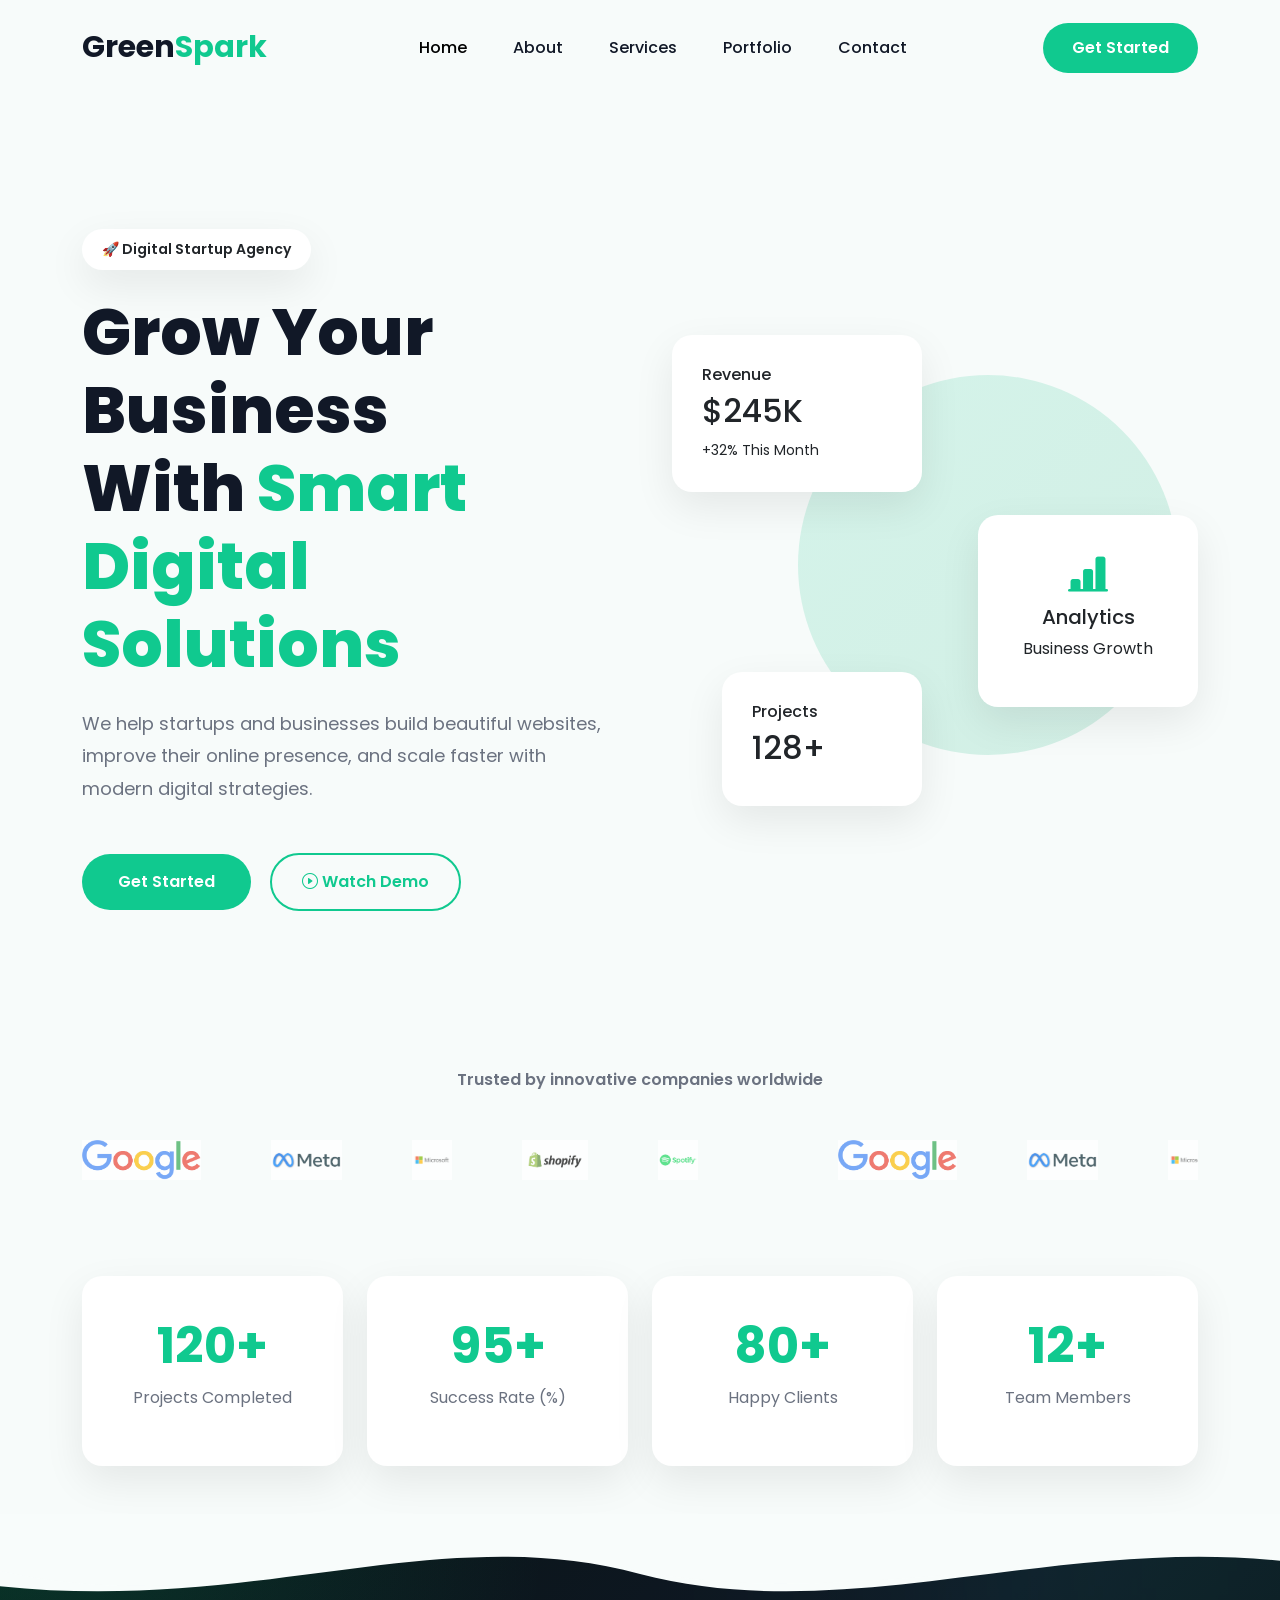
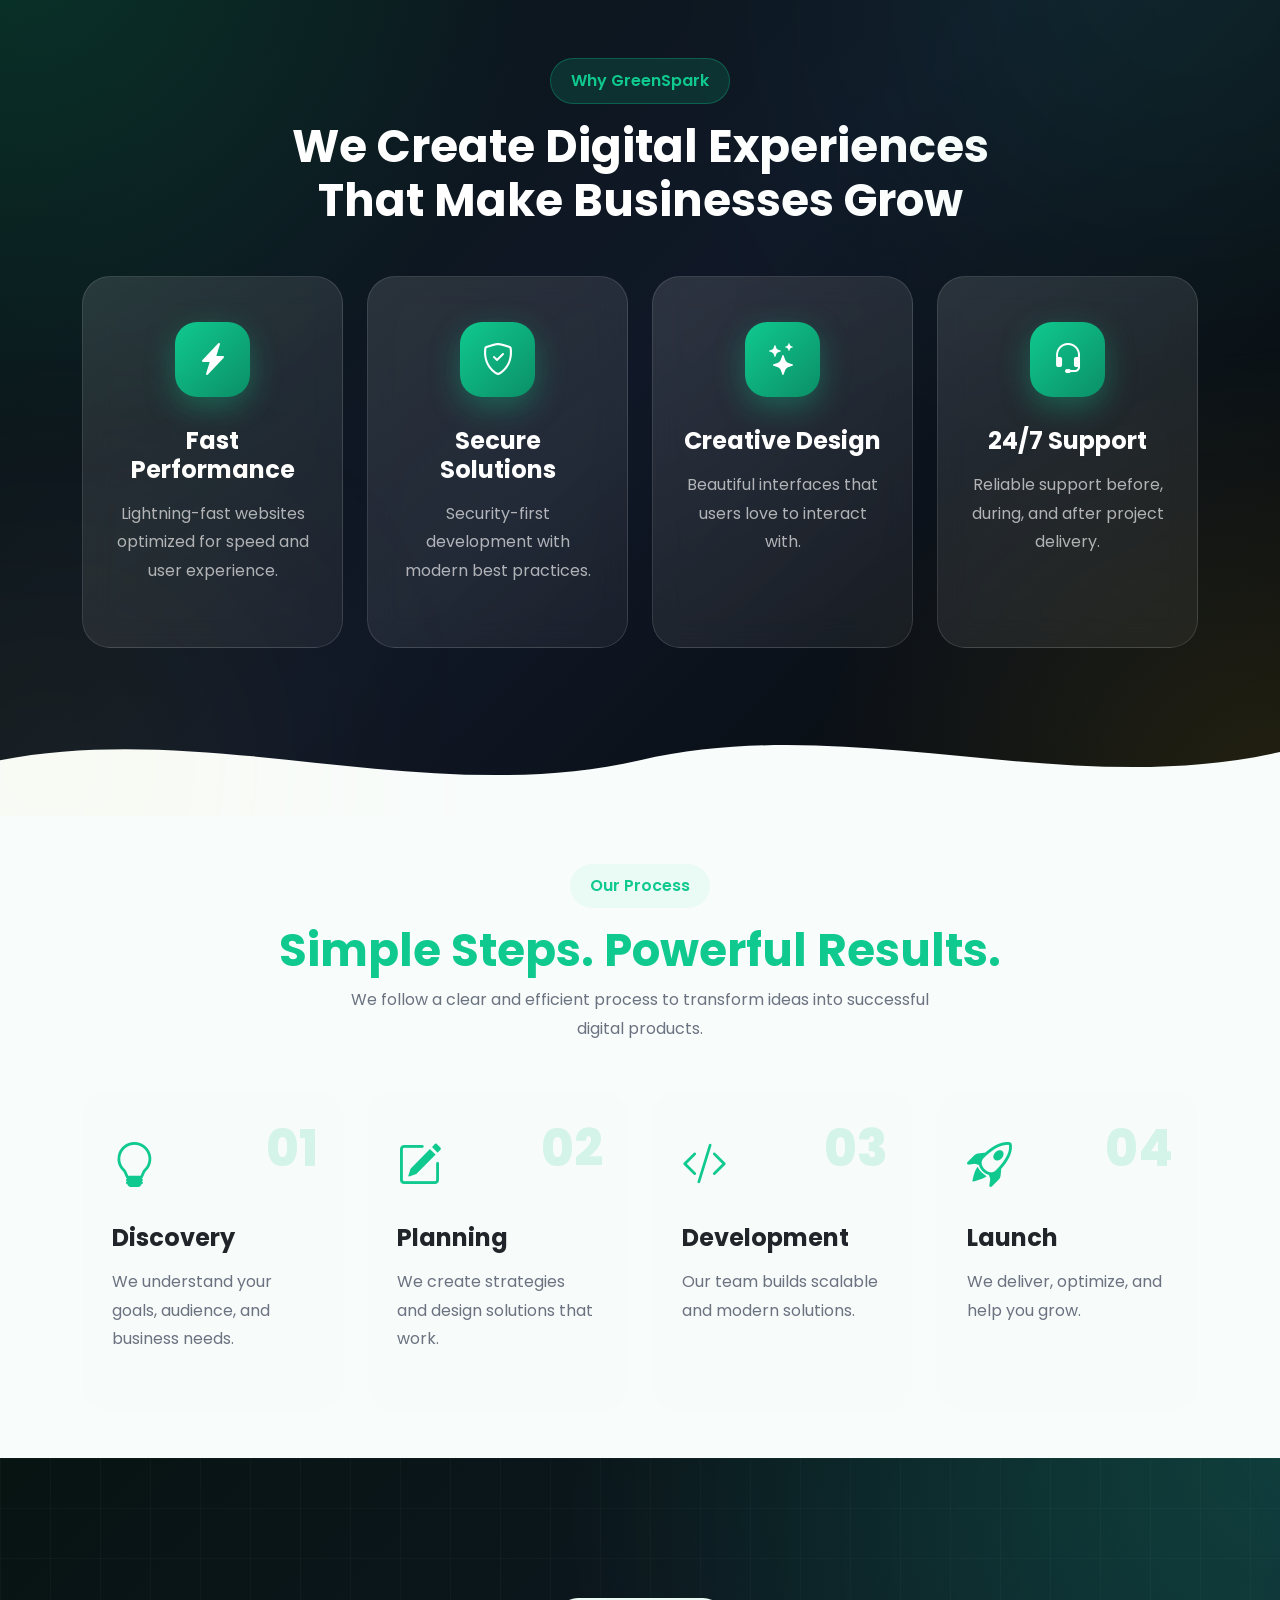
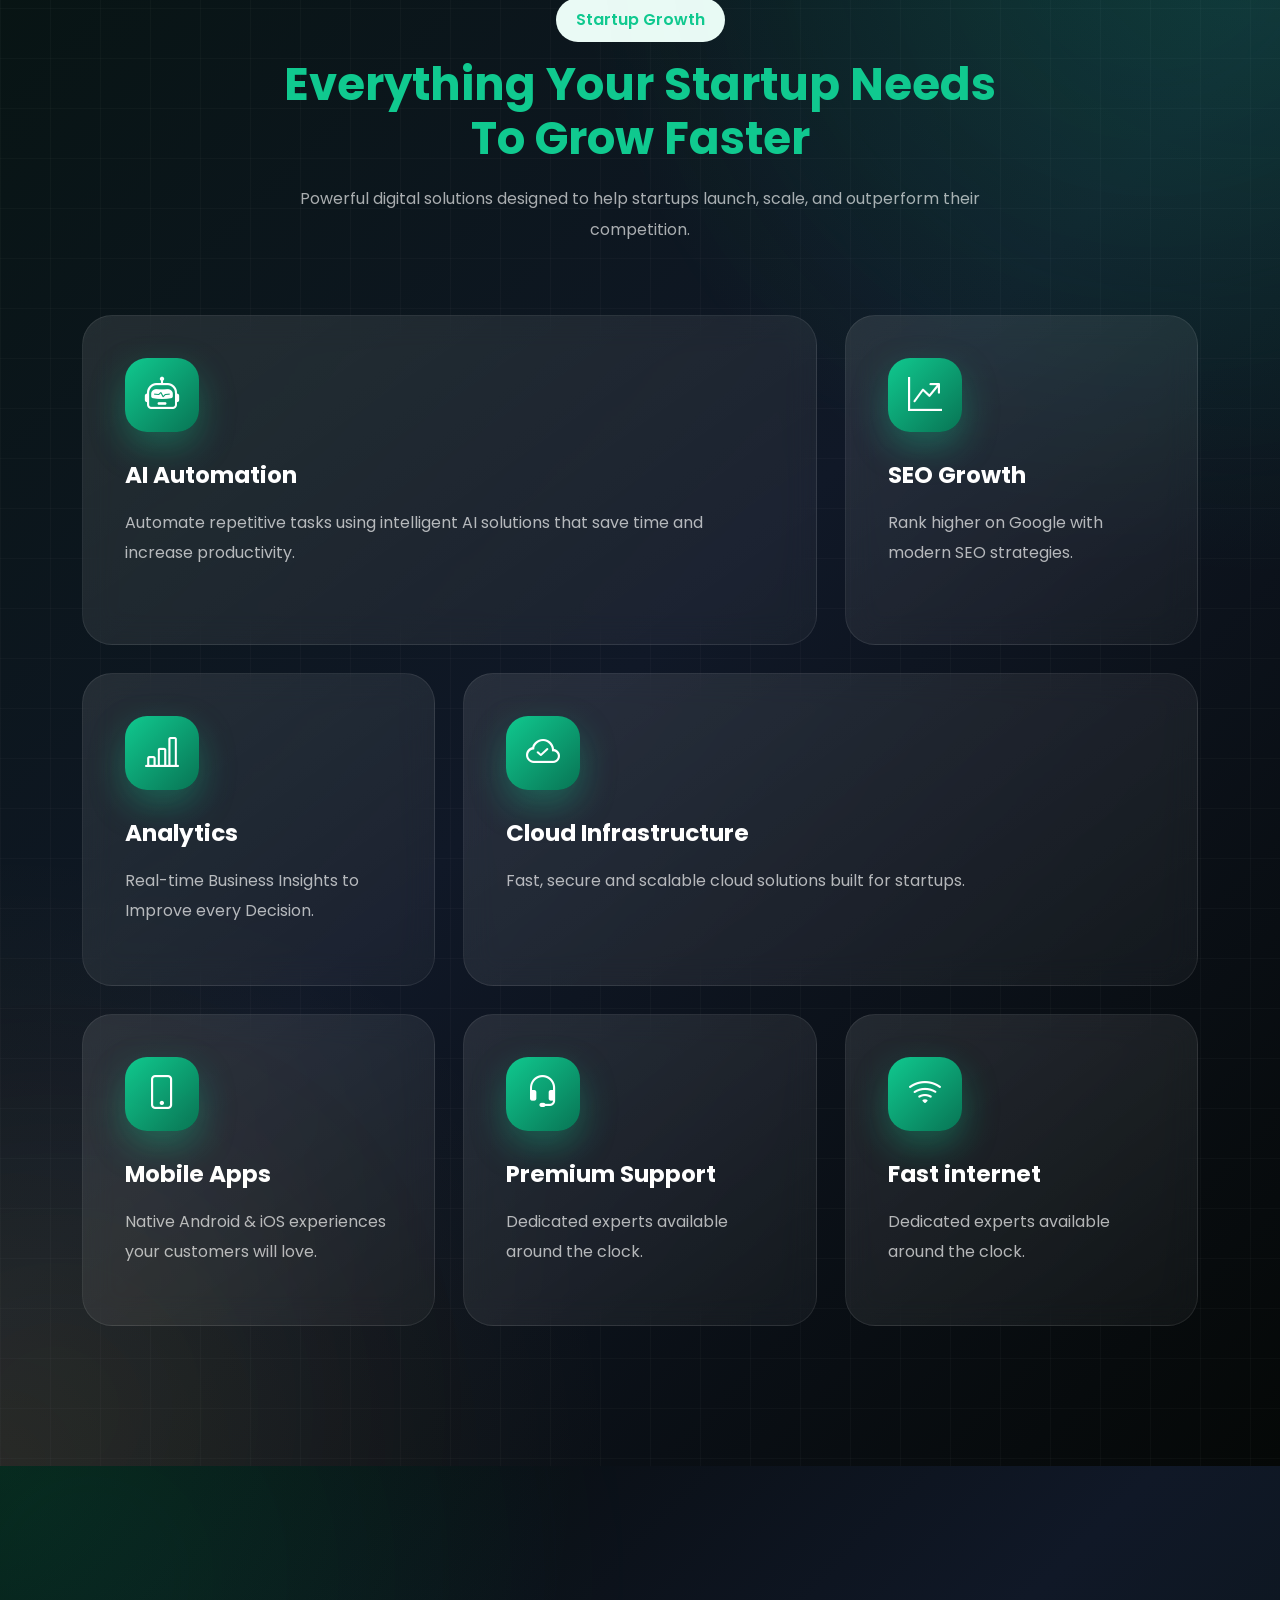
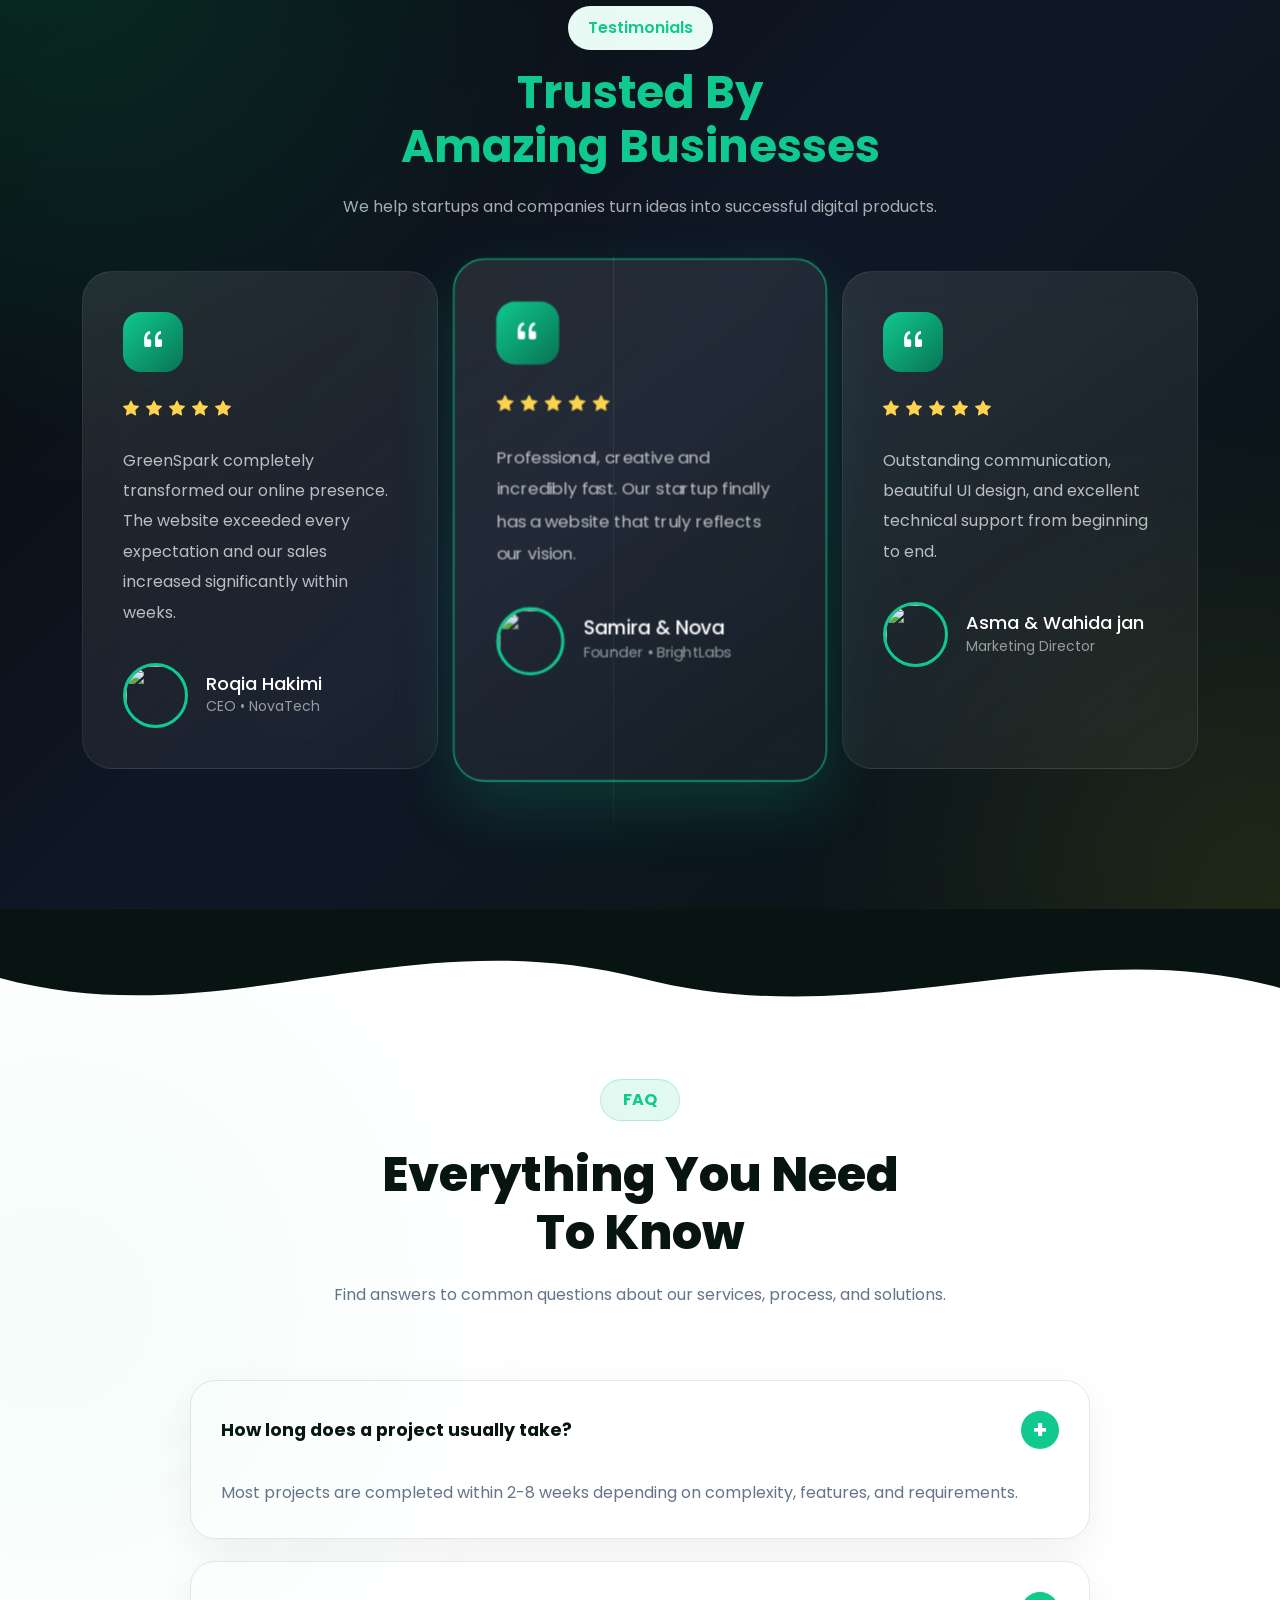
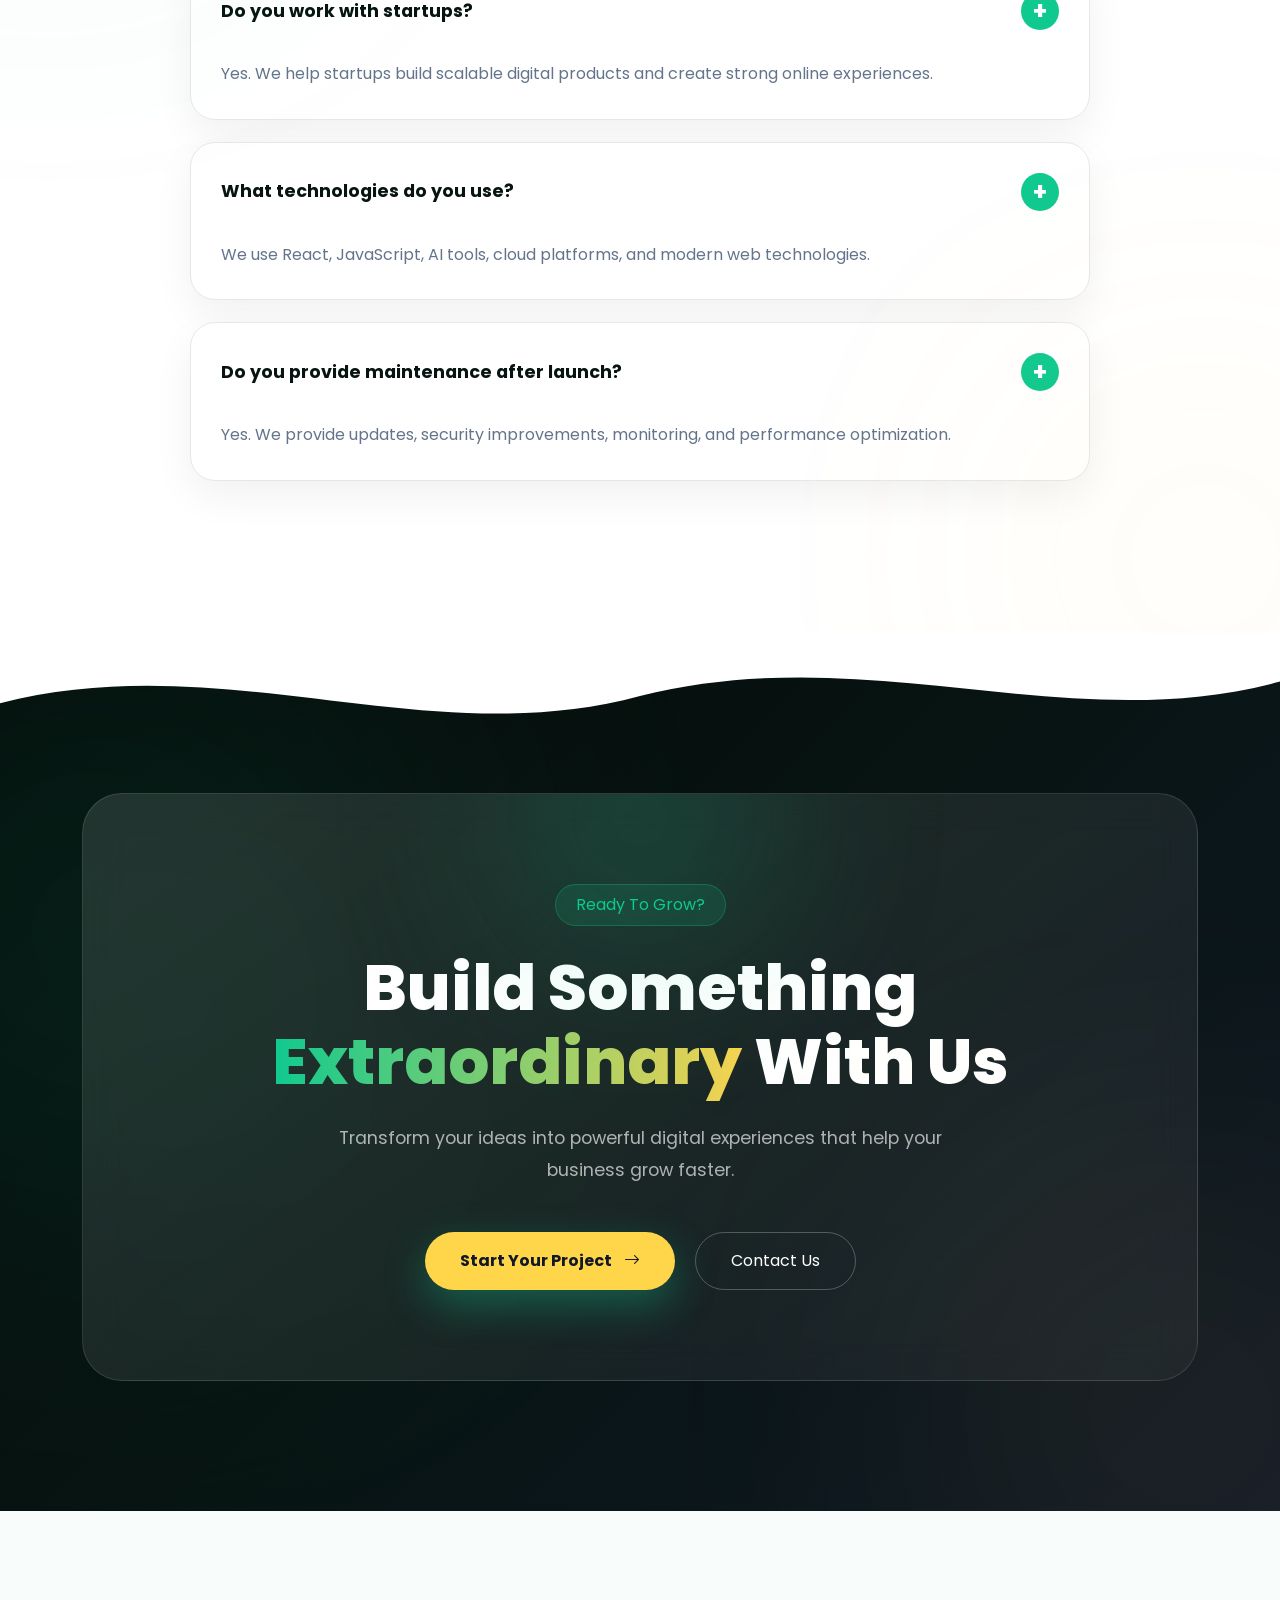
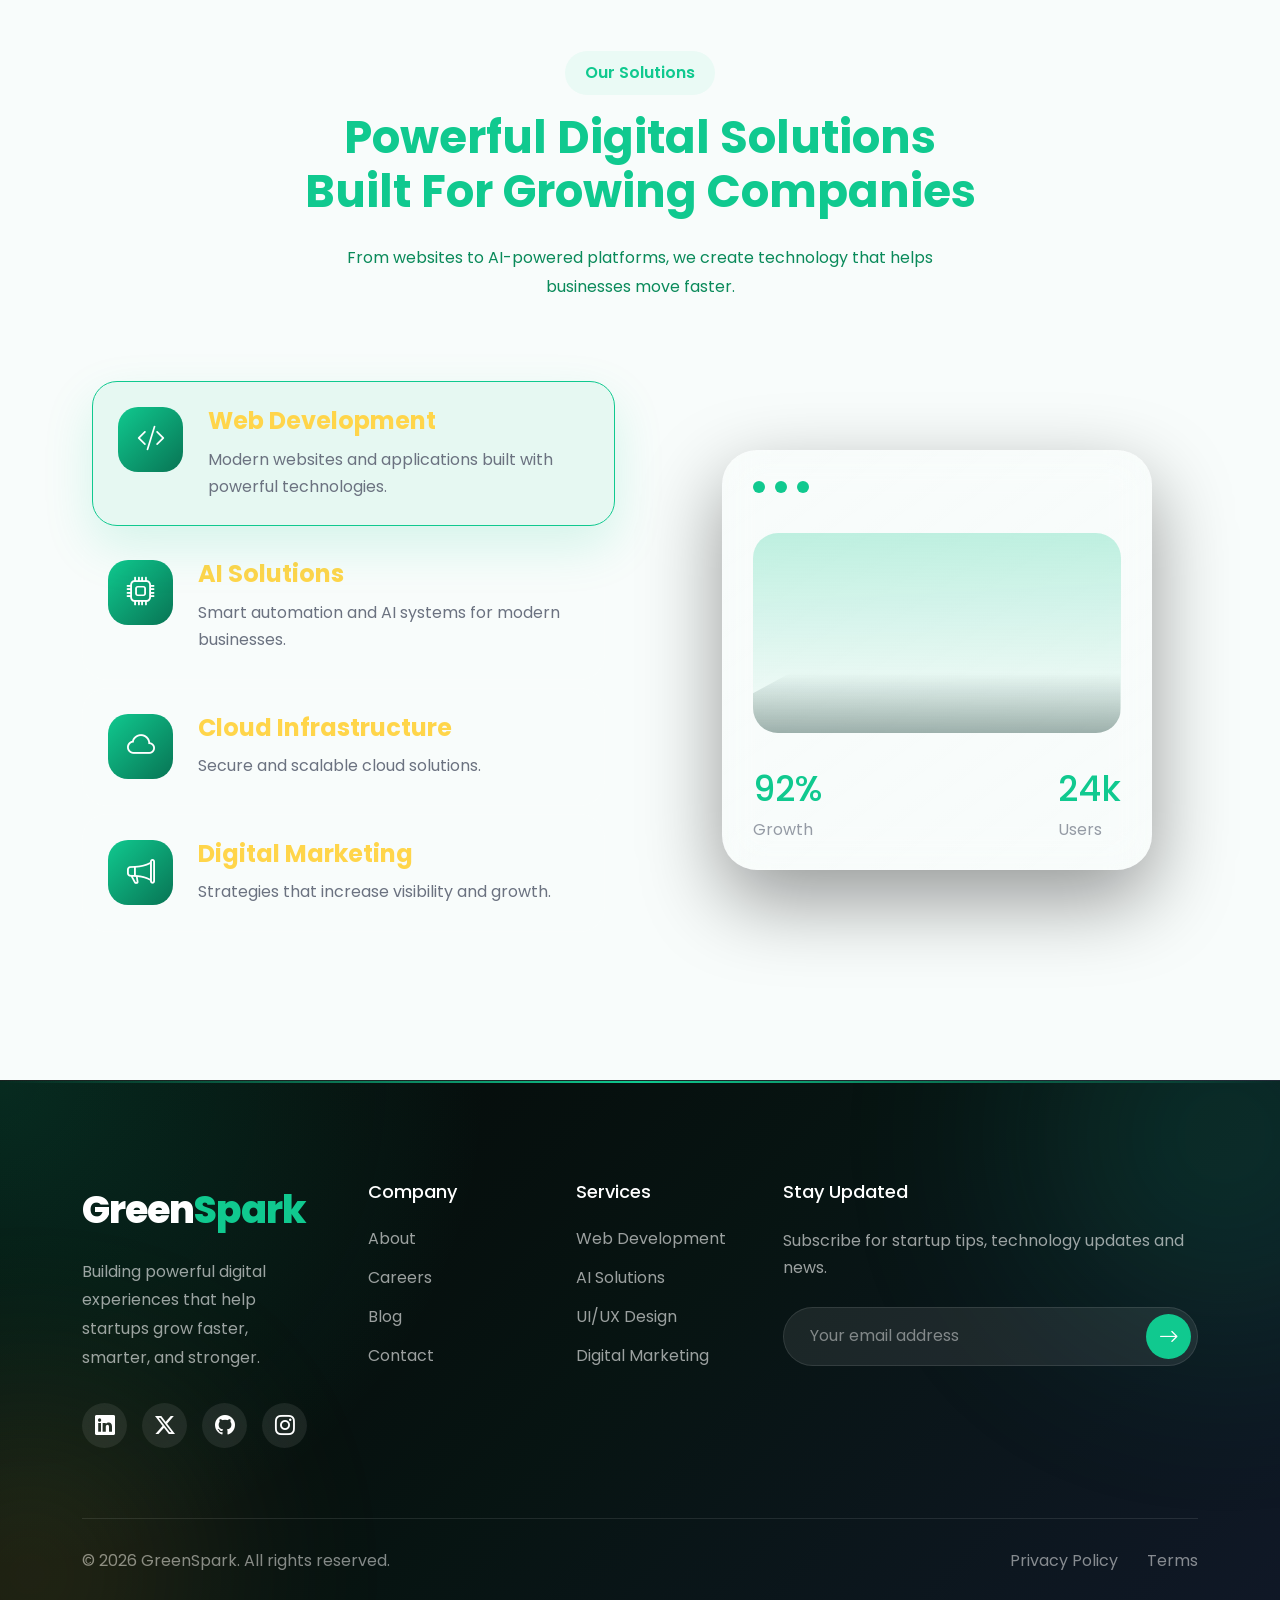
==== index.html @ e3f3ae09 "Create GreenSpark home page" ====
<!doctype html>
<html lang="en">
  <head>
    <meta charset="UTF-8" />
    <meta name="viewport" content="width=device-width, initial-scale=1.0" />
    <title>GreenSpark</title>

    <!-- Bootstrap CSS -->
    <link
      href="https://cdn.jsdelivr.net/npm/bootstrap@5.3.3/dist/css/bootstrap.min.css"
      rel="stylesheet"
    />

    <!-- Bootstrap Icons -->
    <link
      rel="stylesheet"
      href="https://cdn.jsdelivr.net/npm/bootstrap-icons@1.11.3/font/bootstrap-icons.min.css"
    />

    <!-- Google Font -->
    <link rel="preconnect" href="https://fonts.googleapis.com" />
    <link rel="preconnect" href="https://fonts.gstatic.com" crossorigin />

    <link
      href="https://fonts.googleapis.com/css2?family=Poppins:wght@300;400;500;600;700;800&display=swap"
      rel="stylesheet"
    />

    <!-- AOS -->
    <link href="https://unpkg.com/aos@2.3.4/dist/aos.css" rel="stylesheet" />

    <link rel="stylesheet" href="css/style.css" />
    <link rel="stylesheet" href="css/animations.css" />
    <link rel="stylesheet" href="css/responsive.css" />
  </head>
  <body>
    <!-- Navbar Start -->

    <nav class="navbar navbar-expand-lg fixed-top custom-navbar">
      <div class="container">
        <a class="navbar-brand fw-bold logo" href="#">
          Green<span>Spark</span>
        </a>

        <button
          class="navbar-toggler border-0 shadow-none"
          type="button"
          data-bs-toggle="collapse"
          data-bs-target="#navbar"
        >
          <i class="bi bi-list fs-2"></i>
        </button>

        <div class="collapse navbar-collapse" id="navbar">
          <ul class="navbar-nav mx-auto">
            <li class="nav-item">
              <a class="nav-link active" href="#">Home</a>
            </li>

            <li class="nav-item">
              <a class="nav-link" href="#">About</a>
            </li>

            <li class="nav-item">
              <a class="nav-link" href="#">Services</a>
            </li>

            <li class="nav-item">
              <a class="nav-link" href="#">Portfolio</a>
            </li>

            <li class="nav-item">
              <a class="nav-link" href="#">Contact</a>
            </li>
          </ul>

          <a href="#" class="btn btn-start"> Get Started </a>
        </div>
      </div>
    </nav>

    <!-- Hero -->

    <section class="hero">
      <div class="container">
        <div class="row align-items-center min-vh-100">
          <!-- LEFT -->

          <div class="col-lg-6">
            <span class="hero-tag"> 🚀 Digital Startup Agency </span>

            <h1 class="hero-title mt-4">
              Grow Your Business
              <br />

              With
              <span>Smart Digital Solutions</span>
            </h1>

            <p class="hero-text mt-4">
              We help startups and businesses build beautiful websites, improve
              their online presence, and scale faster with modern digital
              strategies.
            </p>

            <div class="hero-buttons mt-5">
              <a href="#" class="btn hero-btn"> Get Started </a>

              <a href="#" class="btn hero-outline">
                <i class="bi bi-play-circle"></i>

                Watch Demo
              </a>
            </div>
          </div>

          <!-- RIGHT -->

          <div class="col-lg-6">
            <div class="dashboard">
              <div class="card-one floating">
                <h6>Revenue</h6>

                <h2>$245K</h2>

                <small>+32% This Month</small>
              </div>

              <div class="card-two floating2">
                <i class="bi bi-bar-chart-line-fill"></i>

                <h5>Analytics</h5>

                <p>Business Growth</p>
              </div>

              <div class="card-three floating3">
                <h6>Projects</h6>

                <h2>128+</h2>
              </div>

              <div class="main-circle"></div>
            </div>
          </div>
        </div>
      </div>
    </section>

    <!----   end of Hero --- -->

    <!-- Trusted Companies -->

    <section class="companies py-5">
      <div class="container">
        <p class="text-center company-title mb-5">
          Trusted by innovative companies worldwide
        </p>

        <div class="company-wrapper">
          <div class="company-track">
            <img src="images/google.png" alt="" />
            <img src="images/Meta.png" alt="" />
            <img src="images/microsoft.png" alt="" />
            <img src="images/Shop.png" alt="" />
            <img src="images/spotify.png" alt="" />
            <img src="images/Slack.htm" alt="" />

            <!-- Duplicate for infinite animation -->

            <img src="images/google.png" alt="" />
            <img src="images/Meta.png" alt="" />
            <img src="images/microsoft.png" alt="" />
            <img src="images/Shop.png" alt="" />
            <img src="images/spotify.png" alt="" />
            <img src="images/Slack.htm" alt="" />
          </div>
        </div>
      </div>
    </section>

    <!-- Statistics -->

    <section class="stats py-5">
      <div class="container">
        <div class="row g-4">
          <div class="col-lg-3 col-md-6">
            <div class="stat-card">
              <h2 class="counter" data-target="120">0</h2>

              <p>Projects Completed</p>
            </div>
          </div>

          <div class="col-lg-3 col-md-6">
            <div class="stat-card">
              <h2 class="counter" data-target="95">0</h2>

              <p>Success Rate (%)</p>
            </div>
          </div>

          <div class="col-lg-3 col-md-6">
            <div class="stat-card">
              <h2 class="counter" data-target="80">0</h2>

              <p>Happy Clients</p>
            </div>
          </div>

          <div class="col-lg-3 col-md-6">
            <div class="stat-card">
              <h2 class="counter" data-target="12">0</h2>

              <p>Team Members</p>
            </div>
          </div>
        </div>
      </div>
    </section>

    <!--     Why Choose Us   -->
    <section class="why-us py-5 pt-5">
      <!-- Top Wave -->
      <div class="wave-top">
        <svg viewBox="0 0 1440 160" preserveAspectRatio="none">
          <path
            fill="#ffffff"
            d="M0,70
         C240,130 480,20 720,70
         C960,120 1200,30 1440,70
         L1440,0
         L0,0
         Z"
          ></path>
        </svg>
      </div>

      <div class="container pt-5">
        <div class="text-center mb-5 pt-5">
          <span class="section-tag"> Why GreenSpark </span>

          <h2 class="section-title mt-3">
            We Create Digital Experiences
            <br />
            That Make Businesses Grow
          </h2>
        </div>

        <div class="row g-4 Butt-Wave">
          <div class="col-lg-3 col-md-6">
            <div class="why-card">
              <div class="icon-box">
                <i class="bi bi-lightning-charge-fill"></i>
              </div>

              <h4>Fast Performance</h4>

              <p>
                Lightning-fast websites optimized for speed and user experience.
              </p>
            </div>
          </div>

          <div class="col-lg-3 col-md-6">
            <div class="why-card">
              <div class="icon-box">
                <i class="bi bi-shield-check"></i>
              </div>

              <h4>Secure Solutions</h4>

              <p>Security-first development with modern best practices.</p>
            </div>
          </div>

          <div class="col-lg-3 col-md-6">
            <div class="why-card">
              <div class="icon-box">
                <i class="bi bi-stars"></i>
              </div>

              <h4>Creative Design</h4>

              <p>Beautiful interfaces that users love to interact with.</p>
            </div>
          </div>

          <div class="col-lg-3 col-md-6">
            <div class="why-card">
              <div class="icon-box">
                <i class="bi bi-headset"></i>
              </div>

              <h4>24/7 Support</h4>

              <p>
                Reliable support before, during, and after project delivery.
              </p>
            </div>
          </div>
        </div>
      </div>
      <!-- Bottom Wave -->
      <div class="wave-bottom">
        <svg viewBox="0 0 1440 160" preserveAspectRatio="none">
          <path
            fill="#ffffff"
            d="M0,90
         C240,40 480,150 720,90
         C960,30 1200,140 1440,80
         L1440,160
         L0,160
         Z"
          ></path>
        </svg>
      </div>
    </section>

    <!--   Process Section -->

    <section class="process-section py-5">
      <div class="container">
        <div class="text-center mb-5">
          <span class="section-tag"> Our Process </span>

          <h2 class="section-title mt-3">Simple Steps. Powerful Results.</h2>

          <p class="section-description">
            We follow a clear and efficient process to transform ideas into
            successful digital products.
          </p>
        </div>

        <div class="row g-4">
          <div class="col-lg-3 col-md-6">
            <div class="process-card">
              <div class="process-number">01</div>

              <i class="bi bi-lightbulb"></i>

              <h4>Discovery</h4>

              <p>We understand your goals, audience, and business needs.</p>
            </div>
          </div>

          <div class="col-lg-3 col-md-6">
            <div class="process-card">
              <div class="process-number">02</div>

              <i class="bi bi-pencil-square"></i>

              <h4>Planning</h4>

              <p>We create strategies and design solutions that work.</p>
            </div>
          </div>

          <div class="col-lg-3 col-md-6">
            <div class="process-card">
              <div class="process-number">03</div>

              <i class="bi bi-code-slash"></i>

              <h4>Development</h4>

              <p>Our team builds scalable and modern solutions.</p>
            </div>
          </div>

          <div class="col-lg-3 col-md-6">
            <div class="process-card">
              <div class="process-number">04</div>

              <i class="bi bi-rocket-takeoff"></i>

              <h4>Launch</h4>

              <p>We deliver, optimize, and help you grow.</p>
            </div>
          </div>
        </div>
      </div>
    </section>

    <!--    Startup Growth Features    -->

    <section class="growth-section">
      <div class="container">
        <div class="section-heading text-center">
          <span class="section-tag"> Startup Growth </span>

          <h2 class="section-title mt-3">
            Everything Your Startup Needs
            <br />
            To Grow Faster
          </h2>

          <p class="section-subtitle">
            Powerful digital solutions designed to help startups launch, scale,
            and outperform their competition.
          </p>
        </div>

        <div class="growth-grid">
          <!-- Card 1 -->

          <div class="growth-card large">
            <div class="card-icon">
              <i class="bi bi-robot"></i>
            </div>

            <h3>AI Automation</h3>

            <p>
              Automate repetitive tasks using intelligent AI solutions that save
              time and increase productivity.
            </p>
          </div>

          <!-- Card 2 -->

          <div class="growth-card">
            <div class="card-icon">
              <i class="bi bi-graph-up-arrow"></i>
            </div>

            <h3>SEO Growth</h3>

            <p>Rank higher on Google with modern SEO strategies.</p>
          </div>

          <!-- Card 3 -->

          <div class="growth-card">
            <div class="card-icon">
              <i class="bi bi-bar-chart-line"></i>
            </div>

            <h3>Analytics</h3>

            <p>Real-time Business Insights to Improve every Decision.</p>
          </div>

          <!-- Card 4 -->

          <div class="growth-card wide">
            <div class="card-icon">
              <i class="bi bi-cloud-check"></i>
            </div>

            <h3>Cloud Infrastructure</h3>

            <p>Fast, secure and scalable cloud solutions built for startups.</p>
          </div>

          <!-- Card 5 -->

          <div class="growth-card">
            <div class="card-icon">
              <i class="bi bi-phone"></i>
            </div>

            <h3>Mobile Apps</h3>

            <p>Native Android & iOS experiences your customers will love.</p>
          </div>

          <!-- Card 6 -->

          <div class="growth-card">
            <div class="card-icon">
              <i class="bi bi-headset"></i>
            </div>

            <h3>Premium Support</h3>

            <p>Dedicated experts available around the clock.</p>
          </div>
          <div class="growth-card">
            <div class="card-icon">
              <i class="bi bi-wifi"></i>
            </div>

            <h3>Fast internet</h3>

            <p>Dedicated experts available around the clock.</p>
          </div>
        </div>
      </div>
    </section>

    <!-- Testimonials ----->

    <section class="testimonials-section">
      <div class="container">
        <div class="text-center mb-5">
          <span class="section-tag"> Testimonials </span>

          <h2 class="section-title mt-3">
            Trusted By
            <br />
            Amazing Businesses
          </h2>

          <p class="section-subtitle">
            We help startups and companies turn ideas into successful digital
            products.
          </p>
        </div>

        <div class="row g-4">
          <!-- Card 1 -->

          <div class="col-lg-4">
            <div class="testimonial-card">
              <div class="quote-icon">
                <i class="bi bi-quote"></i>
              </div>

              <div class="stars">
                <i class="bi bi-star-fill"></i>
                <i class="bi bi-star-fill"></i>
                <i class="bi bi-star-fill"></i>
                <i class="bi bi-star-fill"></i>
                <i class="bi bi-star-fill"></i>
              </div>

              <p class="testimonial-text">
                GreenSpark completely transformed our online presence. The
                website exceeded every expectation and our sales increased
                significantly within weeks.
              </p>

              <div class="client">
                <img src="https://i.pravatar.cc/150?img=32" alt="" />

                <div>
                  <h5>Roqia Hakimi</h5>

                  <span>CEO • NovaTech</span>
                </div>
              </div>
            </div>
          </div>

          <!-- Card 2 -->

          <div class="col-lg-4">
            <div class="testimonial-card featured">
              <div class="quote-icon">
                <i class="bi bi-quote"></i>
              </div>

              <div class="stars">
                <i class="bi bi-star-fill"></i>
                <i class="bi bi-star-fill"></i>
                <i class="bi bi-star-fill"></i>
                <i class="bi bi-star-fill"></i>
                <i class="bi bi-star-fill"></i>
              </div>

              <p class="testimonial-text">
                Professional, creative and incredibly fast. Our startup finally
                has a website that truly reflects our vision.
              </p>

              <div class="client">
                <img src="https://i.pravatar.cc/150?img=45" alt="" />

                <div>
                  <h5>Samira & Nova</h5>

                  <span>Founder • BrightLabs</span>
                </div>
              </div>
            </div>
          </div>

          <!-- Card 3 -->

          <div class="col-lg-4">
            <div class="testimonial-card">
              <div class="quote-icon">
                <i class="bi bi-quote"></i>
              </div>

              <div class="stars">
                <i class="bi bi-star-fill"></i>
                <i class="bi bi-star-fill"></i>
                <i class="bi bi-star-fill"></i>
                <i class="bi bi-star-fill"></i>
                <i class="bi bi-star-fill"></i>
              </div>

              <p class="testimonial-text">
                Outstanding communication, beautiful UI design, and excellent
                technical support from beginning to end.
              </p>

              <div class="client">
                <img src="https://i.pravatar.cc/150?img=12" alt="" />

                <div>
                  <h5>Asma & Wahida jan</h5>

                  <span>Marketing Director</span>
                </div>
              </div>
            </div>
          </div>
        </div>
      </div>
    </section>

    <!-- FAQ SECTION     -->

    <section class="faq-section">
      <!-- Top Wave -->

      <div class="faq-wave">
        <svg viewBox="0 0 1440 120" preserveAspectRatio="none">
          <path
            d="
            M0,70
            C250,130 450,10 720,70
            C980,130 1200,20 1440,80
            V0
            H0
            Z"
          ></path>
        </svg>
      </div>

      <div class="container">
        <div class="faq-header text-center">
          <span class="faq-tag"> FAQ </span>

          <h2>
            Everything You Need
            <br />
            To Know
          </h2>

          <p>
            Find answers to common questions about our services, process, and
            solutions.
          </p>
        </div>

        <div class="faq-wrapper">
          <div class="faq-item">
            <button class="faq-question">
              How long does a project usually take?

              <span> + </span>
            </button>

            <div class="faq-answer">
              <p>
                Most projects are completed within 2-8 weeks depending on
                complexity, features, and requirements.
              </p>
            </div>
          </div>

          <div class="faq-item">
            <button class="faq-question">
              Do you work with startups?

              <span> + </span>
            </button>

            <div class="faq-answer">
              <p>
                Yes. We help startups build scalable digital products and create
                strong online experiences.
              </p>
            </div>
          </div>

          <div class="faq-item">
            <button class="faq-question">
              What technologies do you use?

              <span> + </span>
            </button>

            <div class="faq-answer">
              <p>
                We use React, JavaScript, AI tools, cloud platforms, and modern
                web technologies.
              </p>
            </div>
          </div>

          <div class="faq-item">
            <button class="faq-question">
              Do you provide maintenance after launch?

              <span> + </span>
            </button>

            <div class="faq-answer">
              <p>
                Yes. We provide updates, security improvements, monitoring, and
                performance optimization.
              </p>
            </div>
          </div>
        </div>
      </div>
    </section>

    <!--   Call To Action    -->

    <section class="cta-section">
      <!-- Top Wave -->

      <div class="cta-wave">
        <svg viewBox="0 0 1440 180" preserveAspectRatio="none">
          <path
            d="
            M0,100
            C250,20 480,170 720,90
            C980,10 1200,150 1440,70
            V0
            H0
            Z"
          ></path>
        </svg>
      </div>

      <div class="container">
        <div class="cta-box">
          <div class="cta-glow"></div>

          <span class="cta-tag"> Ready To Grow? </span>

          <h2>
            Build Something
            <br />

            <span> Extraordinary </span>

            With Us
          </h2>

          <p>
            Transform your ideas into powerful digital experiences that help
            your business grow faster.
          </p>

          <div class="cta-buttons">
            <a href="#" class="cta-btn">
              Start Your Project

              <i class="bi bi-arrow-right"></i>
            </a>

            <a href="#" class="cta-outline"> Contact Us </a>
          </div>
        </div>
      </div>
    </section>

    <!-- Solutions Section    -->

    <section class="solutions-section">
      <div class="container">
        <div class="solutions-heading text-center">
          <span class="section-tag"> Our Solutions </span>

          <h2 class="section-title mt-3">
            Powerful Digital Solutions
            <br />
            Built For Growing Companies
          </h2>

          <p>
            From websites to AI-powered platforms, we create technology that
            helps businesses move faster.
          </p>
        </div>

        <div class="solutions-wrapper">
          <!-- LEFT SIDE -->

          <div class="solutions-list">
            <div class="solution-item active mb-2">
              <div class="solution-icon">
                <i class="bi bi-code-slash"></i>
              </div>

              <div>
                <h4>Web Development</h4>

                <p>
                  Modern websites and applications built with powerful
                  technologies.
                </p>
              </div>
            </div>

            <div class="solution-item mb-2">
              <div class="solution-icon">
                <i class="bi bi-cpu"></i>
              </div>

              <div>
                <h4>AI Solutions</h4>

                <p>Smart automation and AI systems for modern businesses.</p>
              </div>
            </div>

            <div class="solution-item mb-2">
              <div class="solution-icon">
                <i class="bi bi-cloud"></i>
              </div>

              <div>
                <h4>Cloud Infrastructure</h4>

                <p>Secure and scalable cloud solutions.</p>
              </div>
            </div>

            <div class="solution-item mb-2">
              <div class="solution-icon">
                <i class="bi bi-megaphone"></i>
              </div>

              <div>
                <h4>Digital Marketing</h4>

                <p>Strategies that increase visibility and growth.</p>
              </div>
            </div>
          </div>

          <!-- RIGHT SIDE -->

          <div class="solution-preview">
            <div class="dashboard-card">
              <div class="dashboard-header">
                <span></span>
                <span></span>
                <span></span>
              </div>

              <div class="chart-box">
                <div class="chart-line"></div>
              </div>

              <div class="stats-box">
                <div>
                  <h3>92%</h3>

                  <p>Growth</p>
                </div>

                <div>
                  <h3>24k</h3>

                  <p>Users</p>
                </div>
              </div>
            </div>
          </div>
        </div>
      </div>
    </section>

    <!-- Footer Section   -->

    <footer class="footer">
      <!-- Decorative Glow -->

      <div class="footer-glow footer-glow-one"></div>
      <div class="footer-glow footer-glow-two"></div>

      <div class="container">
        <div class="footer-main">
          <!-- Brand -->

          <div class="footer-brand">
            <a href="#" class="footer-logo"> Green<span>Spark</span> </a>

            <p>
              Building powerful digital experiences that help startups grow
              faster, smarter, and stronger.
            </p>

            <div class="footer-socials">
              <a href="#">
                <i class="bi bi-linkedin"></i>
              </a>

              <a href="#">
                <i class="bi bi-twitter-x"></i>
              </a>

              <a href="#">
                <i class="bi bi-github"></i>
              </a>

              <a href="#">
                <i class="bi bi-instagram"></i>
              </a>
            </div>
          </div>

          <!-- Company -->

          <div class="footer-column">
            <h4>Company</h4>

            <a href="#"> About </a>

            <a href="#"> Careers </a>

            <a href="#"> Blog </a>

            <a href="#"> Contact </a>
          </div>

          <!-- Services -->

          <div class="footer-column">
            <h4>Services</h4>

            <a href="#"> Web Development </a>

            <a href="#"> AI Solutions </a>

            <a href="#"> UI/UX Design </a>

            <a href="#"> Digital Marketing </a>
          </div>

          <!-- Newsletter -->

          <div class="footer-newsletter">
            <h4>Stay Updated</h4>

            <p>Subscribe for startup tips, technology updates and news.</p>

            <div class="newsletter-box">
              <input type="email" placeholder="Your email address" />

              <button>
                <i class="bi bi-arrow-right"></i>
              </button>
            </div>
          </div>
        </div>

        <!-- Bottom -->

        <div class="footer-bottom">
          <p>© 2026 GreenSpark. All rights reserved.</p>

          <div>
            <a href="#"> Privacy Policy </a>

            <a href="#"> Terms </a>
          </div>
        </div>
      </div>
    </footer>

    <script src="https://cdn.jsdelivr.net/npm/bootstrap@5.3.3/dist/js/bootstrap.bundle.min.js"></script>

    <script src="https://unpkg.com/aos@2.3.4/dist/aos.js"></script>

    <script src="js/main.js"></script>
  </body>
</html>
---- css/style.css ----
:root{

--primary:#0DBA7B;
--primary-dark:#0A8A5A;
--secondary:#FFD54A;

--dark:#101918;

--dark-2:#1F2937;

--light:#F8FCFB;

--white:#FFFFFF;

--text:#6B7280;

--border:#E5E7EB;

--shadow:0 15px 40px rgba(0,0,0,.08);

--radius:20px;

--transition:.35s ease;
--color: rgb(246, 251, 250)


}


*{
margin:0;
padding:0;
box-sizing:border-box;
font-family:'Poppins',sans-serif;
}

:root{

--green:#10C98F;
--yellow:#FFD34E;
--dark:#111827;
--gray:#6B7280;
--light:#F7FBFA;
--white:#fff;
--shadow:0 15px 40px rgba(0,0,0,.08);

}

body{

background:var(--light);

overflow-x:hidden;

}

.custom-navbar{

padding:20px 0;

transition:.4s;

}

.nav-scroll{

background:white;

box-shadow:var(--shadow);

padding:15px 0;

}

.logo{

font-size:30px;

color:var(--dark);

}

.logo span{

color:var(--green);

}

.nav-link{

margin:0 15px;

font-weight:500;

color:var(--dark);

transition:.3s;

}

.nav-link:hover{

color:var(--green);

}

.btn-start{

background:var(--green);

color:white;

padding:12px 28px;

border-radius:50px;

font-weight:600;

}

.btn-start:hover{

background:#0da776;

color:white;

transform:translateY(-3px);

}

.hero{

position:relative;

padding-top:120px;

}

.hero-tag{

display:inline-block;

padding:10px 20px;

background:white;

border-radius:50px;

box-shadow:var(--shadow);

font-size:14px;

font-weight:600;

}

.hero-title{

font-size:65px;

font-weight:800;

line-height:1.2;

color:var(--dark);

}

.hero-title span{

color:var(--green);

}

.hero-text{

font-size:18px;

color:var(--gray);

max-width:520px;

line-height:1.8;

}

.hero-btn{

background:var(--green);

color:white;

padding:15px 35px;

border-radius:50px;

font-weight:600;

margin-right:15px;

}

.hero-btn:hover{

background:#0da776;

color:white;

transform:translateY(-4px);

}

.hero-outline{

border:2px solid var(--green);

padding:15px 30px;

border-radius:50px;

color:var(--green);

font-weight:600;

}

.hero-outline:hover{

background:var(--green);

color:white;

}

.dashboard{

height: 551px;

position:relative;

}

.main-circle{

width:380px;

height:380px;

background:linear-gradient(135deg,#10C98F,#00A86B);

border-radius:50%;

position:absolute;

right:20px;

top:80px;

opacity:.15;
z-index: -1;

}

.card-one{

position:absolute;

top:40px;

left:20px;

background:white;

padding:30px;

border-radius:20px;

box-shadow:var(--shadow);

width:250px;

}

.card-two{

position:absolute;

right:0;

top:220px;

background:white;

padding:30px;

width:220px;

border-radius:20px;

box-shadow:var(--shadow);

text-align:center;

}

.card-three{

position:absolute;

bottom:40px;

left:70px;

background:white;

padding:30px;

border-radius:20px;

width:200px;

box-shadow:var(--shadow);

}

.card-two i{

font-size:40px;

color:var(--green);

margin-bottom:15px;

}

/* ----------   animations  -------- */


.floating{
animation:float1 4s ease-in-out infinite;
}

.floating2{
animation:float2 5s ease-in-out infinite;
}

.floating3{
animation:float3 6s ease-in-out infinite;
}

@keyframes float1{
0%,100%{transform:translateY(0);}
50%{transform:translateY(-20px);}
}

@keyframes float2{
0%,100%{transform:translateY(0);}
50%{transform:translateY(20px);}
}

@keyframes float3{
0%,100%{transform:translateY(0);}
50%{transform:translateY(-15px);}
}


/* ---   Companies  --- */

.company-title{
font-weight:600;
color:var(--gray);
}

.company-wrapper{
overflow:hidden;
}

.company-track{
display:flex;
gap:70px;
animation:scrollLogo 20s linear infinite;
}

.company-track img{
height:40px;
opacity:.7;
transition:.3s;
}

.company-track img:hover{
opacity:1;
transform:scale(1.1);
}

@keyframes scrollLogo{
0%{
transform:translateX(0);
}
100%{
transform:translateX(-50%);
}
}

/* ----   Stats  ---- */

.stats{
padding:80px 0;
}

.stat-card{

background:white;

padding:40px;

text-align:center;

border-radius:20px;

box-shadow:var(--shadow);

transition:.4s;

}

.stat-card:hover{

transform:translateY(-10px);

}

.stat-card h2{

font-size:50px;

color:var(--green);

font-weight:700;

}

.stat-card p{

margin-top:10px;

color:var(--gray);

}

/*  ----  Section Title  ---- */

.section-tag{

display:inline-block;

padding:10px 20px;

background:#eafaf5;

color:var(--green);

border-radius:50px;

font-weight:600;

}

.section-title{

font-size:45px;

font-weight:700;

color:var(--green);

}


/*  --- Why Choose Us -----*/

.why-us{


padding:160px 0;

background:
radial-gradient(circle at top left, rgba(16,201,143,.18), transparent 35%),
radial-gradient(circle at bottom right, rgba(255,213,78,.12), transparent 30%),
linear-gradient(135deg,#071412,#101827,#050807);

position:relative;

overflow:hidden;

}


/* Background glowing circles */

.why-us::before{

content:"";

position:absolute;

width:400px;
height:400px;

background:#10C98F;

filter:blur(150px);

opacity:.15;

top:-150px;
right:-100px;

}


.why-us::after{

content:"";

position:absolute;

width:300px;
height:300px;

background:#FFD34E;

filter:blur(140px);

opacity:.1;

bottom:-100px;
left:-100px;

}



.why-us .section-tag{

background:rgba(16,201,143,.15);

color:#10C98F;

border:1px solid rgba(16,201,143,.3);

}



.why-us .section-title{

color:white;

}



/* Cards */


.why-card{

background:

linear-gradient(
145deg,
rgba(255,255,255,.12),
rgba(255,255,255,.05)
);


border:1px solid rgba(255,255,255,.12);


backdrop-filter:blur(15px);


padding:45px 30px;


border-radius:28px;


text-align:center;


transition:.5s;


height:100%;


position:relative;


overflow:hidden;


}



/* Card glow hover */


.why-card::before{

content:"";

position:absolute;

width:120px;
height:120px;

background:#10C98F;

filter:blur(70px);

opacity:0;

transition:.5s;

top:-50px;
right:-50px;

}



.why-card:hover::before{

opacity:.5;

}



.why-card:hover{

transform:translateY(-15px);

border-color:#10C98F;

box-shadow:

0 25px 60px rgba(16,201,143,.25);

}





.icon-box{

width:75px;

height:75px;

margin:auto;


border-radius:22px;


background:

linear-gradient(
135deg,
#10C98F,
#0b8f67
);


display:flex;

justify-content:center;

align-items:center;


margin-bottom:30px;


box-shadow:

0 10px 30px rgba(16, 201, 143, 0.349);


}



.icon-box i{

color:white;

font-size:32px;

}



.why-card h4{

color:white;

font-weight:700;

margin-bottom:15px;

}



.why-card p{

color:rgba(255,255,255,.65);

line-height:1.8;

}


/*  ----  SVG WAVES   ---- */


.wave{

position:absolute;

left:0;

width:100%;

overflow:hidden;

line-height:0;

z-index:2;

}



.wave svg{

position:relative;

display:block;

width:calc(100% + 1.3px);

height:160px;

}



.wave path{

fill:#F7FBFA;

}



.wave-top,
.wave-bottom{
    position:absolute;
    left:0;
    width:100%;
    line-height:0;
    overflow:hidden;
}

.wave-top{
    top:-1px;
}

.wave-bottom{
    bottom:-1px;
}

.wave-top svg,
.wave-bottom svg{
    display:block;
    width:100%;
    height:130px;
}

.wave-top path,
.wave-bottom path{
    fill:#F8FCFB;
}

/* top wave */

.wave-top{
    position:absolute;
    top:0;
    left:0;
    width:100%;
    height:120px;
    background:#F8FCFB;

    mask:url("data:image/svg+xml,%3Csvg xmlns='http://www.w3.org/2000/svg' viewBox='0 0 1440 120'%3E%3Cpath d='M0,60 C300,120 500,0 720,60 C950,120 1180,0 1440,60 L1440,0 L0,0 Z' fill='black'/%3E%3C/svg%3E")
    center/cover no-repeat;
}


.Butt-Wave{
    padding-bottom: 120px;
}


/* ----  Process Section  ---- */


.process-section{

padding:100px 0;

background: #F8FCFB;

}


.section-description{

max-width:600px;

margin:auto;

color:var(--gray);

line-height:1.8;

}



.process-card{


background:var(--light);

padding:40px 30px;

border-radius:25px;

height:100%;

position:relative;

overflow:hidden;

transition:.4s;

}


.process-card:hover{

transform:translateY(-12px);

background:white;

box-shadow:var(--shadow);

}



.process-number{


position:absolute;

right:25px;

top:20px;

font-size:50px;

font-weight:800;

color:rgba(16,201,143,.15);


}



.process-card i{


font-size:45px;

color:var(--green);

margin-bottom:25px;

display:block;


}



.process-card h4{


font-weight:700;

margin-bottom:15px;


}



.process-card p{


color:var(--gray);

line-height:1.8;


}

.process-card{

animation:fadeUp .8s ease forwards;

}


@keyframes fadeUp{


from{

opacity:0;

transform:translateY(40px);

}


to{

opacity:1;

transform:translateY(0);

}


}

/* --  Startup Growth Features   ---- */

.growth-section{

    position:relative;
    overflow:hidden;

    padding:140px 0;

    background:
    radial-gradient(circle at top right,
    rgba(16,201,143,.18),
    transparent 35%),

    radial-gradient(circle at bottom left,
    rgba(255,211,78,.08),
    transparent 30%),

    linear-gradient(
    135deg,
    #071412,
    #101827,
    #050807);

}

.growth-section{
    background-image:
        linear-gradient(rgba(255,255,255,.025) 1px, transparent 1px),
        linear-gradient(90deg, rgba(255,255,255,.025) 1px, transparent 1px),
        radial-gradient(circle at top right, rgba(16,201,143,.18), transparent 35%),
        radial-gradient(circle at bottom left, rgba(255,211,78,.08), transparent 30%),
        linear-gradient(135deg,#071412,#101827,#050807);

    background-size:
        50px 50px,
        50px 50px,
        auto,
        auto,
        auto;
}


/* Decorative Glow */

.growth-section::before{

    content:"";

    position:absolute;

    width:450px;
    height:450px;

    background:#10C98F;

    border-radius:50%;

    filter:blur(180px);

    opacity:.12;

    top:-150px;
    right:-100px;

}

.growth-section::after{

    content:"";

    position:absolute;

    width:350px;
    height:350px;

    background:#FFD34E;

    border-radius:50%;

    filter:blur(150px);

    opacity:.08;

    bottom:-120px;
    left:-120px;

}


/* Heading */

.section-heading{

    margin-bottom:70px;

}

.section-subtitle{

    color:rgba(255,255,255,.65);

    max-width:700px;

    margin:auto;

    line-height:1.9;

    margin-top:18px;

}


/* ---   Bento Grid   ----- */

.growth-grid{

    display:grid;

    grid-template-columns:
    repeat(3,1fr);

    gap:28px;

}


/* Large Card */

.large{

    grid-column:span 2;

    min-height:330px;

}


/* Wide Card */

.wide{

    grid-column:span 2;

}


/*  ----    Cards  ------   */

.growth-card{

    position:relative;

    overflow:hidden;

    padding:42px;

    border-radius:30px;

    background:

    linear-gradient(
    145deg,
    rgba(255,255,255,.10),
    rgba(255,255,255,.04));

    border:

    1px solid rgba(255,255,255,.08);

    backdrop-filter:blur(16px);

    transition:.45s ease;

}


/* Green Glow */

.growth-card::before{

    content:"";

    position:absolute;

    width:180px;
    height:180px;

    background:#10C98F;

    border-radius:50%;

    filter:blur(80px);

    opacity:0;

    transition:.45s;

    top:-80px;
    right:-80px;

}


/* Border Animation */

.growth-card::after{

    content:"";

    position:absolute;

    inset:0;

    border-radius:30px;

    padding:1px;

    background:

    linear-gradient(
    135deg,
    transparent,
    rgba(16,201,143,.8),
    transparent);

    -webkit-mask:
    linear-gradient(#fff 0 0) content-box,
    linear-gradient(#fff 0 0);

    -webkit-mask-composite:xor;

            mask-composite:exclude;

    opacity:0;

    transition:.45s;

}


/* Hover */

.growth-card:hover{

    transform:

    translateY(-12px);

    box-shadow:

    0 25px 60px rgba(16,201,143,.18);

}

.growth-card:hover::before{

    opacity:.45;

}

.growth-card:hover::after{

    opacity:1;

}


/* ----  Icon   ----- */

.card-icon{

    width:74px;
    height:74px;

    border-radius:22px;

    display:flex;

    align-items:center;

    justify-content:center;

    margin-bottom:30px;

    background:

    linear-gradient(
    135deg,
    #10C98F,
    #087454);

    box-shadow:

    0 15px 35px rgba(16,201,143,.35);

    transition:.45s;

}

.card-icon i{

    color:#fff;

    font-size:34px;

}

.growth-card:hover .card-icon{

    transform:

    rotate(-8deg)
    scale(1.08);

}


/* ---  Typography  ----- */

.growth-card h3{

    color:#fff;

    font-weight:700;

    margin-bottom:18px;

    font-size:1.45rem;

}

.growth-card p{

    color:rgba(255,255,255,.68);

    line-height:1.9;

}


/*  ---- Responsive  ---- */

@media(max-width:991px){

.growth-grid{

grid-template-columns:
repeat(2,1fr);

}

.large,
.wide{

grid-column:span 2;

}

}


@media(max-width:768px){

.growth-grid{

grid-template-columns:1fr;

}

.large,
.wide{

grid-column:span 1;

min-height:auto;

}

.growth-card{

padding:32px;

}

}


/*  ---- Testimonials  ----   */

.testimonials-section{

    position:relative;

    overflow:hidden;

    padding:140px 0;

    background:
    radial-gradient(circle at top left,
    rgba(16,201,143,.15),
    transparent 35%),

    radial-gradient(circle at bottom right,
    rgba(255,211,78,.08),
    transparent 30%),

    linear-gradient(
    135deg,
    #050807,
    #101827,
    #071412);

}

/* Decorative Glow */

.testimonials-section::before{

    content:"";

    position:absolute;

    width:420px;
    height:420px;

    background:#10C98F;

    border-radius:50%;

    filter:blur(180px);

    opacity:.12;

    left:-120px;
    top:-100px;

}

.testimonials-section::after{

    content:"";

    position:absolute;

    width:320px;
    height:320px;

    background:#FFD34E;

    border-radius:50%;

    filter:blur(150px);

    opacity:.08;

    right:-120px;
    bottom:-120px;

}

/* Card */

.testimonial-card{

    position:relative;

    height:100%;

    padding:40px;

    border-radius:30px;

    overflow:hidden;

    backdrop-filter:blur(16px);

    border:1px solid rgba(255,255,255,.08);

    background:

    linear-gradient(
    145deg,
    rgba(255,255,255,.10),
    rgba(255,255,255,.04));

    transition:.45s;

}

/* Featured Card */

.featured{

    transform:scale(1.05);

    border-color:#10C98F;

    box-shadow:
    0 25px 60px rgba(16,201,143,.18);

}

/* Hover */

.testimonial-card:hover{

    transform:translateY(-12px);

    box-shadow:
    0 20px 50px rgba(16,201,143,.20);

}

.featured:hover{

    transform:translateY(-12px) scale(1.05);

}

/* Quote */

.quote-icon{

    width:60px;
    height:60px;

    border-radius:18px;

    display:flex;

    justify-content:center;

    align-items:center;

    margin-bottom:25px;

    background:

    linear-gradient(
    135deg,
    #10C98F,
    #087454);

}

.quote-icon i{

    color:white;

    font-size:28px;

}

/* Stars */

.stars{

    margin-bottom:25px;

}

.stars i{

    color:#FFD34E;

    margin-right:3px;

}

/* Text */

.testimonial-text{

    color:rgba(255,255,255,.70);

    line-height:1.9;

    margin-bottom:35px;

}

/* Client */

.client{

    display:flex;

    align-items:center;

    gap:18px;

}

.client img{

    width:65px;
    height:65px;

    border-radius:50%;

    border:3px solid #10C98F;

    object-fit:cover;

}

.client h5{

    color:white;

    margin:0;

    font-size:18px;

}

.client span{

    color:rgba(255,255,255,.55);

    font-size:14px;

}

/* Responsive */

@media(max-width:991px){

.featured{

    transform:none;

}

.featured:hover{

    transform:translateY(-12px);

}

}


/*   FAQ SECTION   */


.faq-section{

    position:relative;

    padding:170px 0 130px;

    overflow:hidden;

    background:#ffffff;

}



/* Wave    */


.faq-wave{

    position:absolute;

    top:-1px;

    left:0;

    width:100%;

}



.faq-wave svg{

    width:100%;

    height:120px;

    display:block;

}



.faq-wave path{

    fill:#071412;

}





/*  Header    */


.faq-header{

    margin-bottom:70px;

}



.faq-tag{


    display:inline-block;


    padding:8px 22px;


    border-radius:50px;


    background:

    rgba(16,201,143,.12);


    color:#10C98F;


    border:

    1px solid rgba(16,201,143,.25);


    font-weight:700;


}




.faq-header h2{


    margin-top:25px;


    font-size:3rem;


    line-height:1.2;


    font-weight:800;


    color:#071412;


}




.faq-header p{


    max-width:650px;


    margin:20px auto;


    color:#64748b;


    line-height:1.8;


}






/*  FAQ Wrapper  */


.faq-wrapper{


    max-width:900px;


    margin:auto;


}






/*  FAQ Cards    */



.faq-item{


    margin-bottom:22px;


    background:#ffffff;


    border-radius:25px;


    border:

    1px solid #e5e7eb;


    box-shadow:

    0 15px 40px rgba(0,0,0,.06);


    overflow:hidden;


    transition:.4s;


}




.faq-item:hover{


    transform:translateY(-6px);


    border-color:#10C98F;


    box-shadow:

    0 25px 60px rgba(16,201,143,.15);


}







/*   Question   */



.faq-question{


    width:100%;


    border:none;


    background:none;


    padding:30px;


    display:flex;


    justify-content:space-between;


    align-items:center;


    cursor:pointer;


    color:#071412;


    font-size:1.1rem;


    font-weight:700;


}





.faq-question span{


    width:38px;


    height:38px;


    border-radius:50%;


    display:flex;


    justify-content:center;


    align-items:center;


    background:#10C98F;


    color:white;


    font-size:24px;


    transition:.4s;


}




.faq-item:hover .faq-question span{


    transform:rotate(90deg);


}







/*   Answer   */



.faq-answer{


    padding:0 30px 30px;


}



.faq-answer p{


    color:#64748b;


    line-height:1.8;


    margin:0;


}






/*   Floating Green Glow    */


.faq-section::before{


    content:"";


    position:absolute;


    width:400px;


    height:400px;


    border-radius:50%;


    background:#10C98F;


    filter:blur(160px);


    opacity:.10;


    top:200px;


    left:-150px;


}





.faq-section::after{


    content:"";


    position:absolute;


    width:350px;


    height:350px;


    border-radius:50%;


    background:#FFD34E;


    filter:blur(150px);


    opacity:.08;


    bottom:-100px;


    right:-100px;


}





/*   Responsive    */


@media(max-width:768px){


.faq-section{

    padding:120px 0 90px;

}



.faq-header h2{

    font-size:2.2rem;

}



.faq-question{

    padding:22px;

    font-size:1rem;

}



.faq-answer{

    padding:0 22px 25px;

}


}


/* CALL TO ACTION   */


.cta-section{

    position:relative;

    padding:160px 0 130px;

    overflow:hidden;

    background:

    linear-gradient(
    135deg,
    #050807,
    #071412,
    #101827);


}



/*    SVG WAVE    */


.cta-wave{

    position:absolute;

    top:-2px;

    left:0;

    width:100%;

    line-height:0;

}


.cta-wave svg{

    width:100%;

    height:130px;

    display:block;

}


.cta-wave path{

    fill:#ffffff;

}



/*   Glow Background   */


.cta-section::before{


    content:"";


    position:absolute;


    width:500px;

    height:500px;


    background:#10C98F;


    border-radius:50%;


    filter:blur(180px);


    opacity:.18;


    top:50px;

    left:-150px;


}



.cta-section::after{


    content:"";


    position:absolute;


    width:400px;

    height:400px;


    background:#FFD34E;


    border-radius:50%;


    filter:blur(160px);


    opacity:.12;


    right:-100px;

    bottom:-100px;


}




/*   CTA BOX    */


.cta-box{


    position:relative;


    text-align:center;


    padding:90px 40px;


    border-radius:40px;



    background:


    linear-gradient(
    145deg,
    rgba(255,255,255,.12),
    rgba(255,255,255,.04));


    border:

    1px solid rgba(255,255,255,.12);



    backdrop-filter:blur(20px);



    overflow:hidden;


}




/* Animated Glow Inside */


.cta-glow{


    position:absolute;


    width:250px;

    height:250px;


    background:#10C98F;


    border-radius:50%;


    filter:blur(100px);


    opacity:.25;


    top:-100px;

    left:50%;


    transform:translateX(-50%);


    animation:

    ctaFloat 6s infinite alternate;


}



@keyframes ctaFloat{


from{

transform:
translateX(-50%)
translateY(0);

}


to{

transform:
translateX(-50%)
translateY(50px);

}


}




/*   Text    */


.cta-tag{


    display:inline-block;


    padding:8px 20px;


    border-radius:50px;


    color:#10C98F;


    background:

    rgba(16,201,143,.12);



    border:

    1px solid rgba(16,201,143,.3);



    margin-bottom:25px;


}



.cta-box h2{


    color:white;


    font-size:clamp(2.5rem,5vw,4rem);


    font-weight:800;


    line-height:1.15;


}



.cta-box h2 span{


    background:

    linear-gradient(
    90deg,
    #10C98F,
    #FFD34E);


    -webkit-background-clip:text;


    color:transparent;


}



.cta-box p{


    max-width:650px;


    margin:25px auto 45px;


    color:

    rgba(255,255,255,.65);


    line-height:1.8;


    font-size:1.1rem;


}



/*     BUTTONS      */


.cta-buttons{


    display:flex;


    justify-content:center;


    gap:20px;


}



.cta-btn{


    display:flex;


    align-items:center;


    gap:12px;


    padding:16px 35px;


    border-radius:50px;


    background: var(--secondary);


    color:var(--dark);


    text-decoration:none;


    font-weight:700;


    transition:.4s;


    box-shadow:

    0 15px 40px rgba(16,201,143,.35);


}



.cta-btn:hover{


    transform:

    translateY(-5px);


    box-shadow:

    0 25px 60px rgba(16,201,143,.55);


}



.cta-outline{


    padding:16px 35px;


    border-radius:50px;


    border:

    1px solid rgba(255,255,255,.25);


    color:white;


    text-decoration:none;


    transition:.4s;


}



.cta-outline:hover{


    background:white;


    color:#071412;


}



/*      Responsive     */


@media(max-width:768px){


.cta-buttons{

flex-direction:column;

align-items:center;

}


.cta-box{

padding:60px 25px;

}


}


/*    Solutions Section    */


.solutions-section{

position:relative;

padding:140px 0;

overflow:hidden;


background:rgb(248, 252, 251);

}


.solutions-heading{

margin-bottom:80px;

}


.solutions-heading p{

max-width:650px;

margin:25px auto;

color: var(--primary-dark);

line-height: 1.8;

}




/* Layout */


.solutions-wrapper{

display:grid;

grid-template-columns:

1fr 1fr;

gap:70px;

align-items:center;

}




/* LEFT */


.solution-list{

display:flex;

flex-direction:column;

gap:25px;

}



.solution-item{


display:flex;

gap:25px;

padding:25px;


border-radius:25px;


background:

rgba(255,255,255,.05);


border:

1px solid rgba(255,255,255,.1);


transition:.4s;


cursor:pointer;

}



.solution-item:hover,
.solution-item.active{


transform:translateX(10px);


border-color:

#10C98F;


background:

rgba(16,201,143,.08);


box-shadow:

0 20px 50px rgba(16,201,143,.15);


}





.solution-icon{


width:65px;

height:65px;


flex-shrink:0;


display:flex;

align-items:center;

justify-content:center;


border-radius:20px;


background:

linear-gradient(
135deg,
#10C98F,
#087454
);


}



.solution-icon i{

color:white;

font-size:28px;

}



.solution-item h4{

color:var(--secondary);

margin-bottom:10px;

font-weight:700;

}



.solution-item p{

color: var(--text);


line-height:1.7;

margin:0;

}





/* RIGHT DASHBOARD */


.solution-preview{


display:flex;

justify-content:center;

}



.dashboard-card{


width:430px;

height:420px;


padding:30px;


border-radius:35px;


background:

linear-gradient(
145deg,
rgba(255,255,255,.12),
rgba(255,255,255,.04)
);


border:

1px solid rgba(255,255,255,.15);


backdrop-filter:

blur(20px);


box-shadow:

0 30px 80px rgba(0,0,0,.4);


animation:

floatDashboard 5s ease-in-out infinite;


}





.dashboard-header{

display:flex;

gap:10px;

}


.dashboard-header span{

width:12px;

height:12px;

border-radius:50%;

background:#10C98F;

}





.chart-box{


height:200px;


margin-top:40px;


border-radius:25px;


background:

linear-gradient(
180deg,
rgba(16,201,143,.25),
transparent
);


position:relative;

overflow:hidden;

}




.chart-line{

position:absolute;


width:100%;

height:100%;


background:

linear-gradient(
transparent 70%,
rgba(18, 62, 51, 0.4)
);


clip-path:

polygon(
0 80%,
20% 60%,
40% 70%,
60% 35%,
80% 45%,
100% 10%,
100% 100%,
0 100%
);


}





.stats-box{

display:flex;

justify-content:space-between;


margin-top:35px;


}



.stats-box h3{

color:#10C98F;

font-size:35px;

}



.stats-box p{

color:var(--gray);

opacity:.7;

}





@keyframes floatDashboard{


0%,100%{

transform:translateY(0);

}


50%{

transform:translateY(-18px);

}


}





/* Responsive */


@media(max-width:992px){


.solutions-wrapper{

grid-template-columns:1fr;

}


.solution-preview{

margin-top:40px;

}


}




@media(max-width:576px){


.dashboard-card{

width:100%;

height:350px;

}



.solution-item{

padding:20px;

}


}


/* --    Footer   ---   */


.footer{

    position:relative;

    overflow:hidden;

    padding:100px 0 35px;


    background:

    radial-gradient(
    circle at top left,
    rgba(16,201,143,.18),
    transparent 35%),


    linear-gradient(
    135deg,
    #050807,
    #071412,
    #101827);


    border-top:

    1px solid rgba(255,255,255,.08);

}





/* Top glowing line */


.footer::before{

    content:"";

    position:absolute;

    top:0;

    left:0;

    width:100%;

    height:2px;


    background:

    linear-gradient(
    90deg,
    transparent,
    #10C98F,
    transparent);

}




/* Background Glows */


.footer-glow{

    position:absolute;

    border-radius:50%;

    filter:blur(120px);

    opacity:.18;

}


.footer-glow-one{

    width:350px;

    height:350px;

    background:#10C98F;

    right:-120px;

    top:-120px;

}



.footer-glow-two{

    width:300px;

    height:300px;

    background:#FFD34E;

    left:-120px;

    bottom:-100px;

}





/* Main Layout */


.footer-main{


    display:grid;

    grid-template-columns:

    1.5fr
    1fr
    1fr
    1.5fr;


    gap:50px;


    position:relative;

    z-index:2;

}





/* Brand */


.footer-logo{

    text-decoration:none;

    color:white;

    font-size:38px;

    font-weight:800;

    letter-spacing:-1px;

}



.footer-logo span{

    color:#10C98F;

}




.footer-brand p{

    color:

    rgba(255,255,255,.6);

    line-height:1.8;

    margin-top:20px;

    max-width:320px;

}





/* Social */


.footer-socials{

    display:flex;

    gap:15px;

    margin-top:30px;

}


.footer-socials a{


    width:45px;

    height:45px;


    display:flex;

    align-items:center;

    justify-content:center;


    border-radius:50%;


    background:

    rgba(255,255,255,.08);


    color:white;


    font-size:20px;


    transition:.35s;


}




.footer-socials a:hover{

    background:#10C98F;

    transform:

    translateY(-6px);

    box-shadow:

    0 10px 30px rgba(16,201,143,.4);

}





/* Columns */


.footer-column h4,
.footer-newsletter h4{


    color:white;

    font-size:18px;

    margin-bottom:25px;

}



.footer-column a{


    display:block;


    text-decoration:none;


    color:

    rgba(255,255,255,.6);


    margin-bottom:15px;


    transition:.3s;


}



.footer-column a:hover{

    color:#10C98F;

    transform:translateX(5px);

}





/* Newsletter */


.footer-newsletter p{


    color:

    rgba(255,255,255,.6);


    line-height:1.7;

}




.newsletter-box{


    display:flex;


    margin-top:25px;


    padding:6px;


    border-radius:50px;


    background:

    rgba(255,255,255,.08);


    border:

    1px solid rgba(255,255,255,.1);


}



.newsletter-box input{


    flex:1;


    background:none;


    border:none;


    outline:none;


    color:white;


    padding:0 20px;


}



.newsletter-box input::placeholder{

    color:

    rgba(255,255,255,.45);

}



.newsletter-box button{


    width:45px;

    height:45px;


    border:none;


    border-radius:50%;


    background:#10C98F;


    color:white;


    font-size:20px;


    cursor:pointer;


    transition:.3s;

}



.newsletter-box button:hover{


    transform:rotate(45deg);


}





/* Bottom */


.footer-bottom{


    margin-top:70px;


    padding-top:30px;


    border-top:

    1px solid rgba(255,255,255,.1);


    display:flex;


    justify-content:space-between;


    color:

    rgba(255,255,255,.5);


}



.footer-bottom a{


    color:

    rgba(255,255,255,.5);


    text-decoration:none;


    margin-left:25px;


}



.footer-bottom a:hover{

    color:#10C98F;

}







/* Responsive */


@media(max-width:991px){


.footer-main{


grid-template-columns:
repeat(2,1fr);


}


}



@media(max-width:600px){


.footer-main{


grid-template-columns:1fr;


}


.footer-bottom{


flex-direction:column;

gap:20px;


}


}
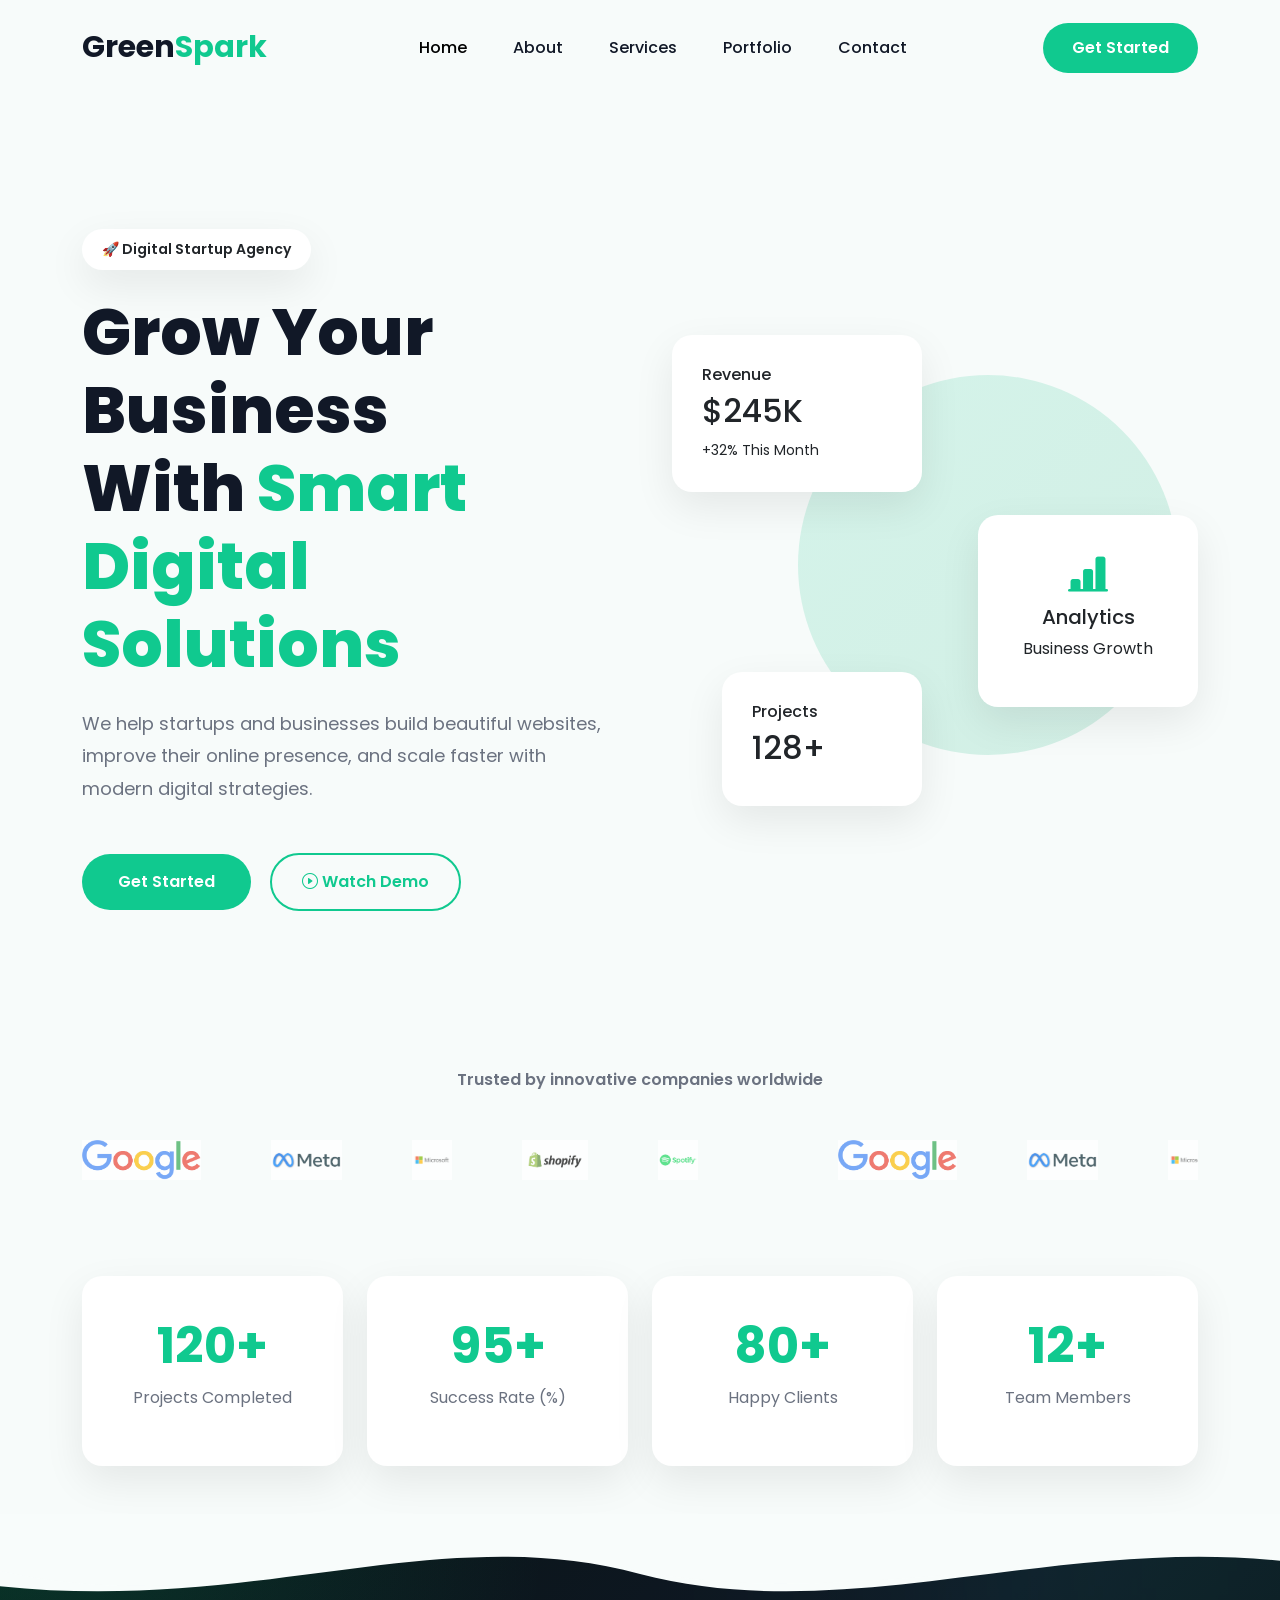
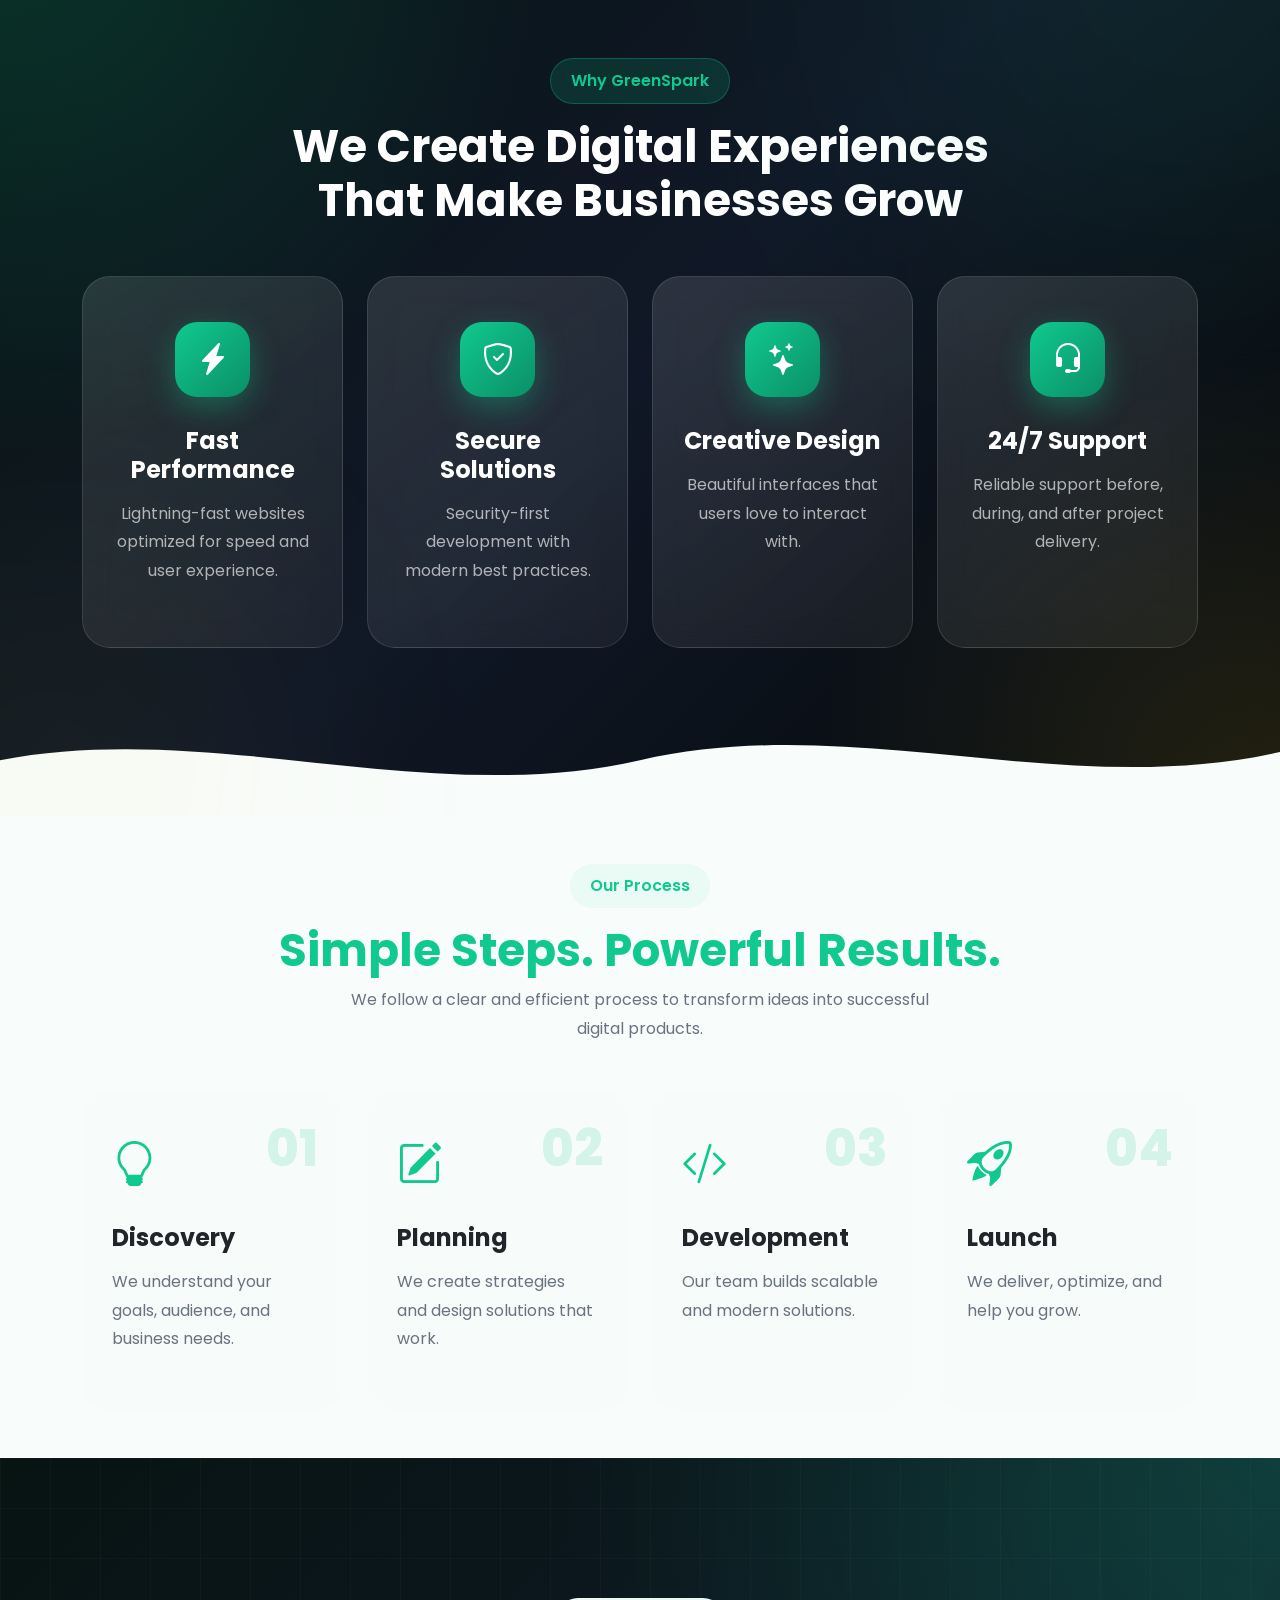
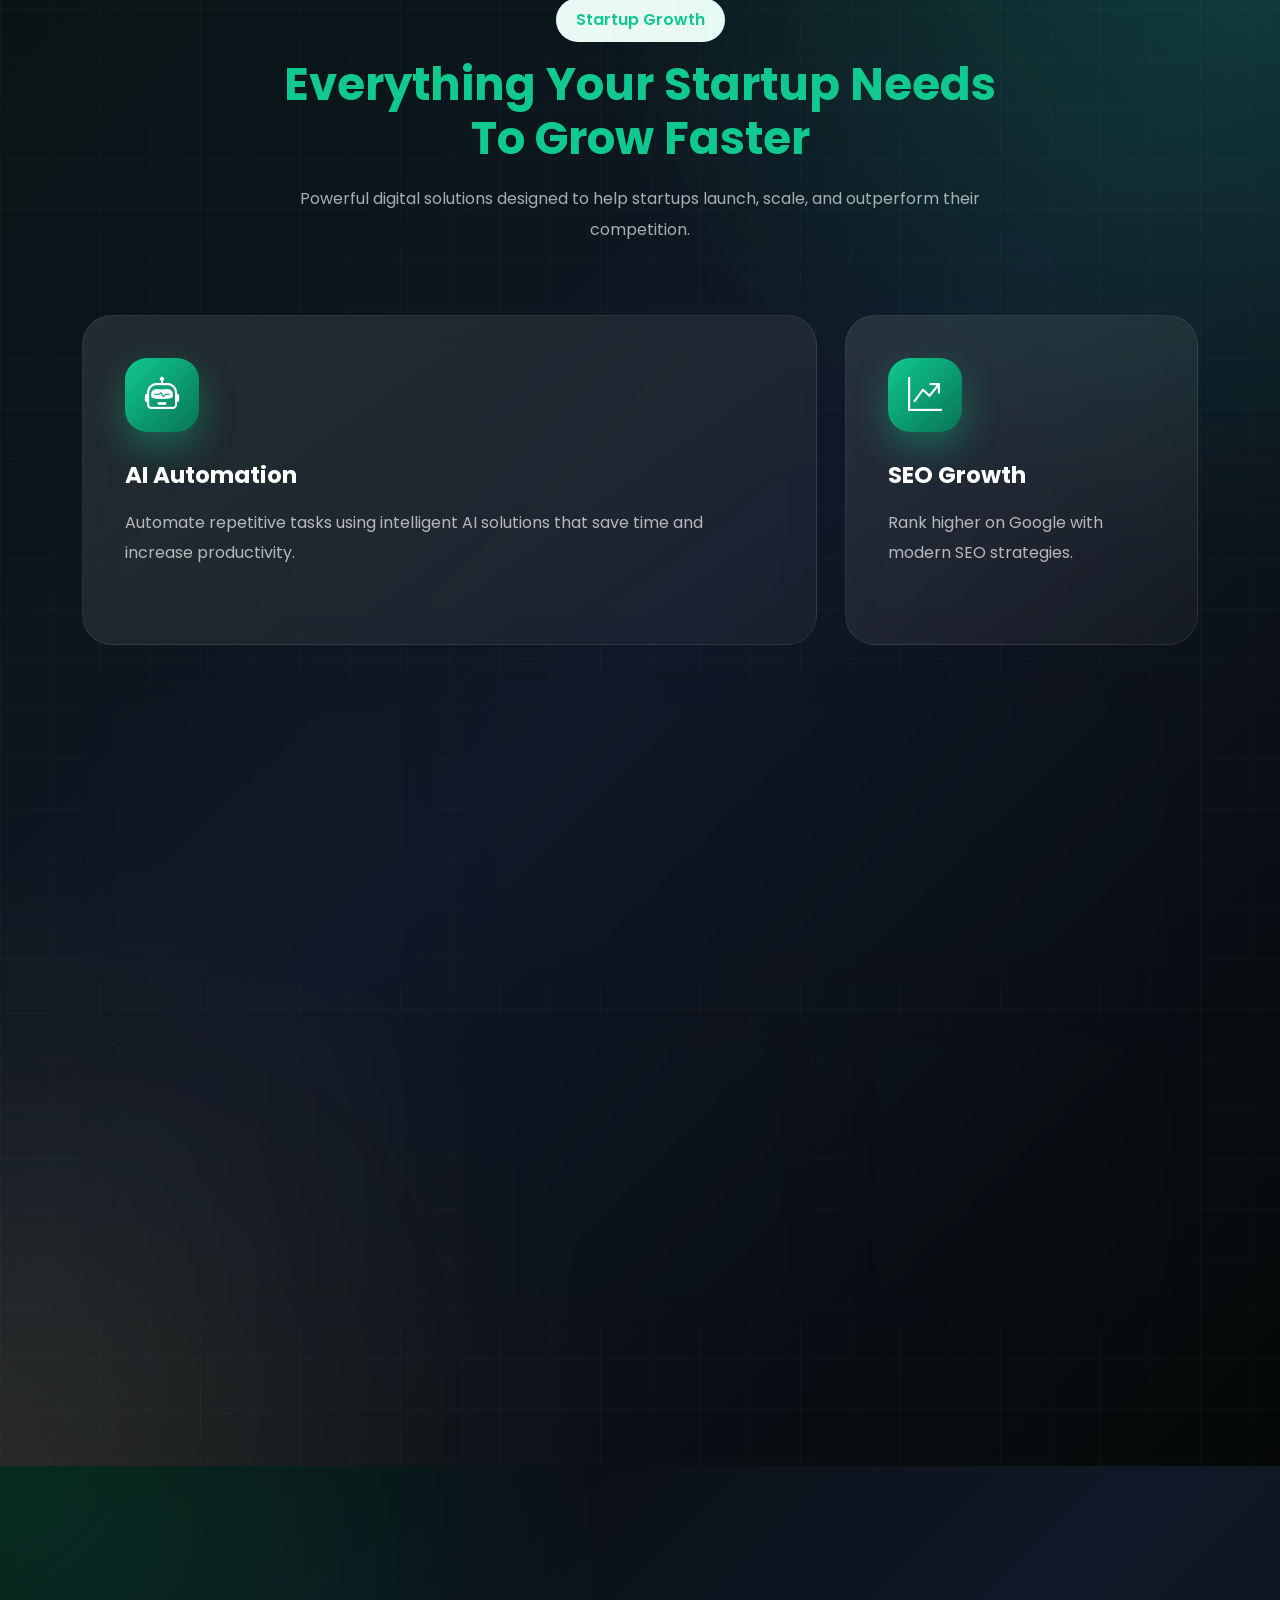
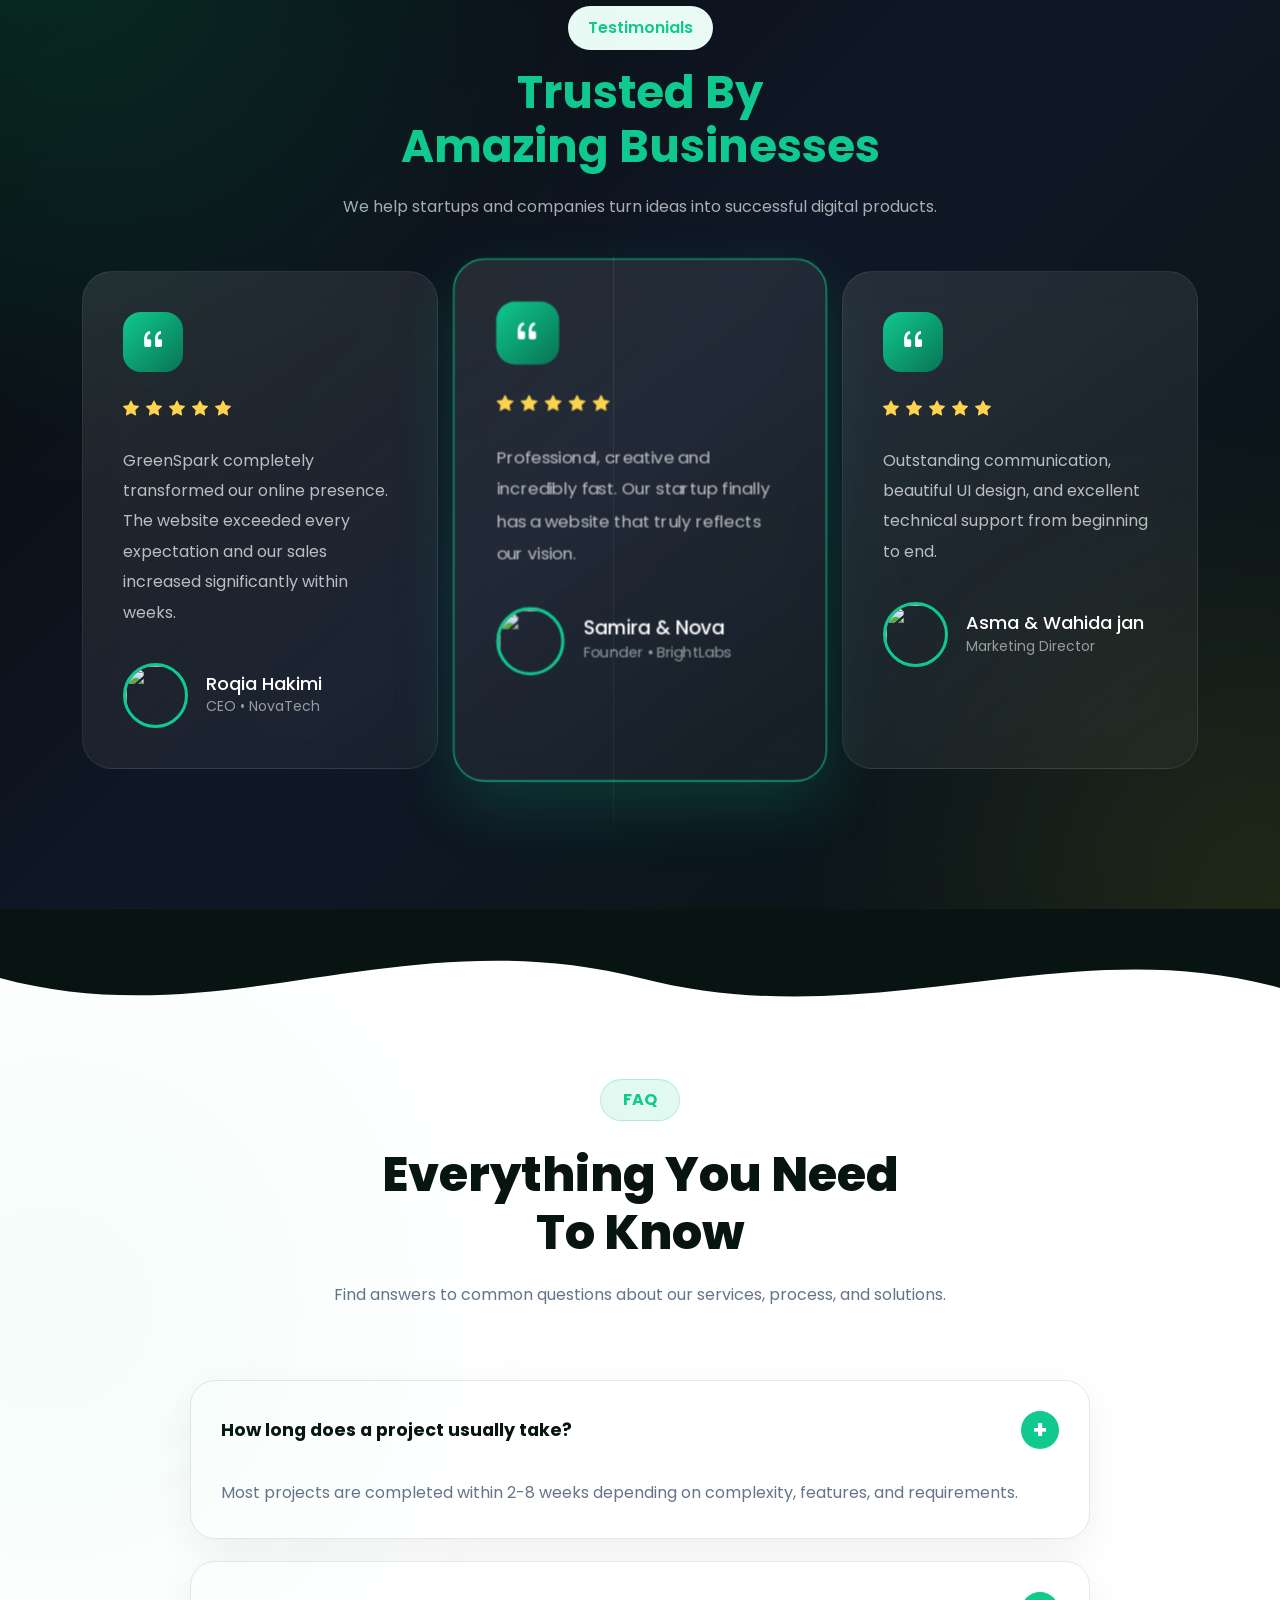
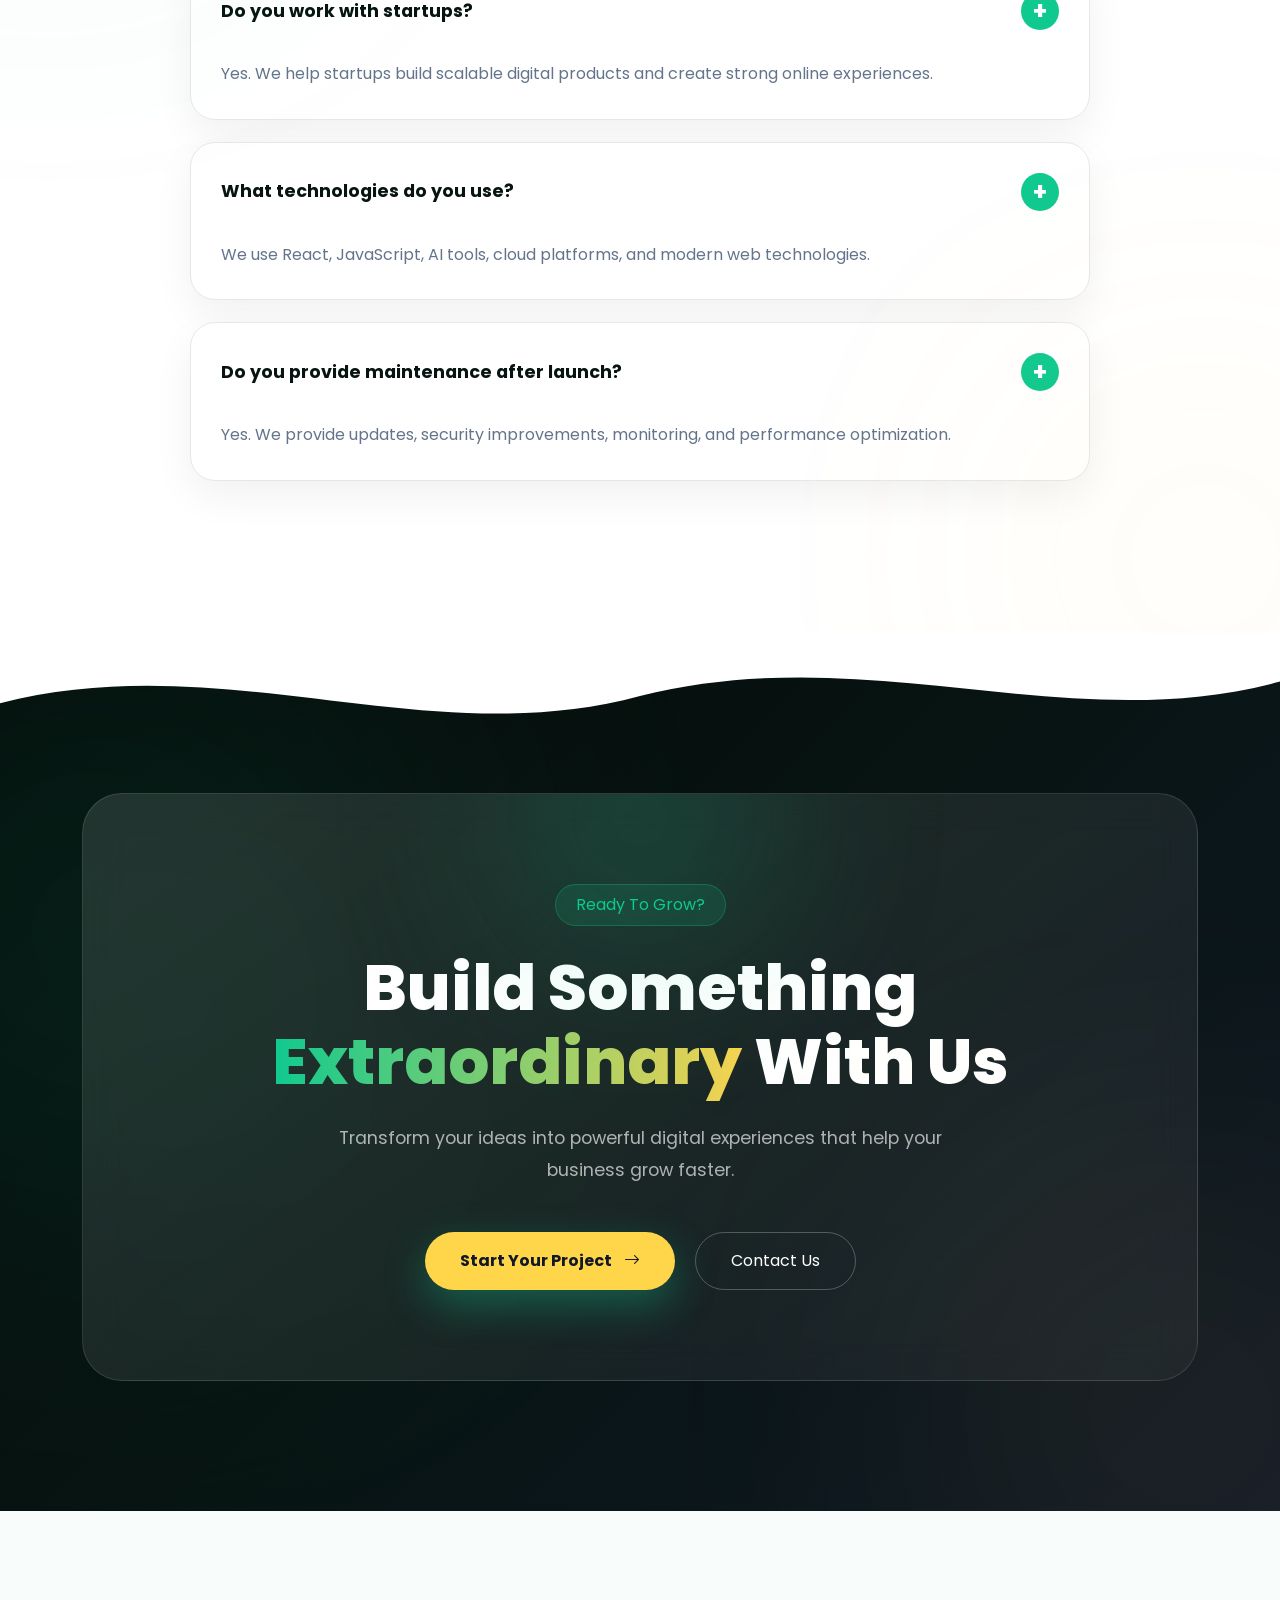
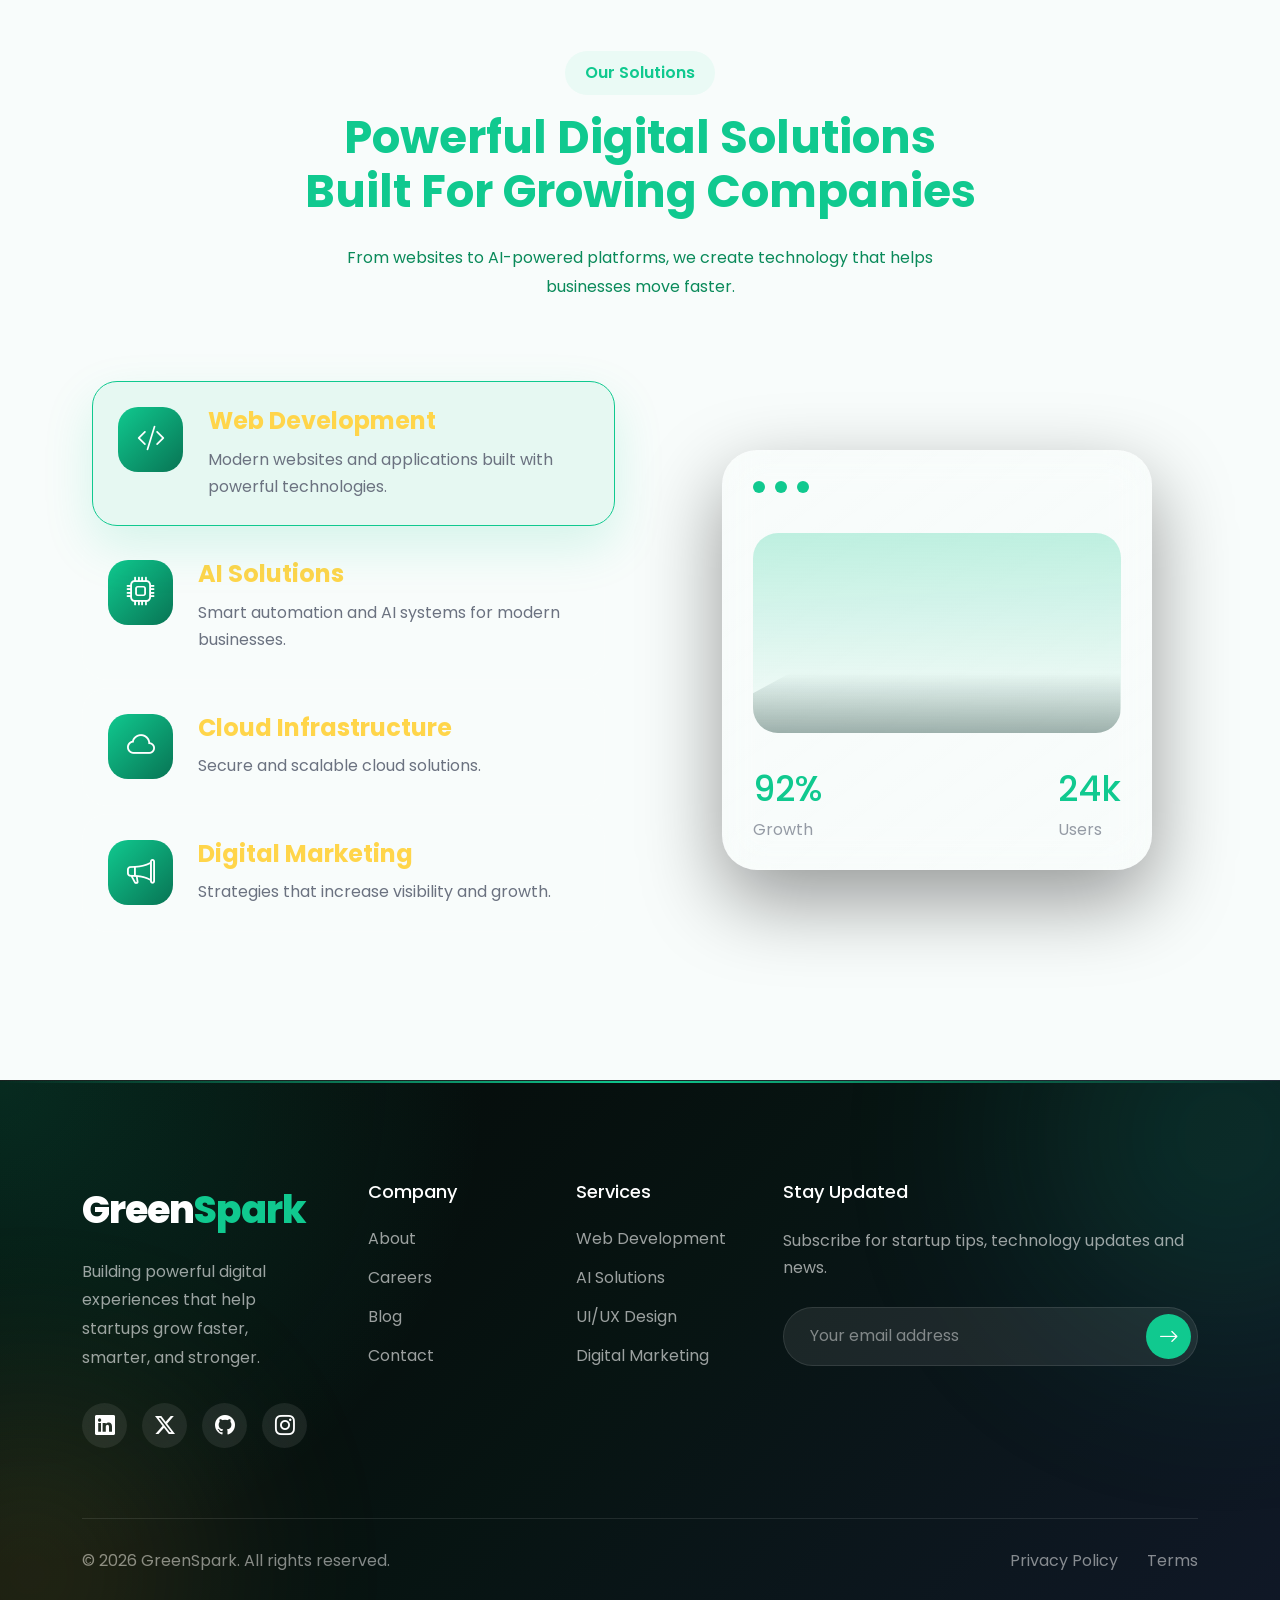
==== commit 7d15e9f6: "i make some changes in the footer" ====
--- a/index.html
+++ b/index.html
@@ -54,23 +54,23 @@
         <div class="collapse navbar-collapse" id="navbar">
           <ul class="navbar-nav mx-auto">
             <li class="nav-item">
-              <a class="nav-link active" href="#">Home</a>
+              <a class="nav-link active" href="index.html">Home</a>
             </li>
 
             <li class="nav-item">
-              <a class="nav-link" href="#">About</a>
+              <a class="nav-link" href="about.html">About</a>
             </li>
 
             <li class="nav-item">
-              <a class="nav-link" href="#">Services</a>
+              <a class="nav-link" href="services.html">Services</a>
             </li>
 
             <li class="nav-item">
-              <a class="nav-link" href="#">Portfolio</a>
+              <a class="nav-link" href="portfolio.html">Portfolio</a>
             </li>
 
             <li class="nav-item">
-              <a class="nav-link" href="#">Contact</a>
+              <a class="nav-link" href="contact.html">Contact</a>
             </li>
           </ul>
 
@@ -917,13 +917,13 @@
           <div class="footer-column">
             <h4>Company</h4>
 
-            <a href="#"> About </a>
-
-            <a href="#"> Careers </a>
-
-            <a href="#"> Blog </a>
-
-            <a href="#"> Contact </a>
+            <a href="about.html"> About </a>
+
+            <a href="index.html"> Careers </a>
+
+            <a href="portfolio.html"> Blog </a>
+
+            <a href="contact.html"> Contact </a>
           </div>
 
           <!-- Services -->
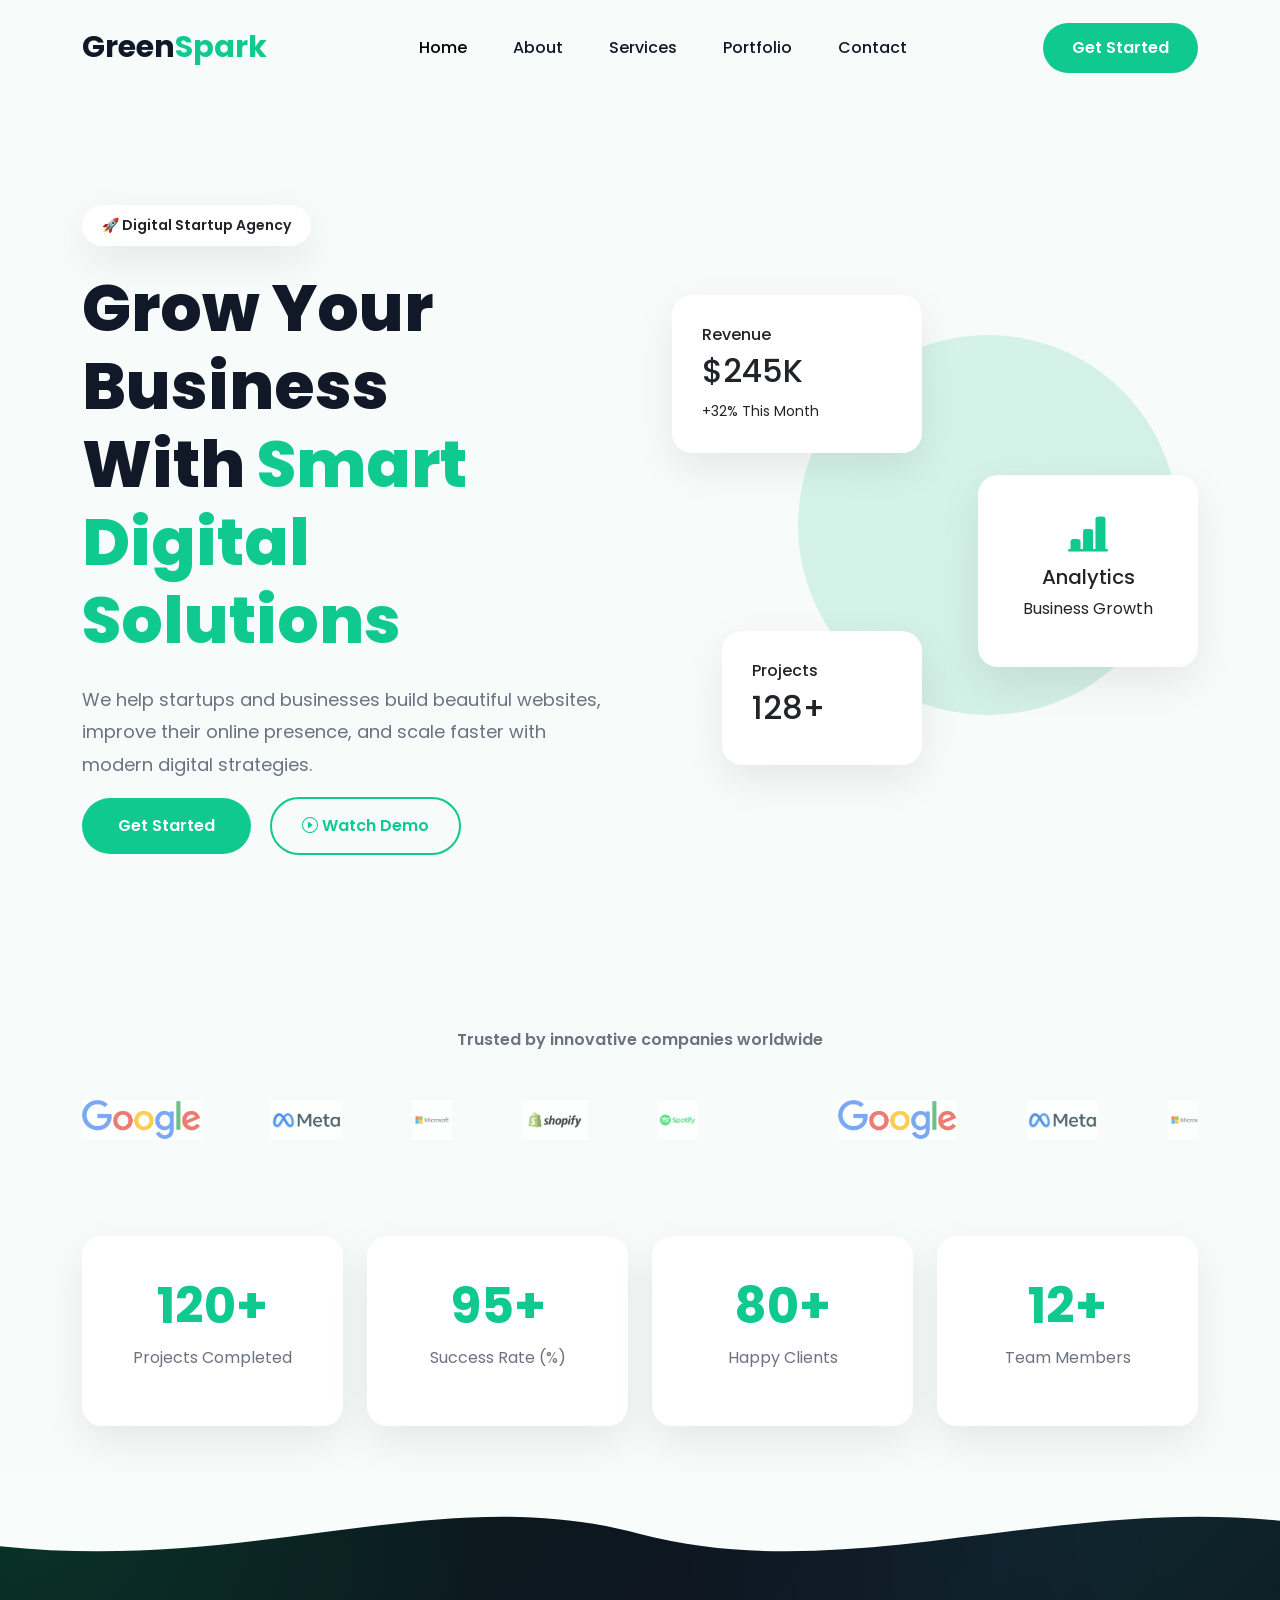
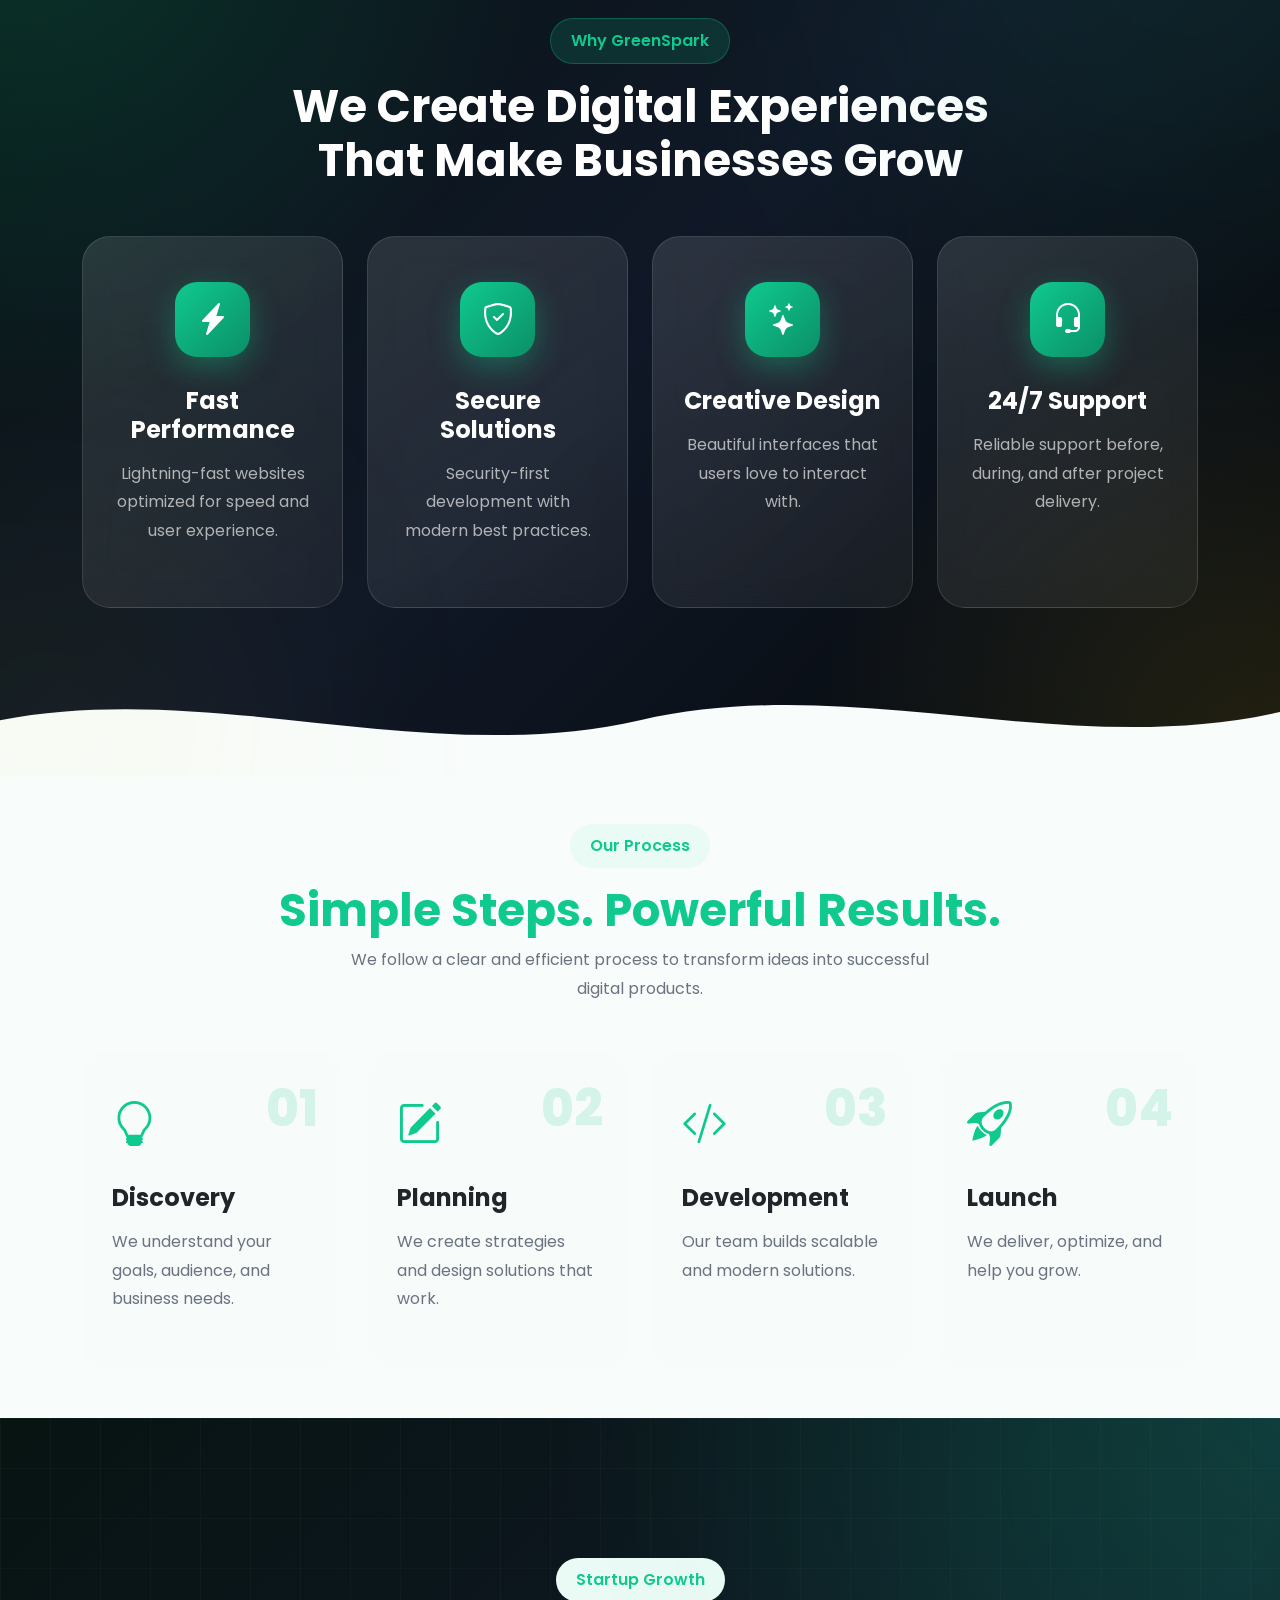
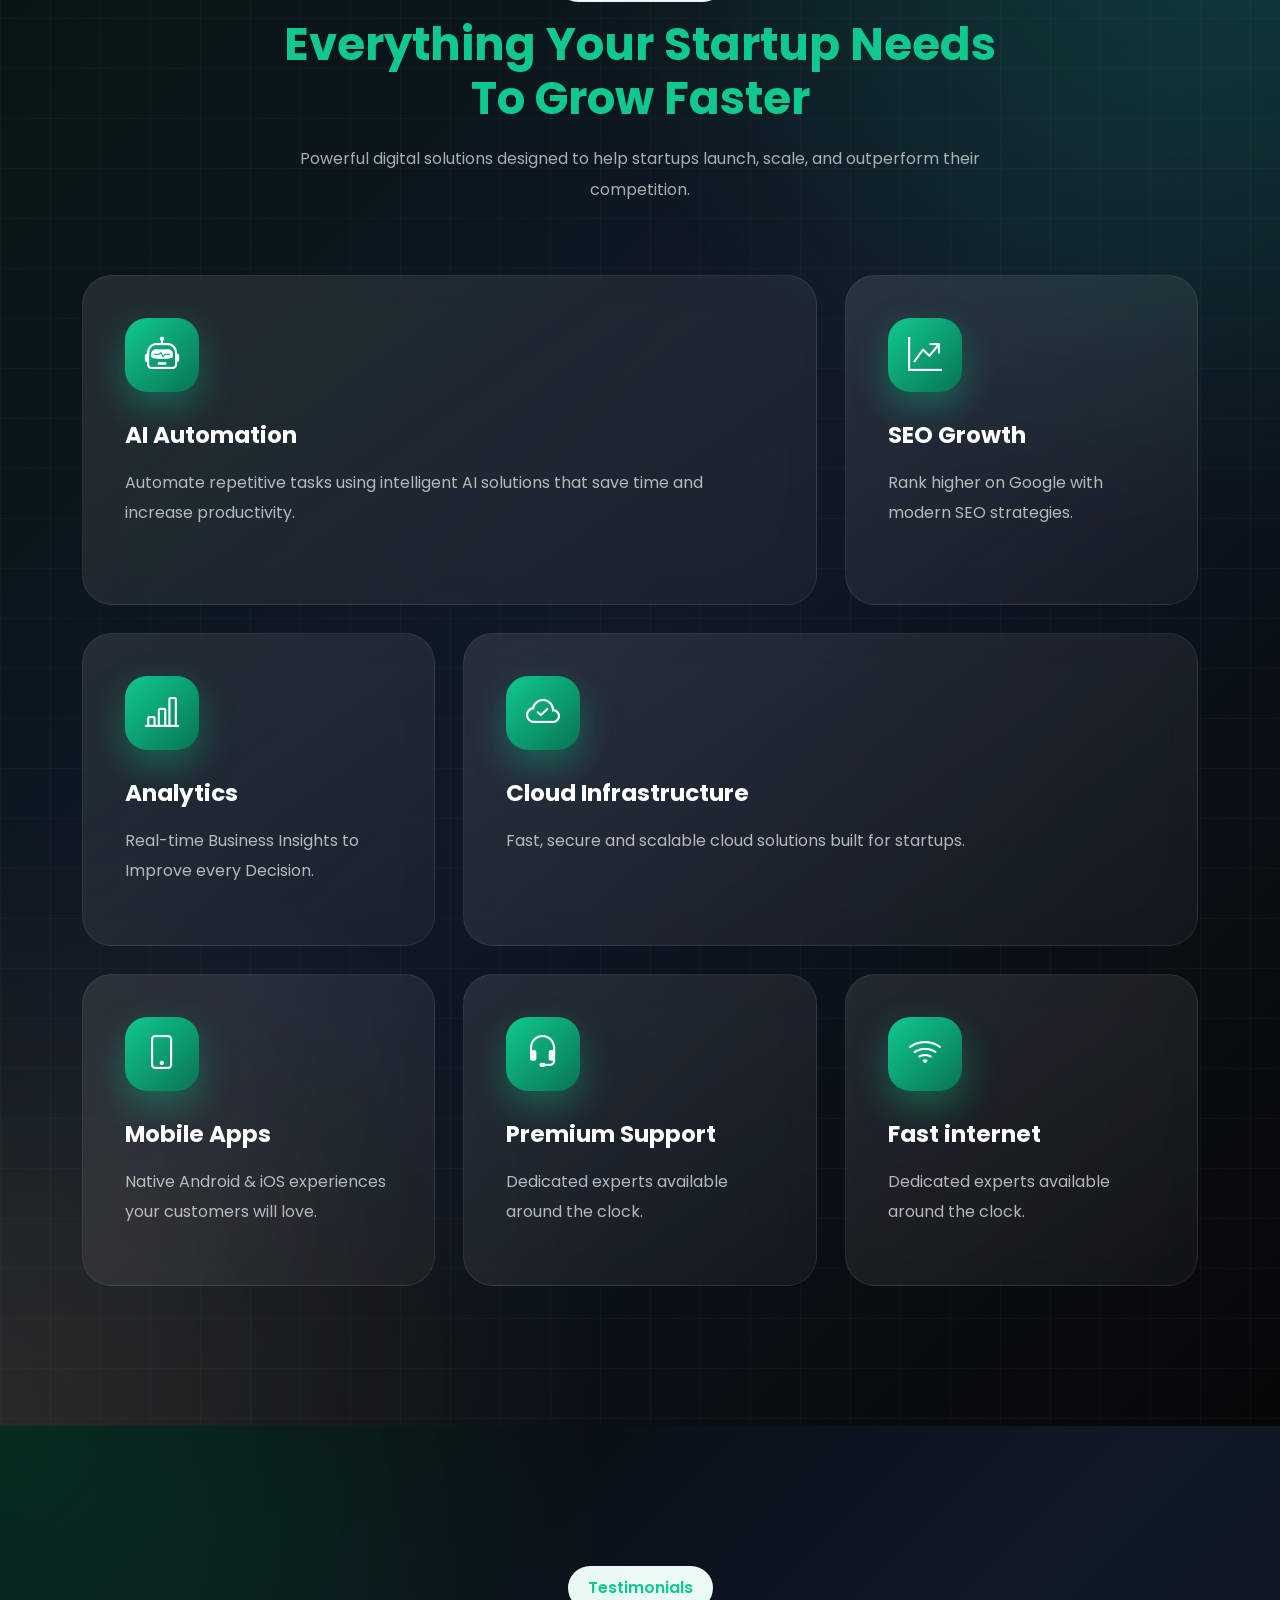
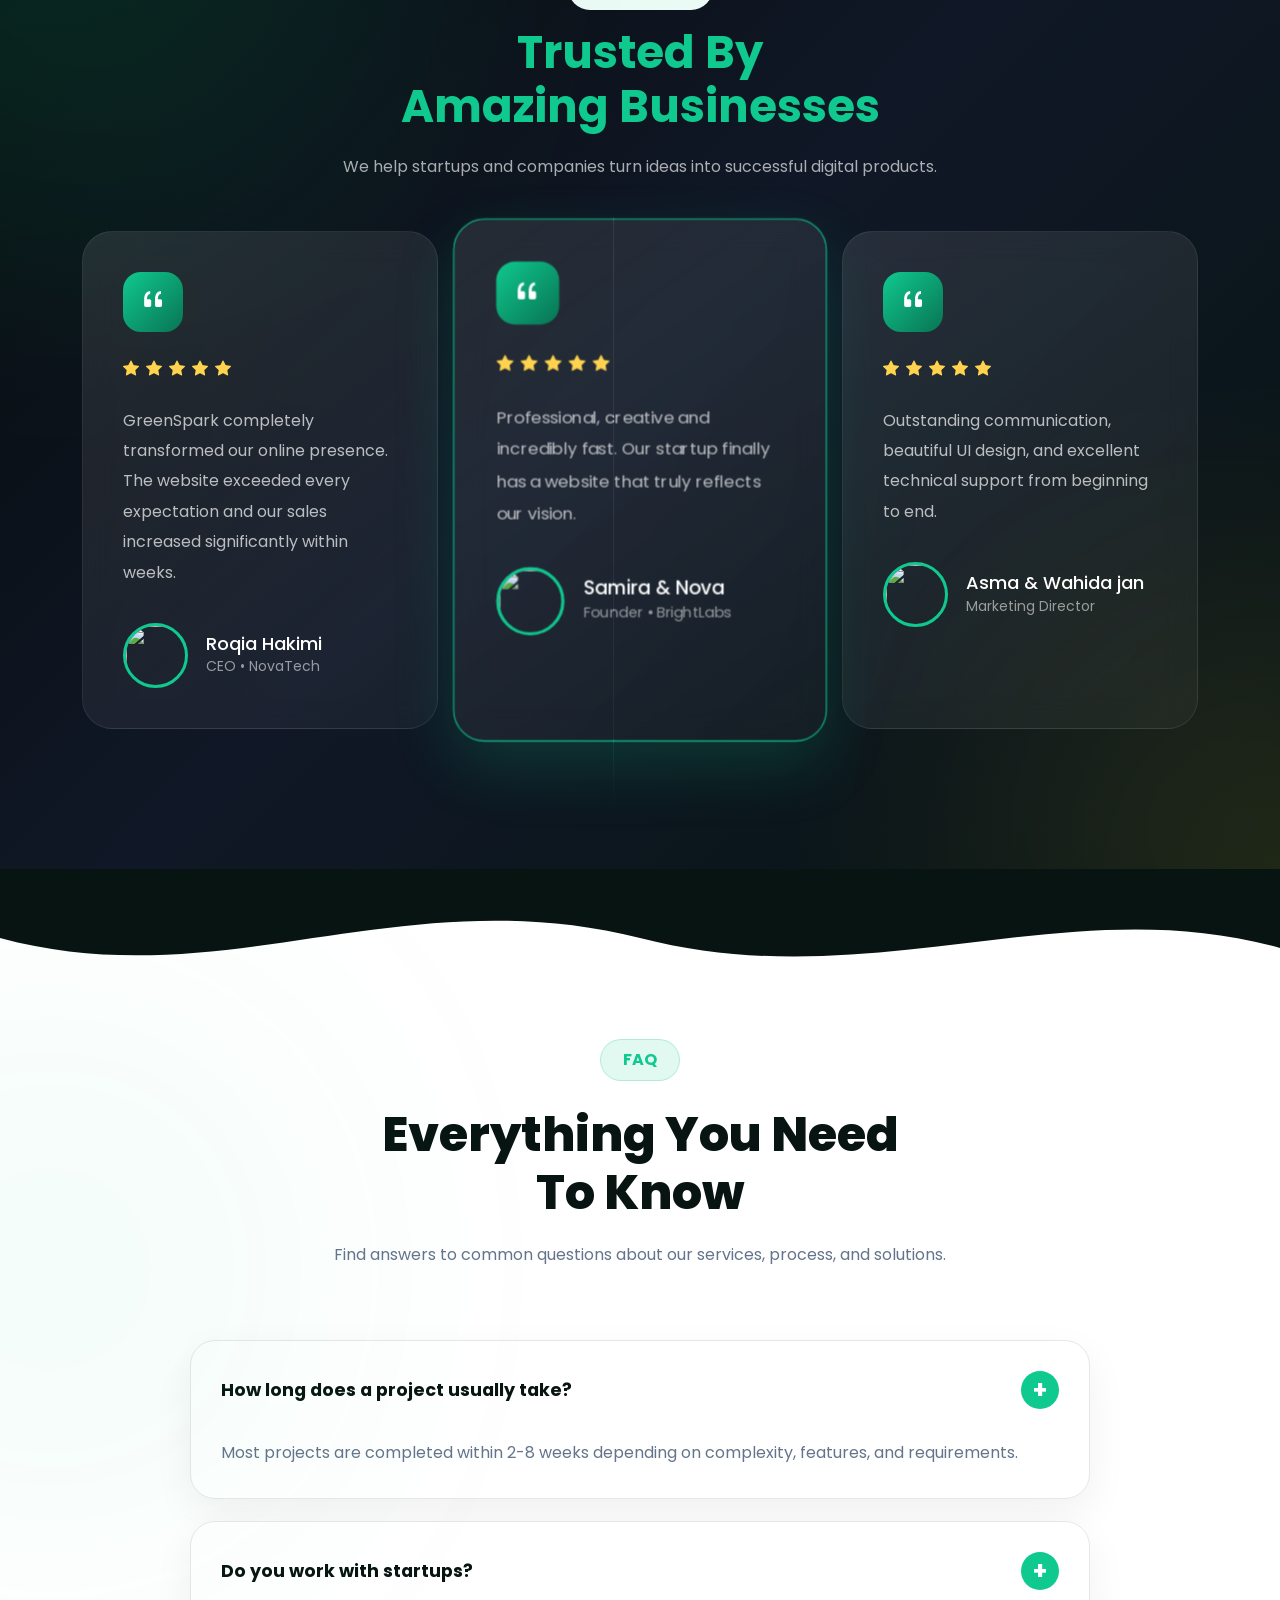
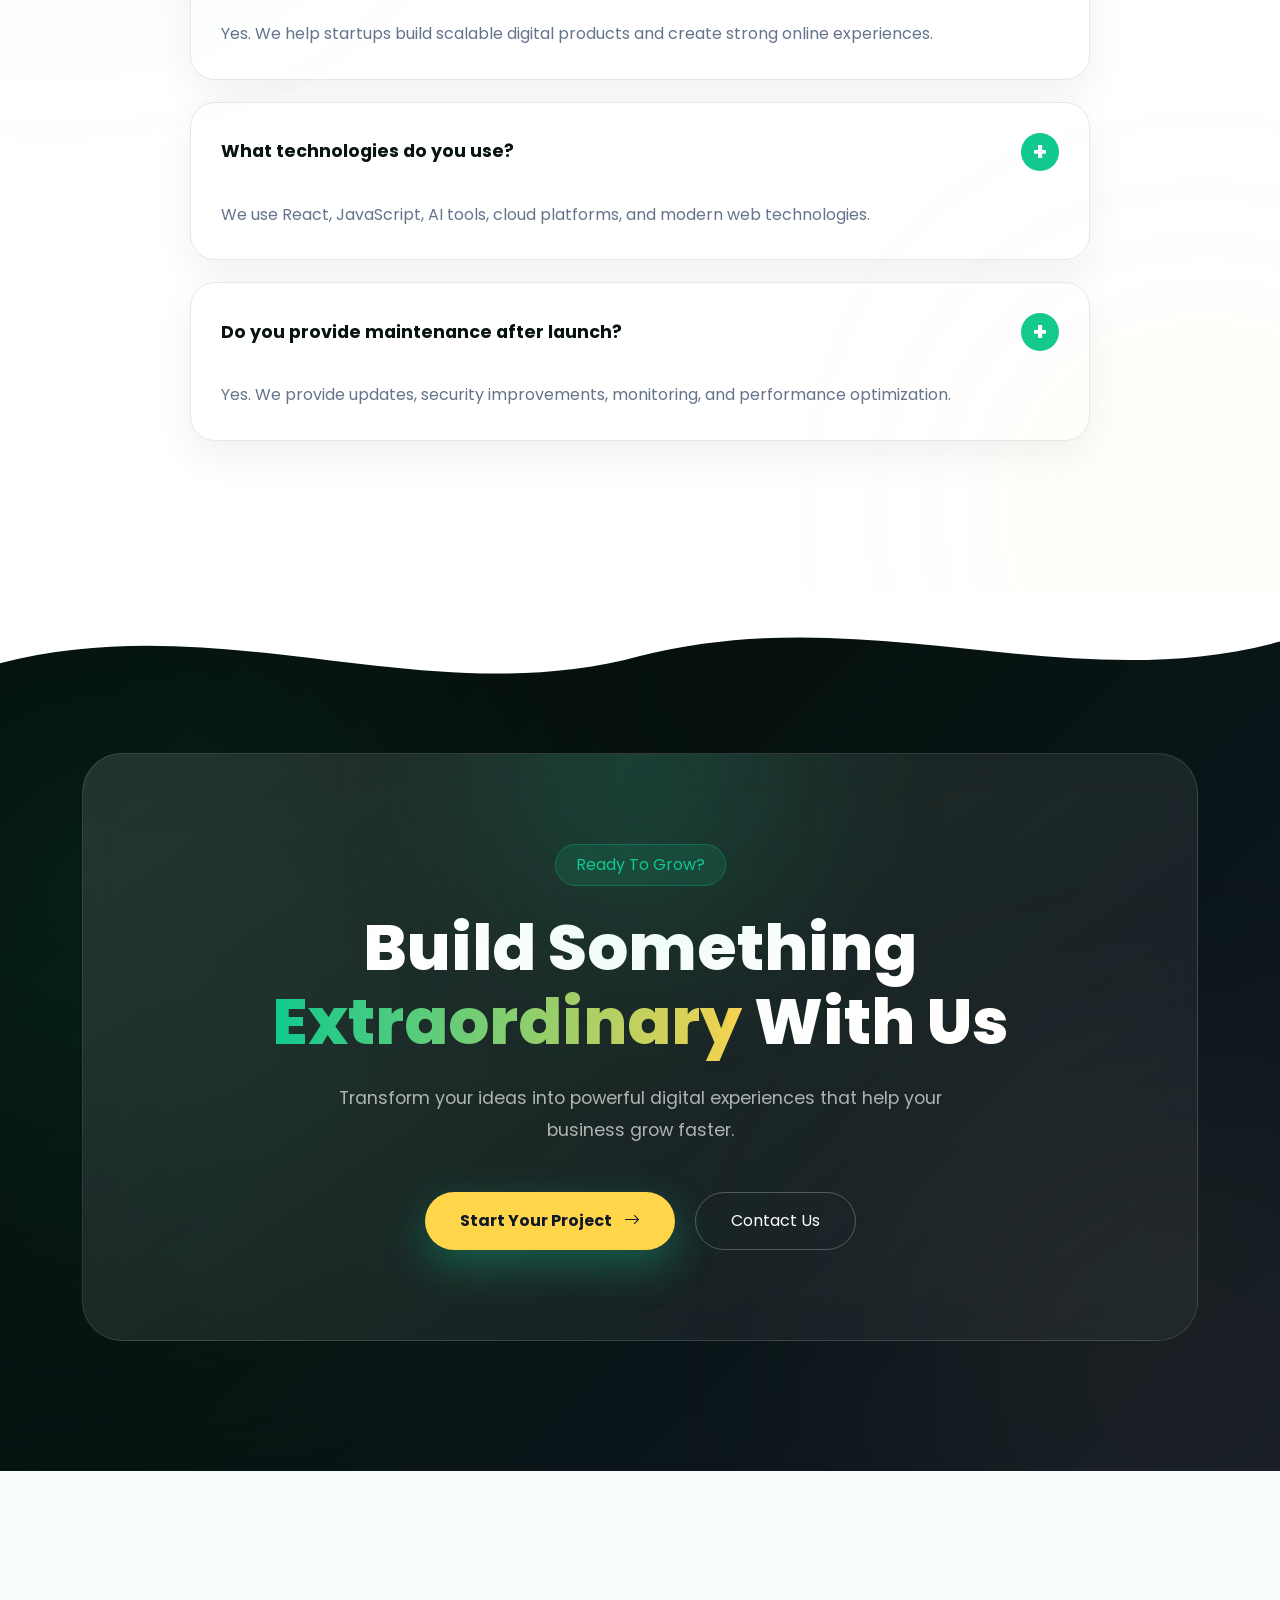
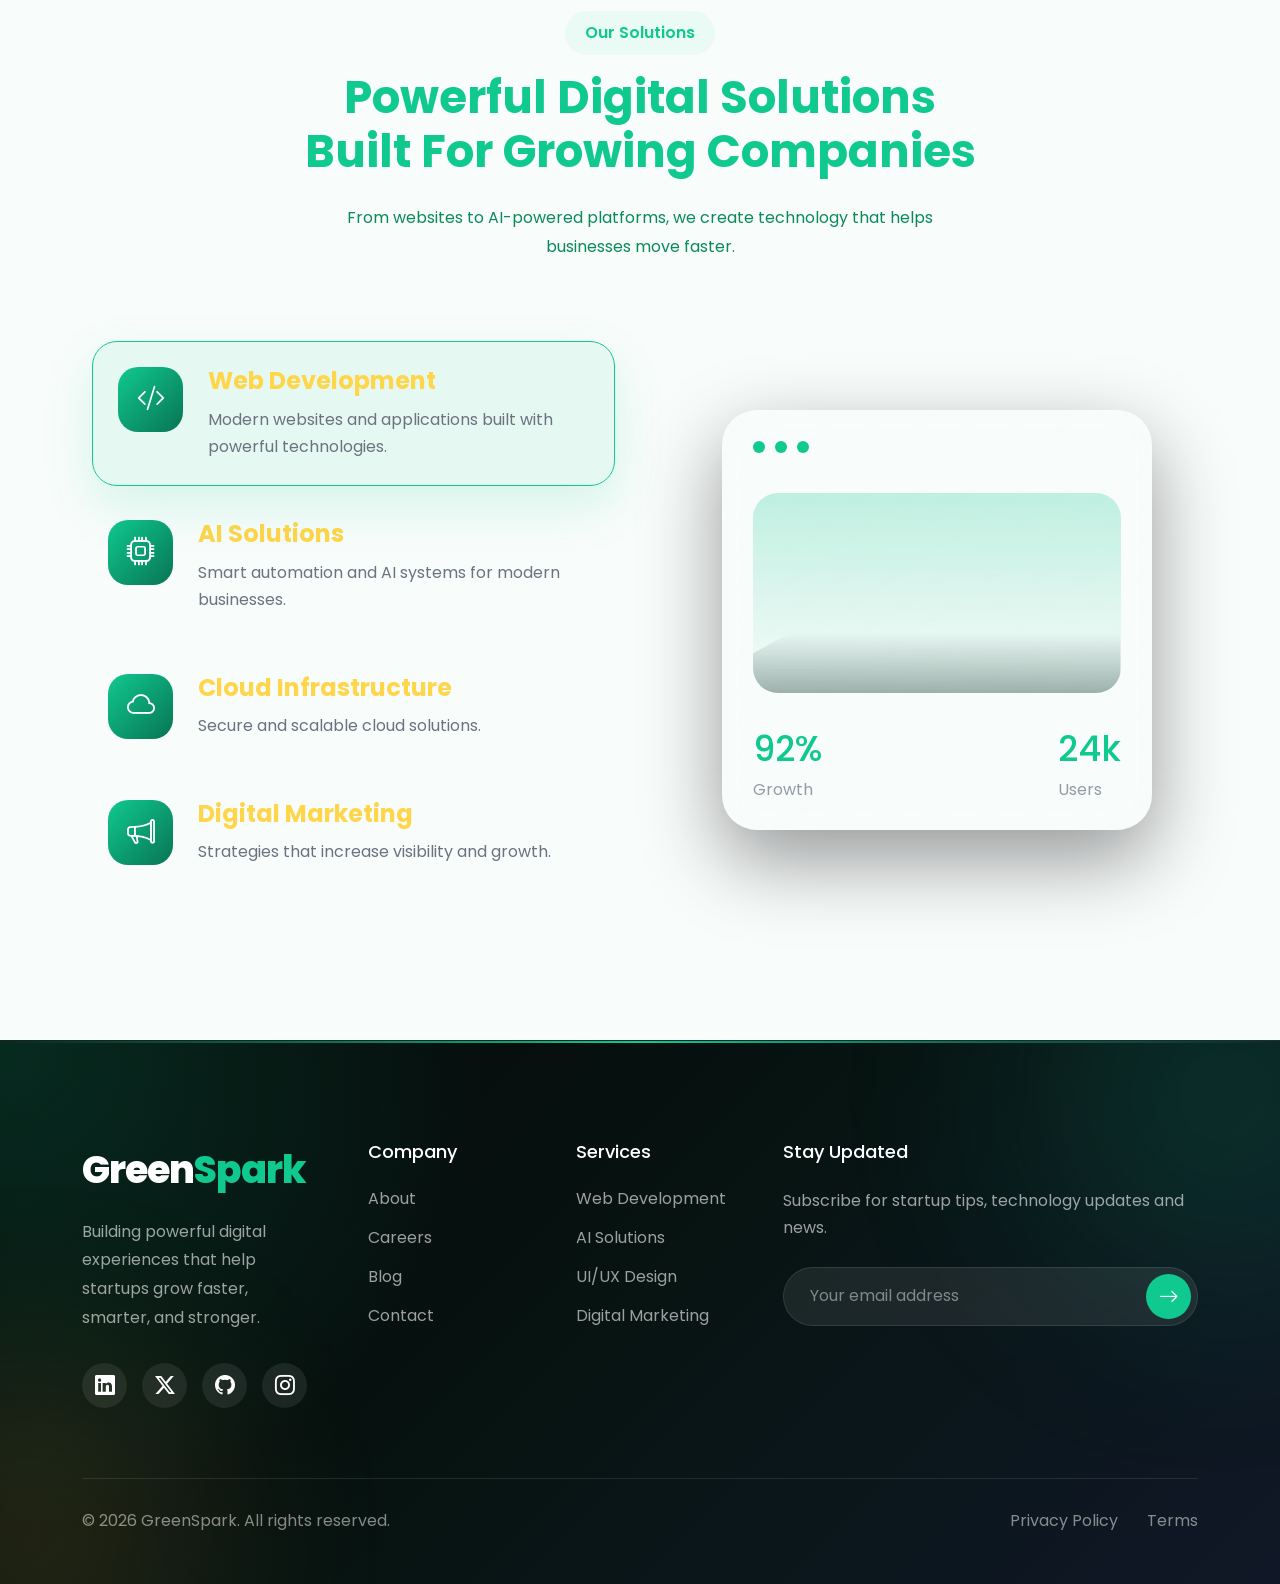
==== commit 3a4cf7eb: "I upgrade UI design in Hero section" ====
--- a/index.html
+++ b/index.html
@@ -103,7 +103,7 @@
               strategies.
             </p>
 
-            <div class="hero-buttons mt-5">
+            <div class="hero-buttons">
               <a href="#" class="btn hero-btn"> Get Started </a>
 
               <a href="#" class="btn hero-outline">
--- a/css/style.css
+++ b/css/style.css
@@ -132,7 +132,7 @@
 
 position:relative;
 
-padding-top:120px;
+padding-top:80px;
 
 }
 
@@ -234,7 +234,7 @@
 
 .dashboard{
 
-height: 551px;
+height: 550px;
 
 position:relative;
 
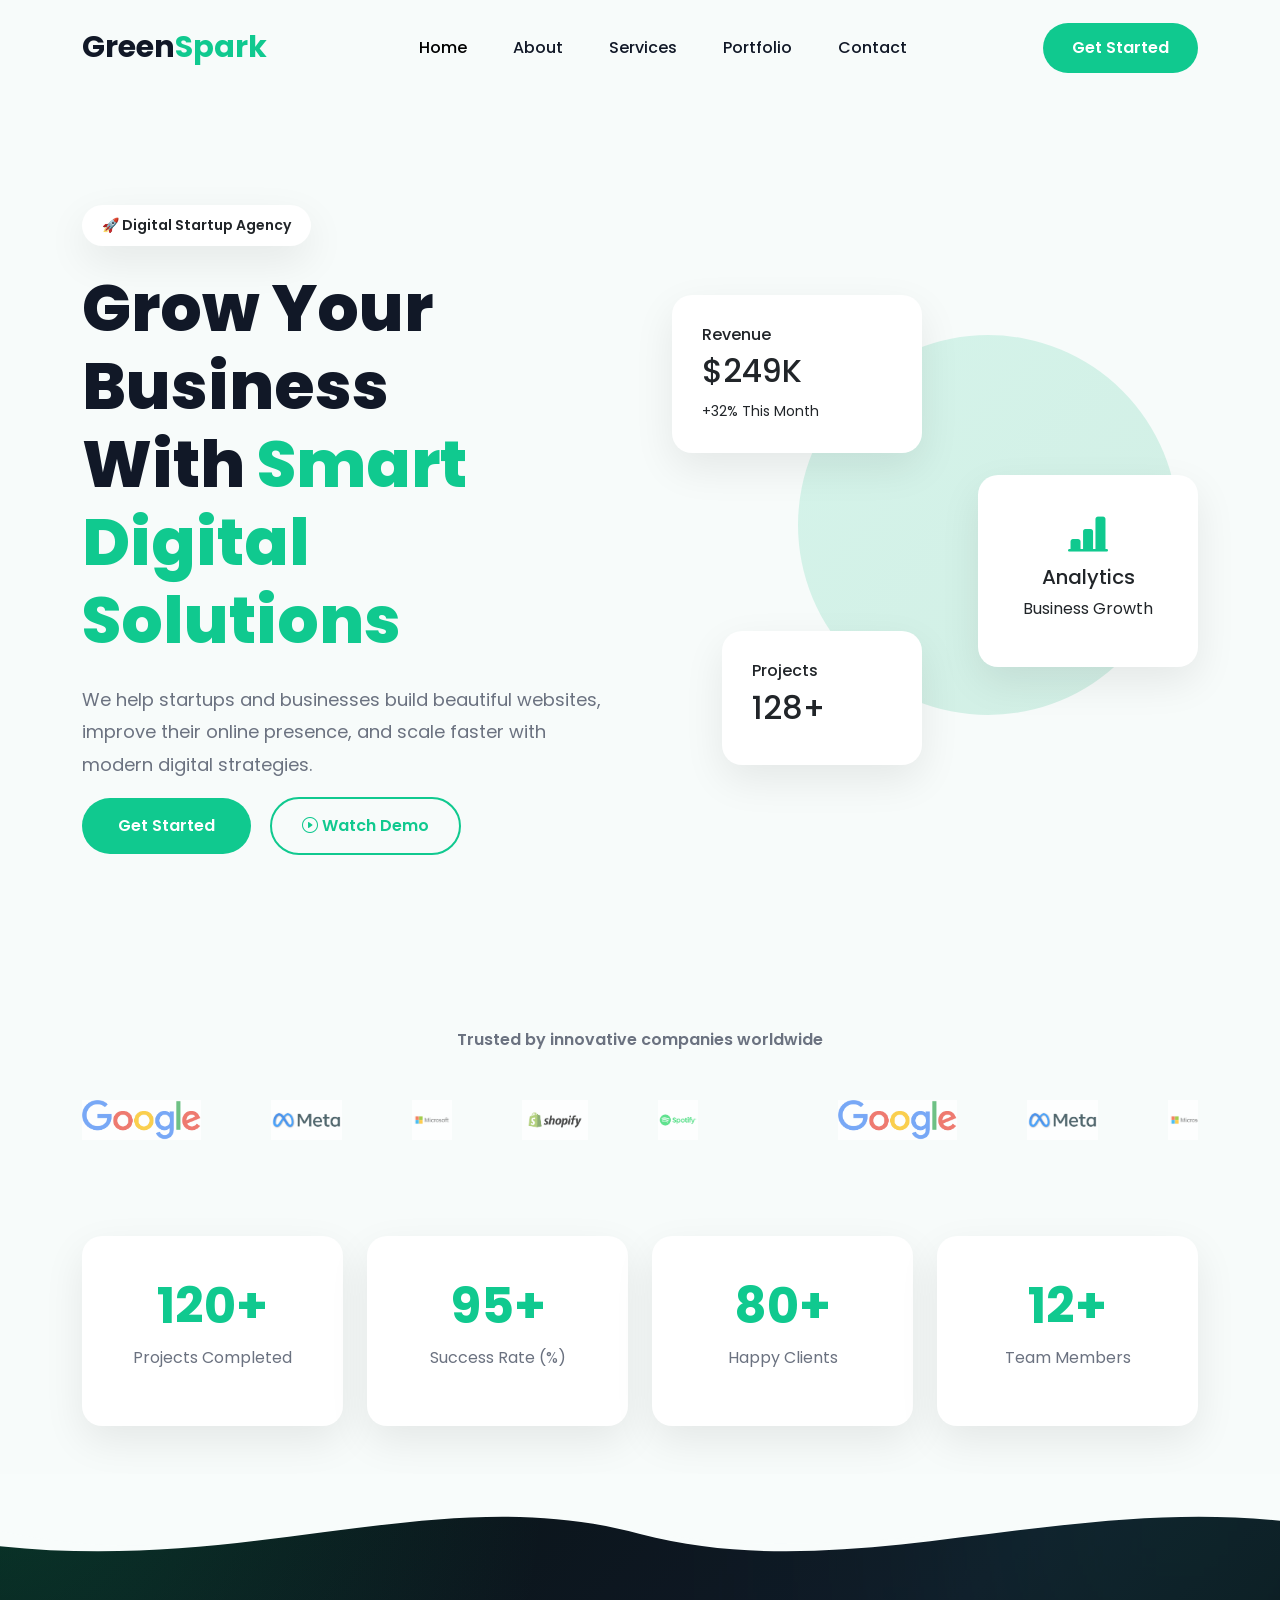
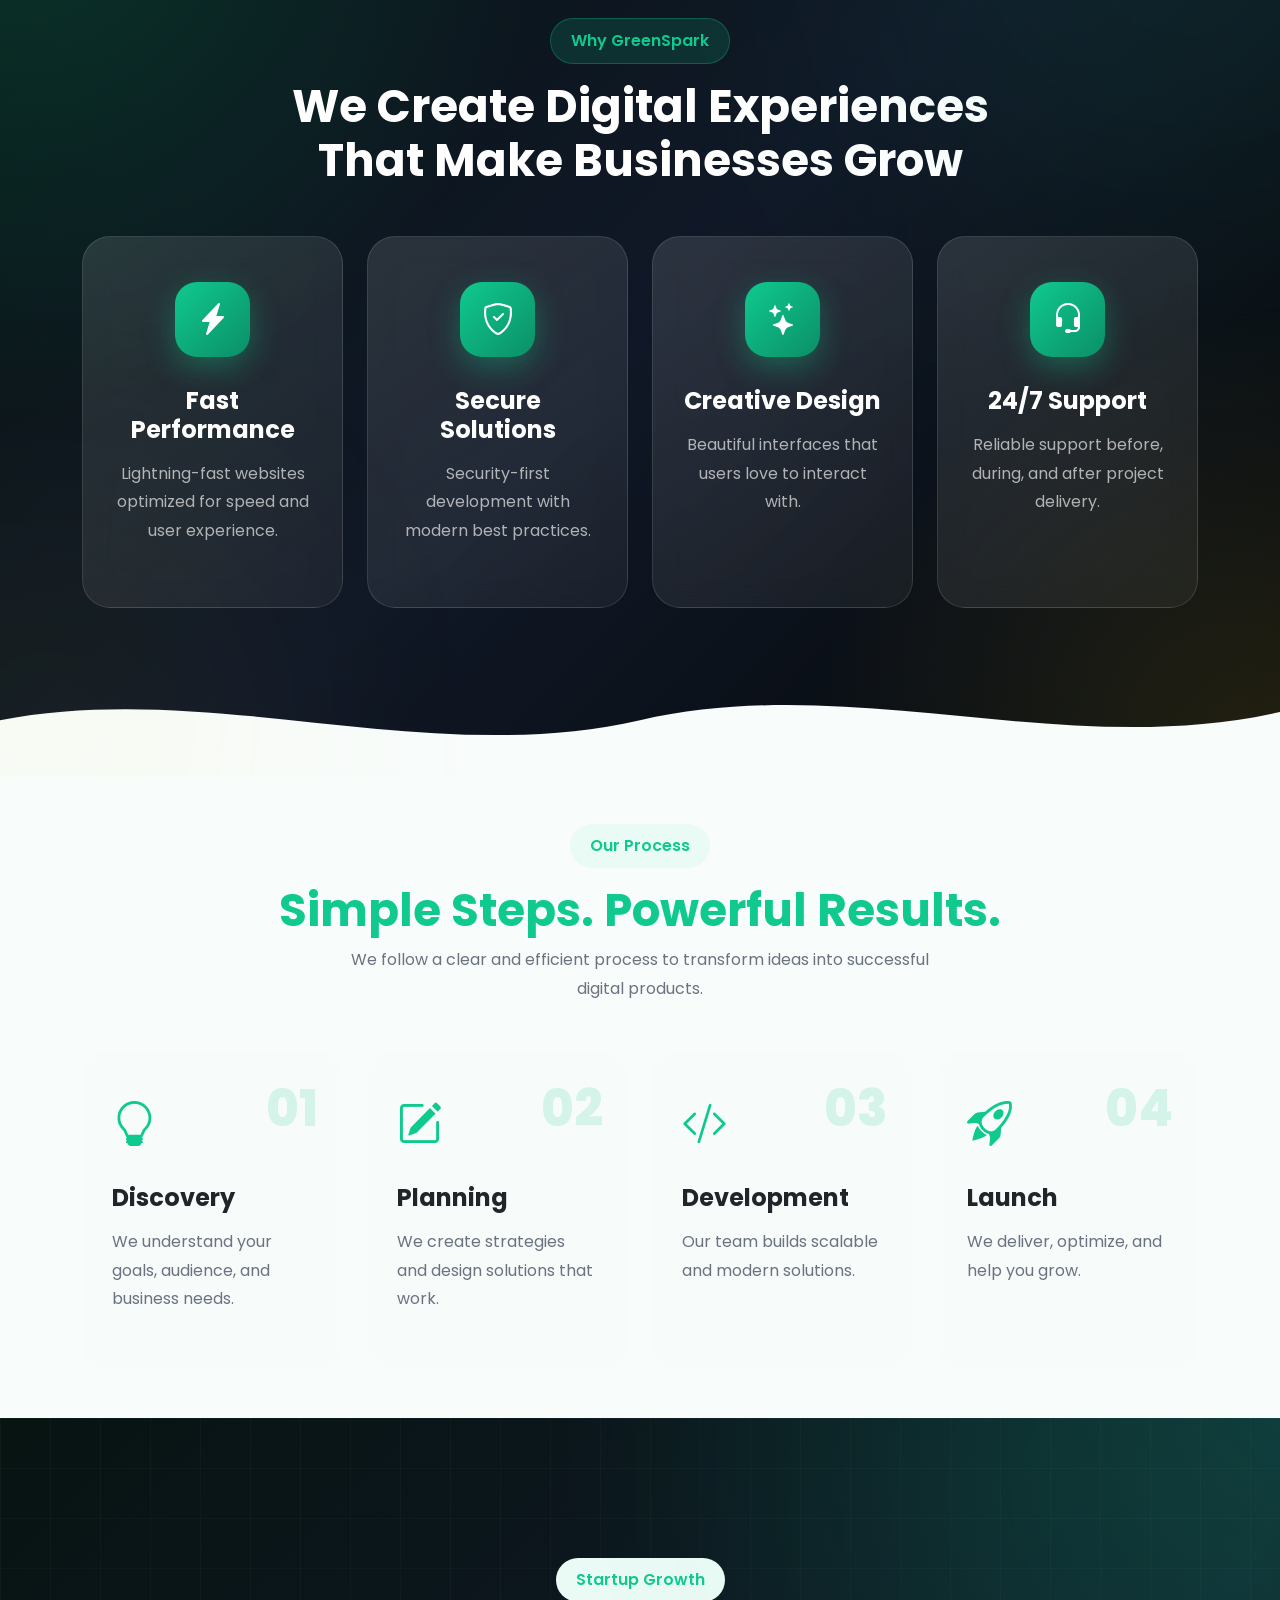
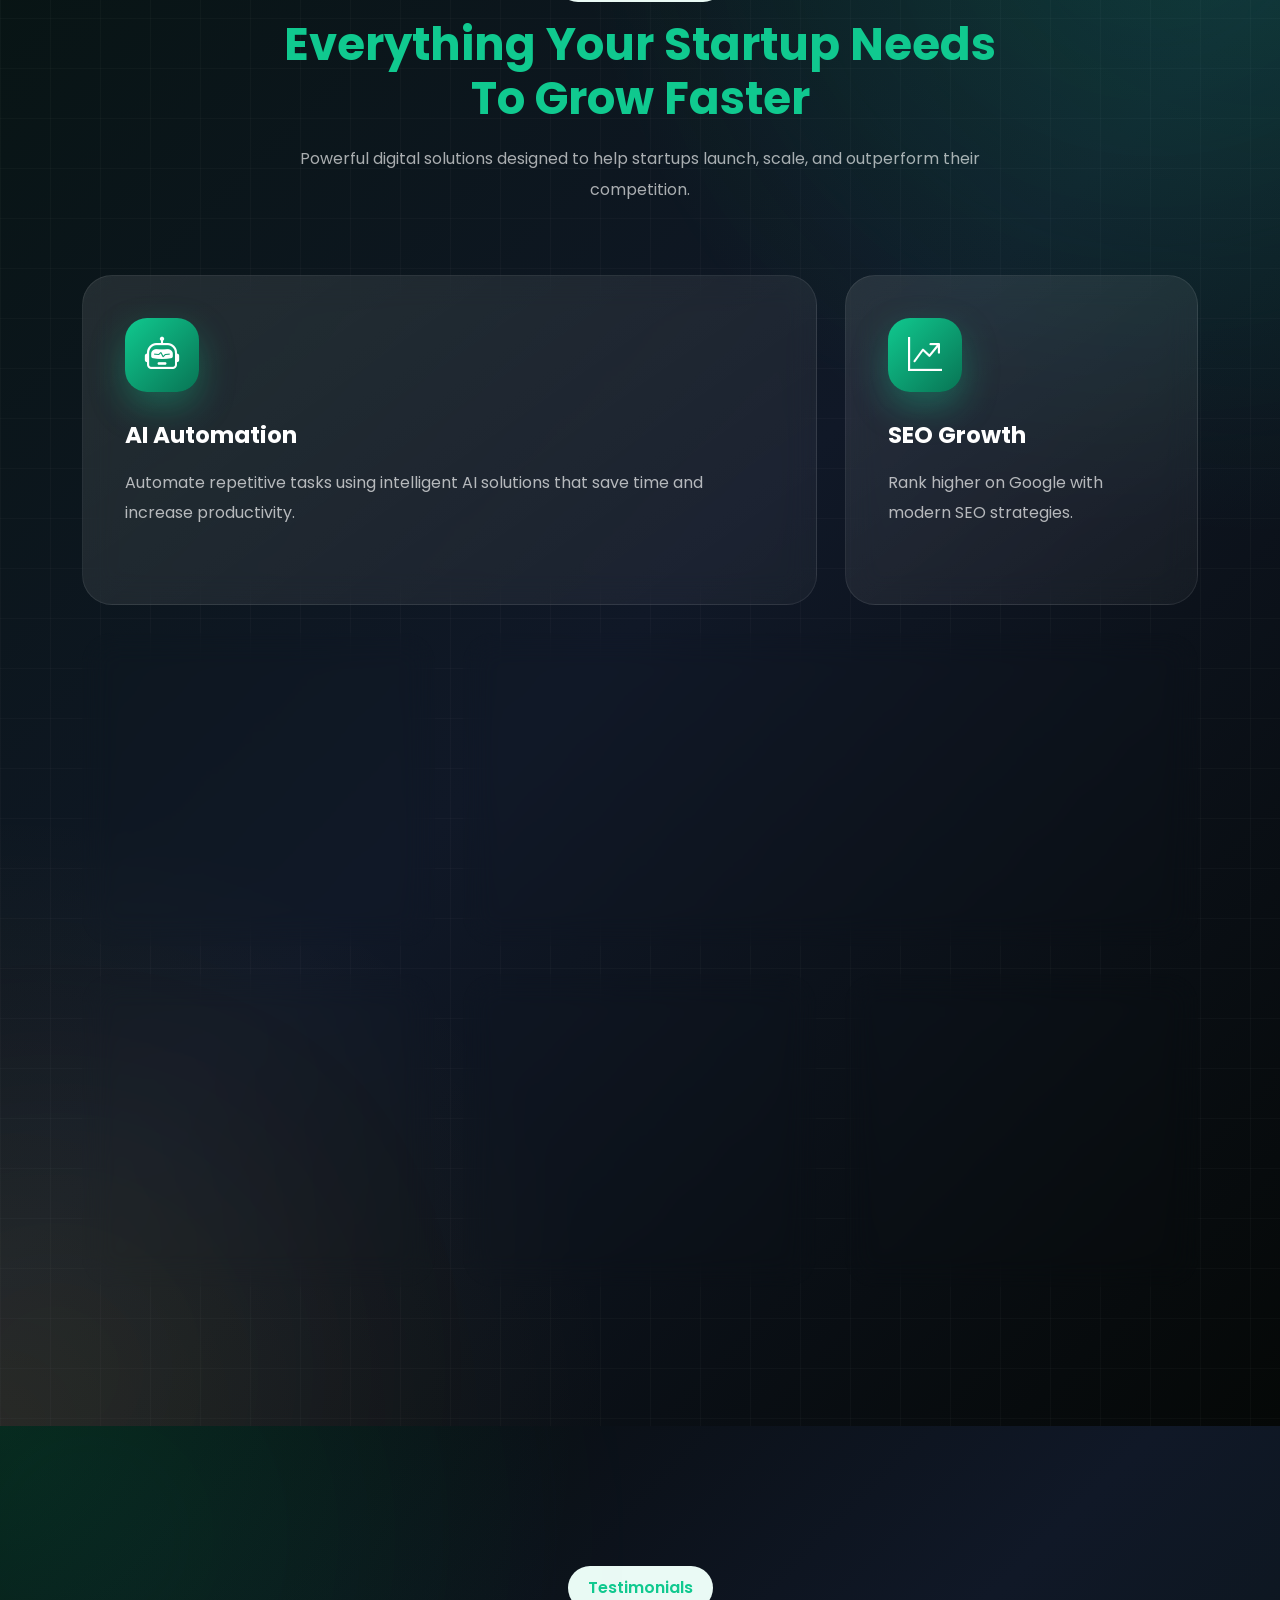
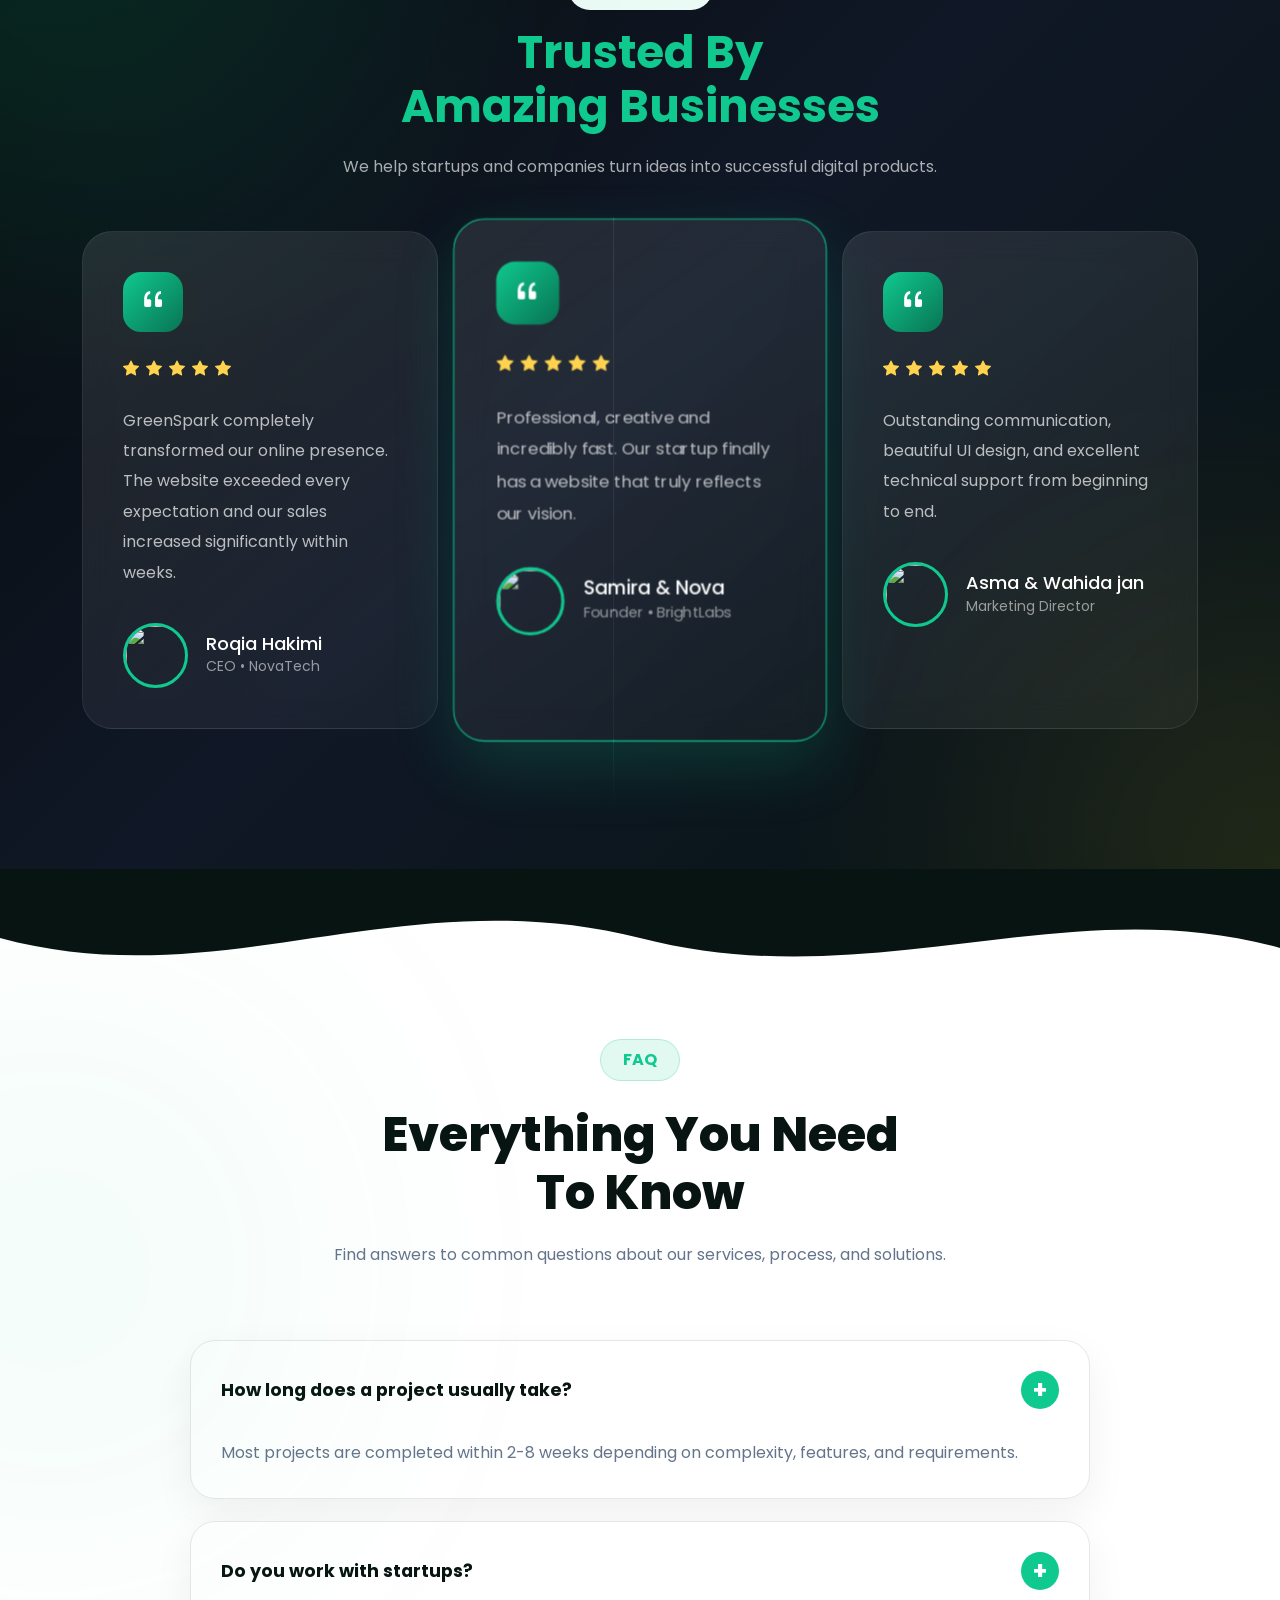
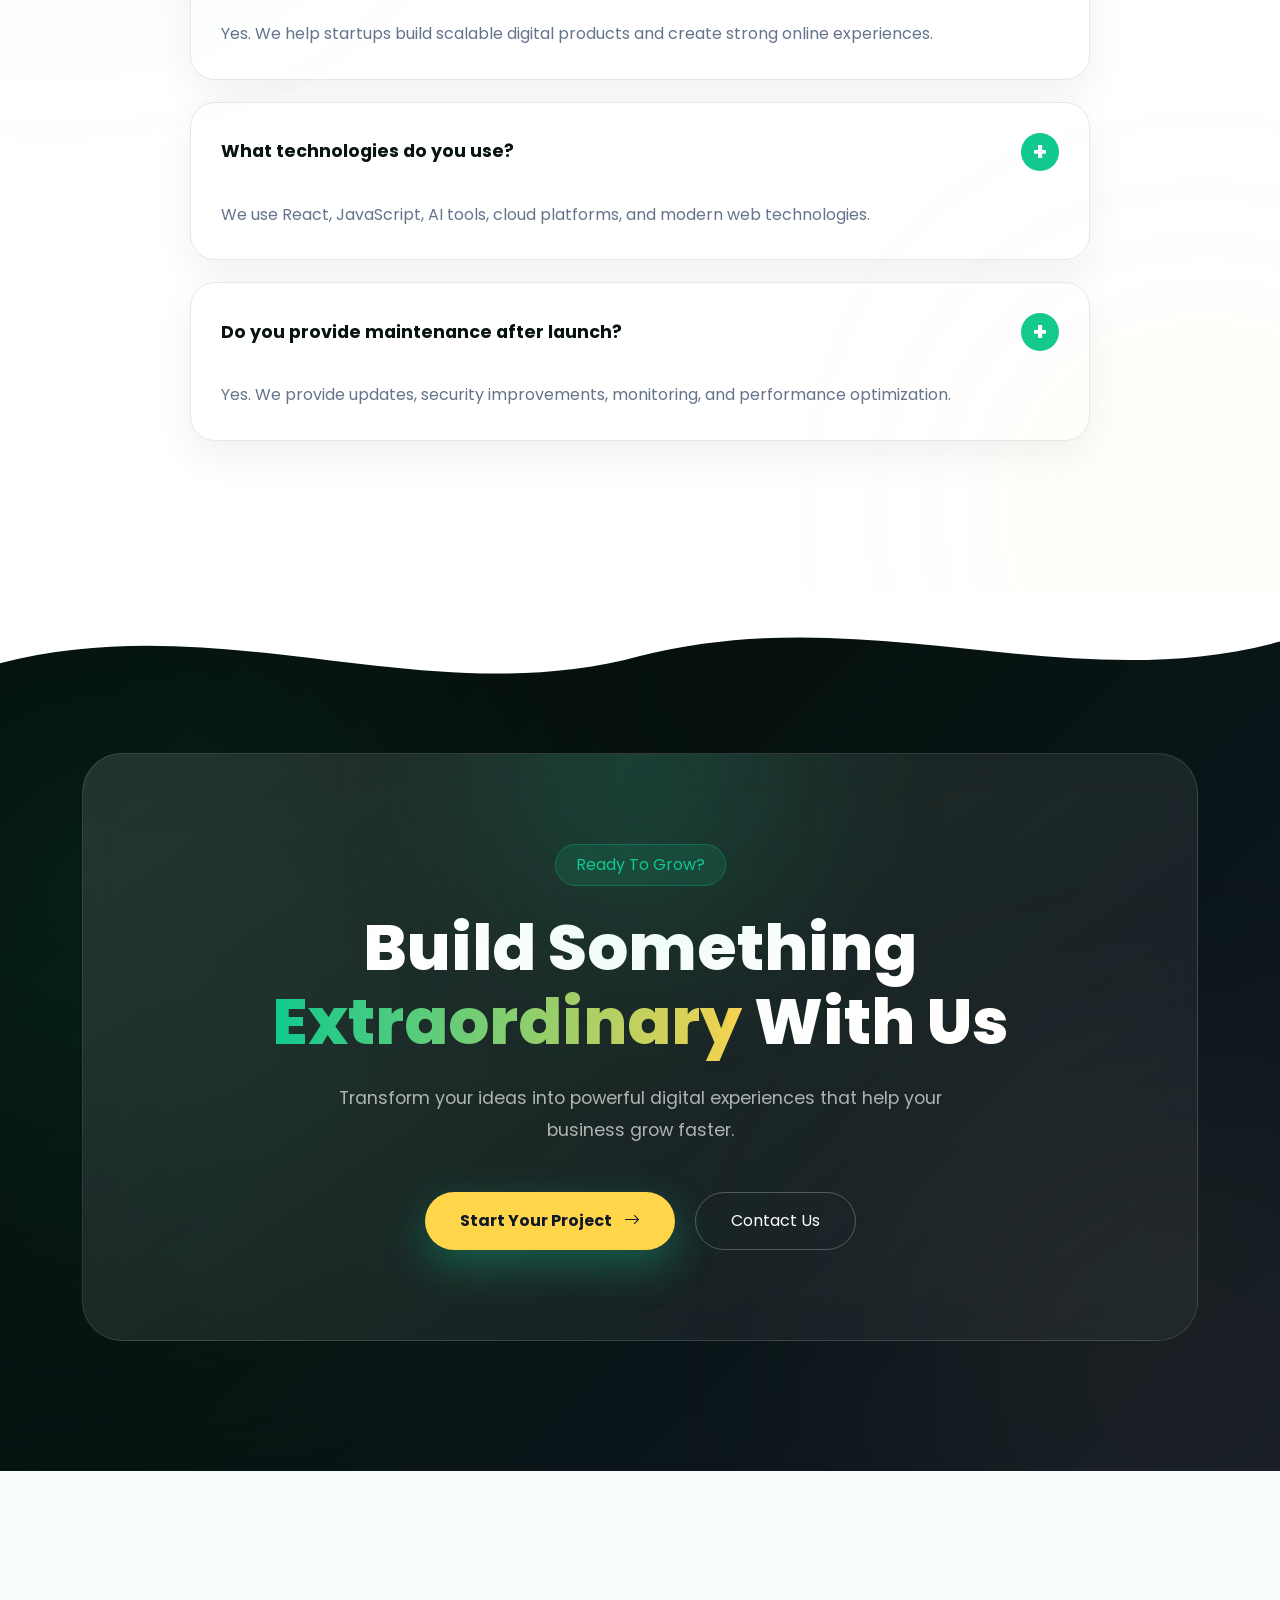
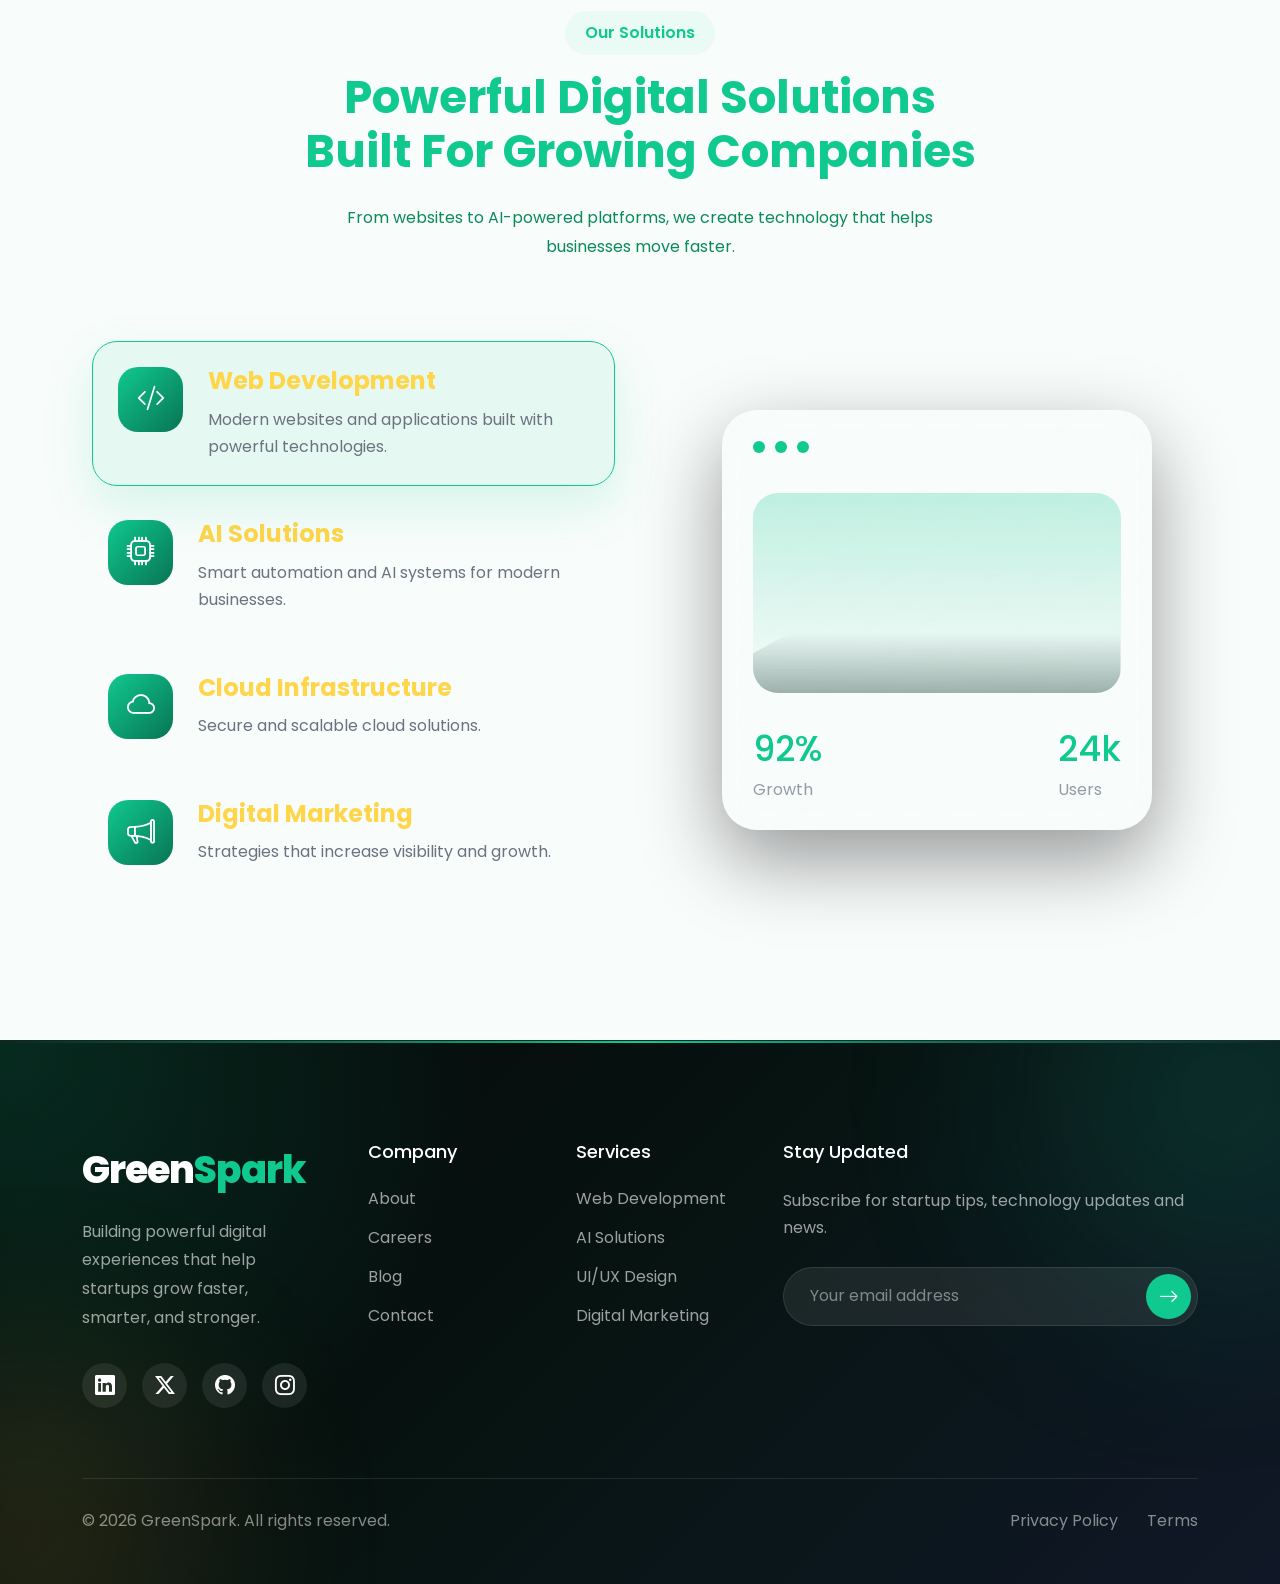
==== commit 0b0932f5: "Ui upgrated" ====
--- a/index.html
+++ b/index.html
@@ -121,7 +121,7 @@
               <div class="card-one floating">
                 <h6>Revenue</h6>
 
-                <h2>$245K</h2>
+                <h2>$249K</h2>
 
                 <small>+32% This Month</small>
               </div>
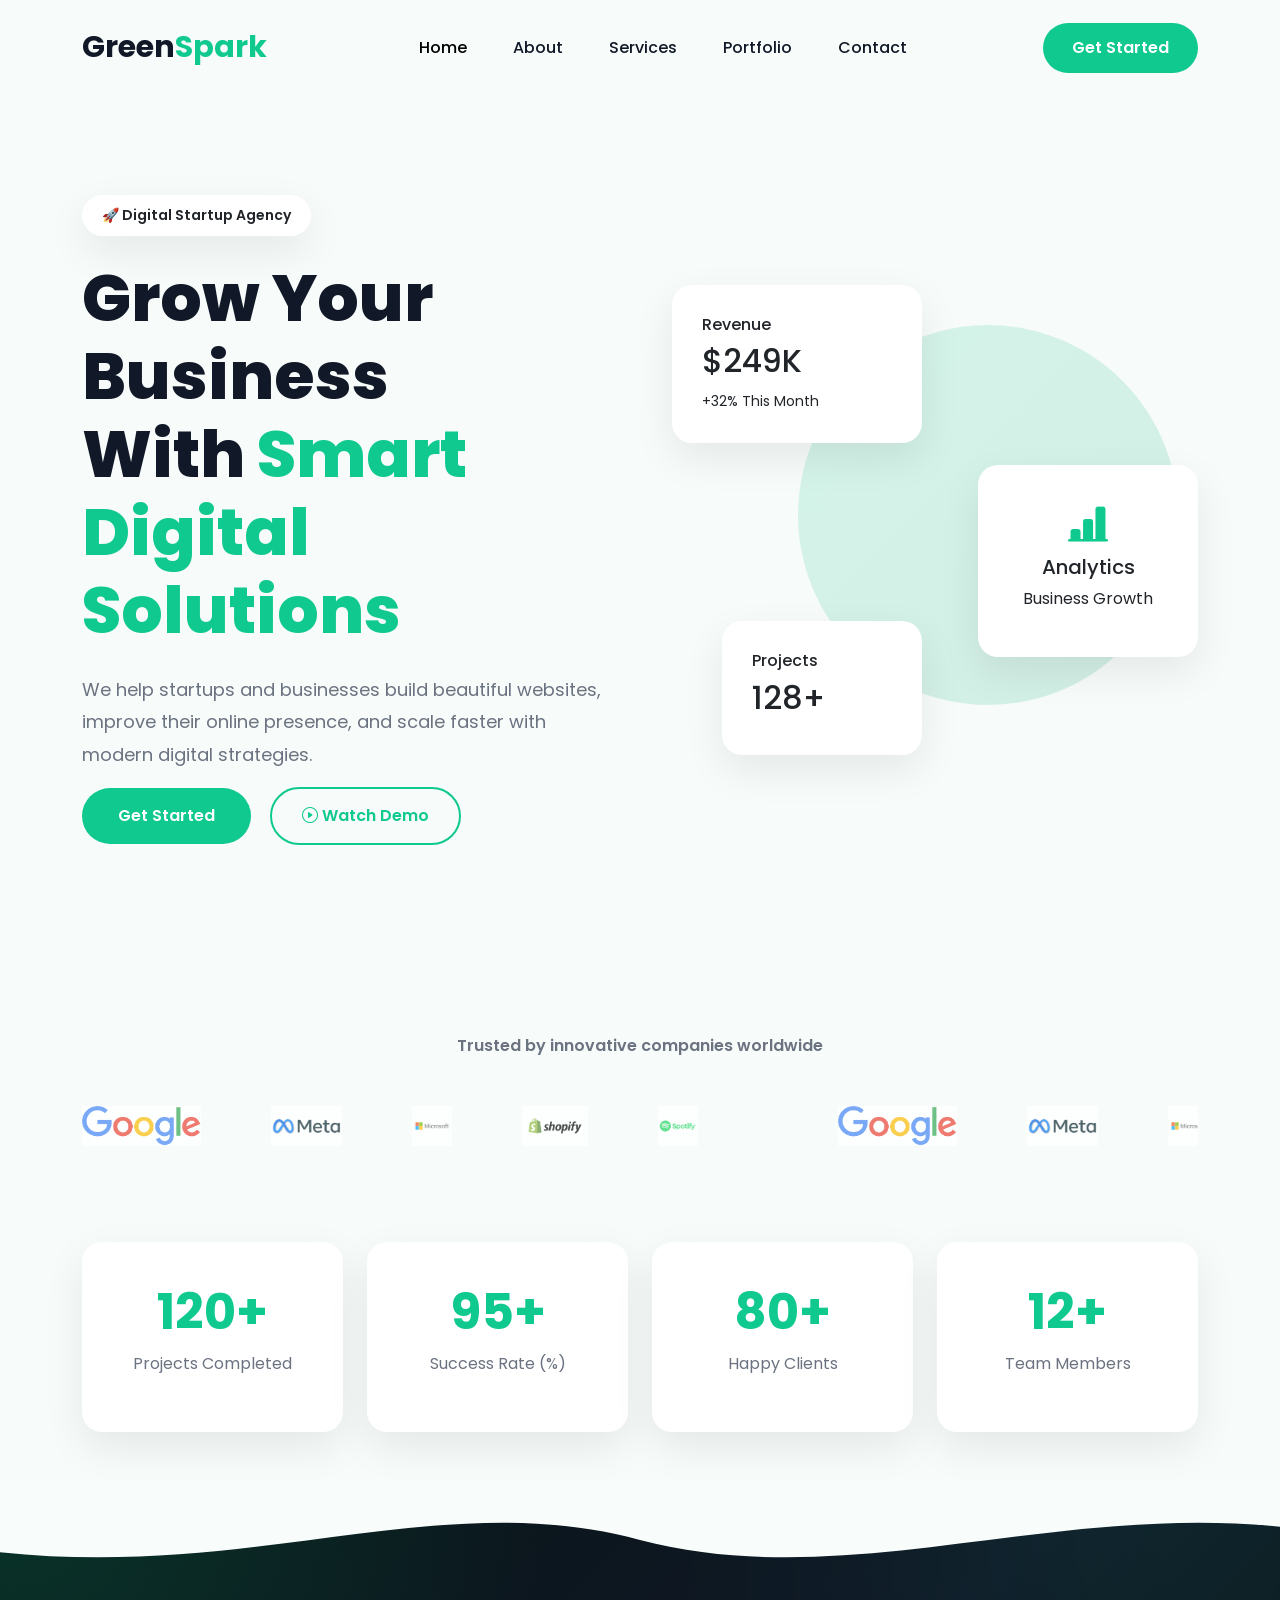
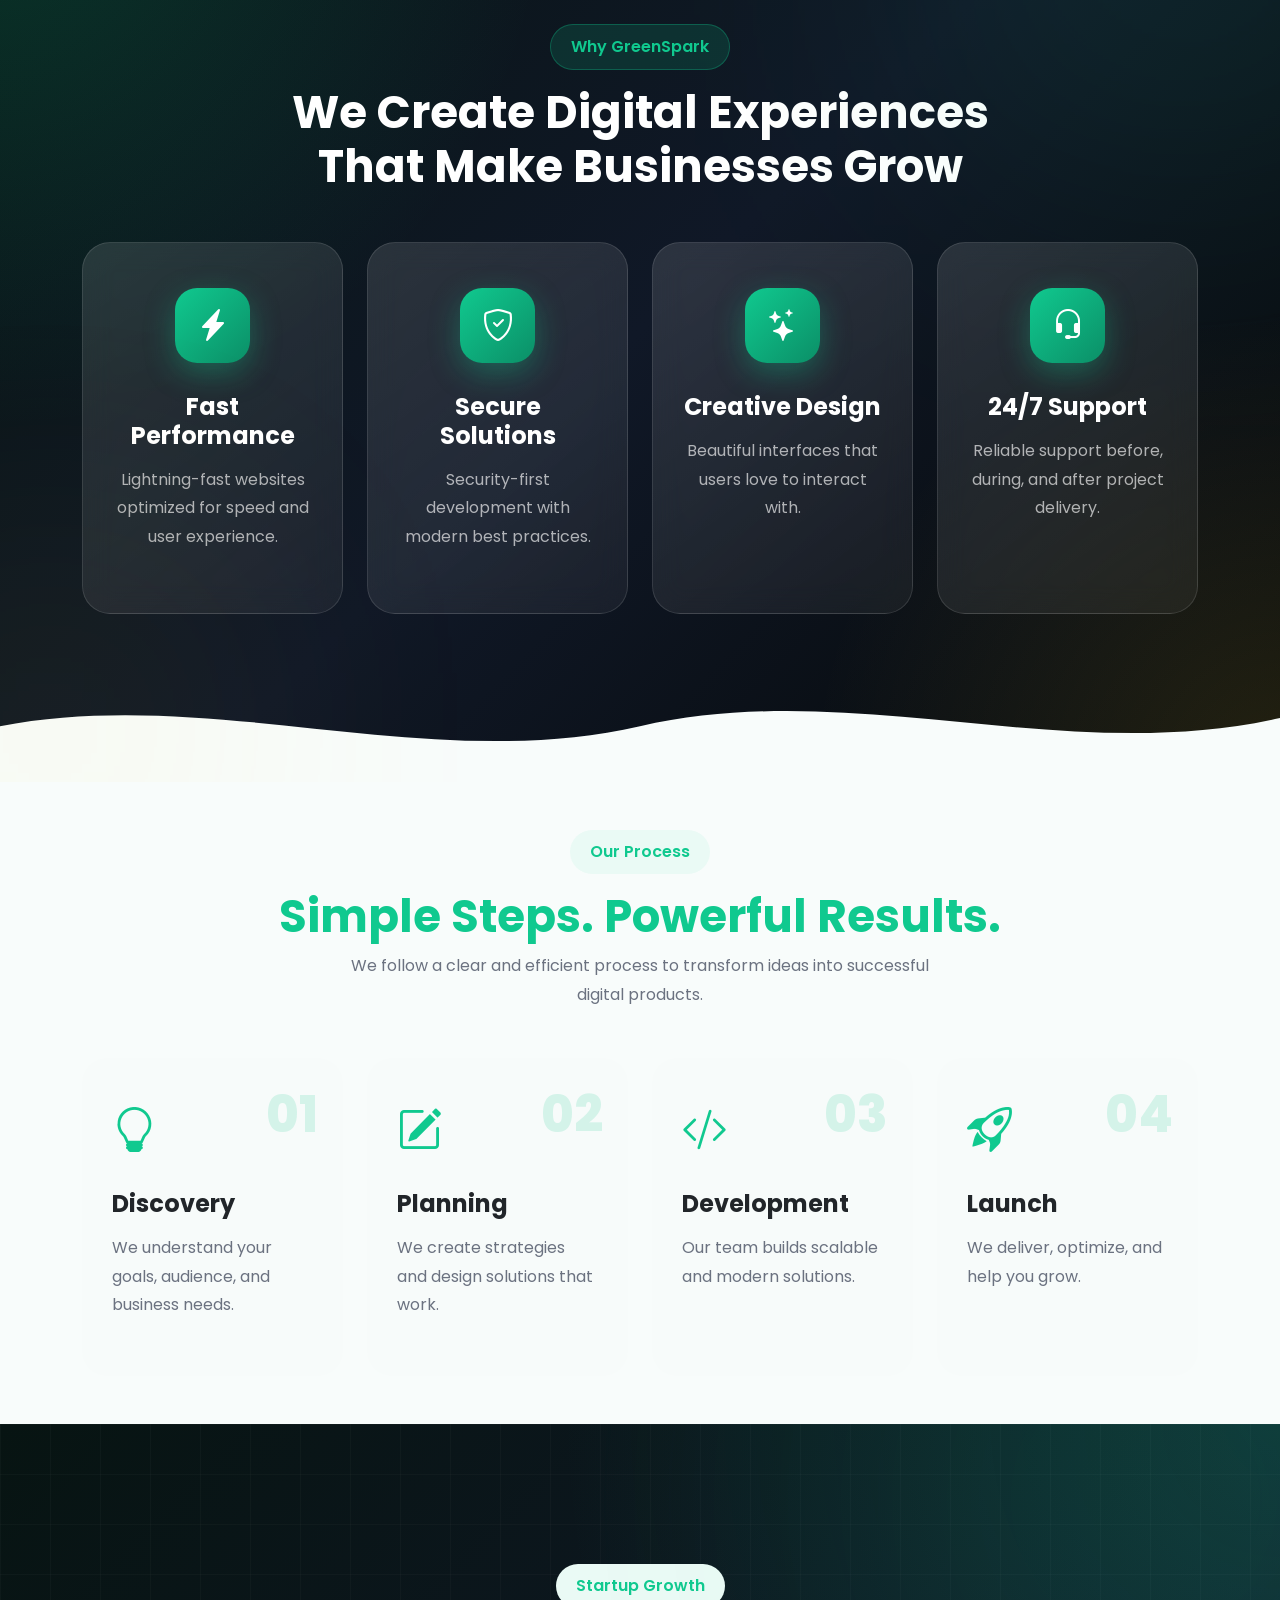
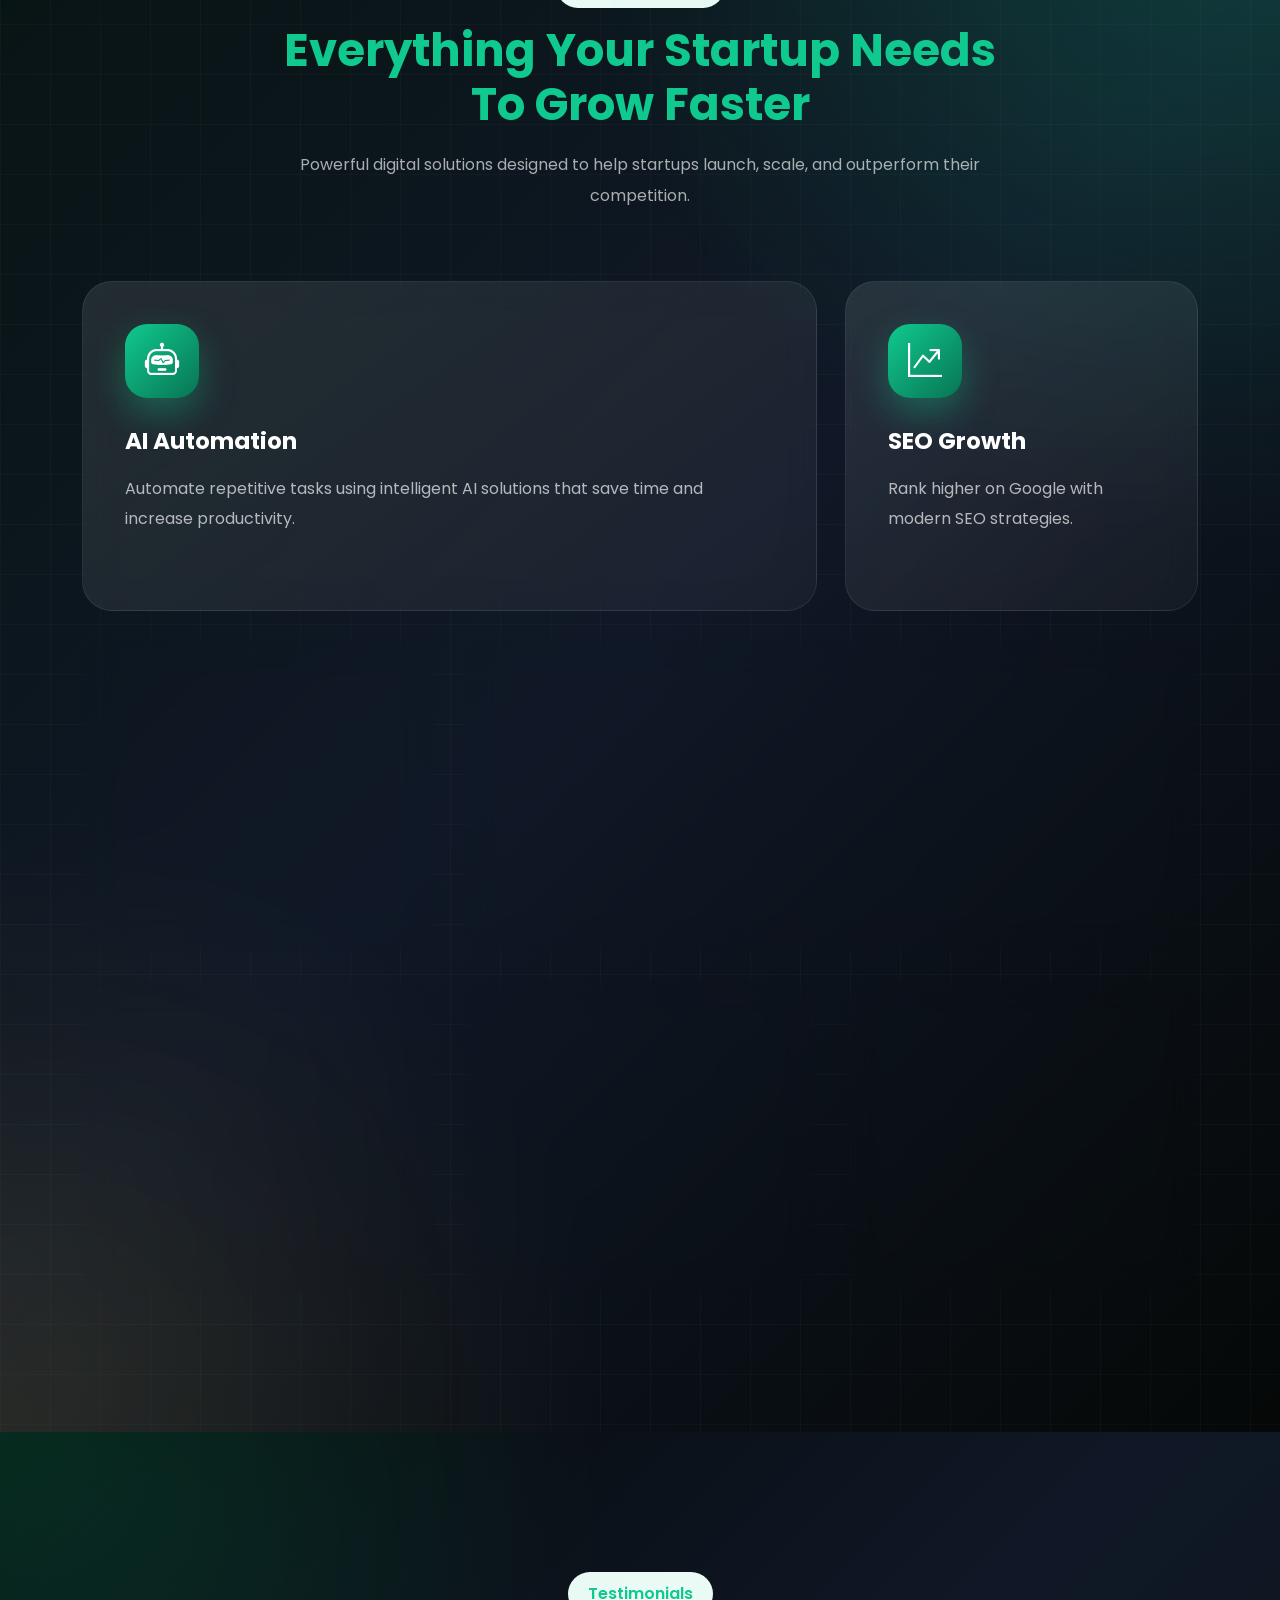
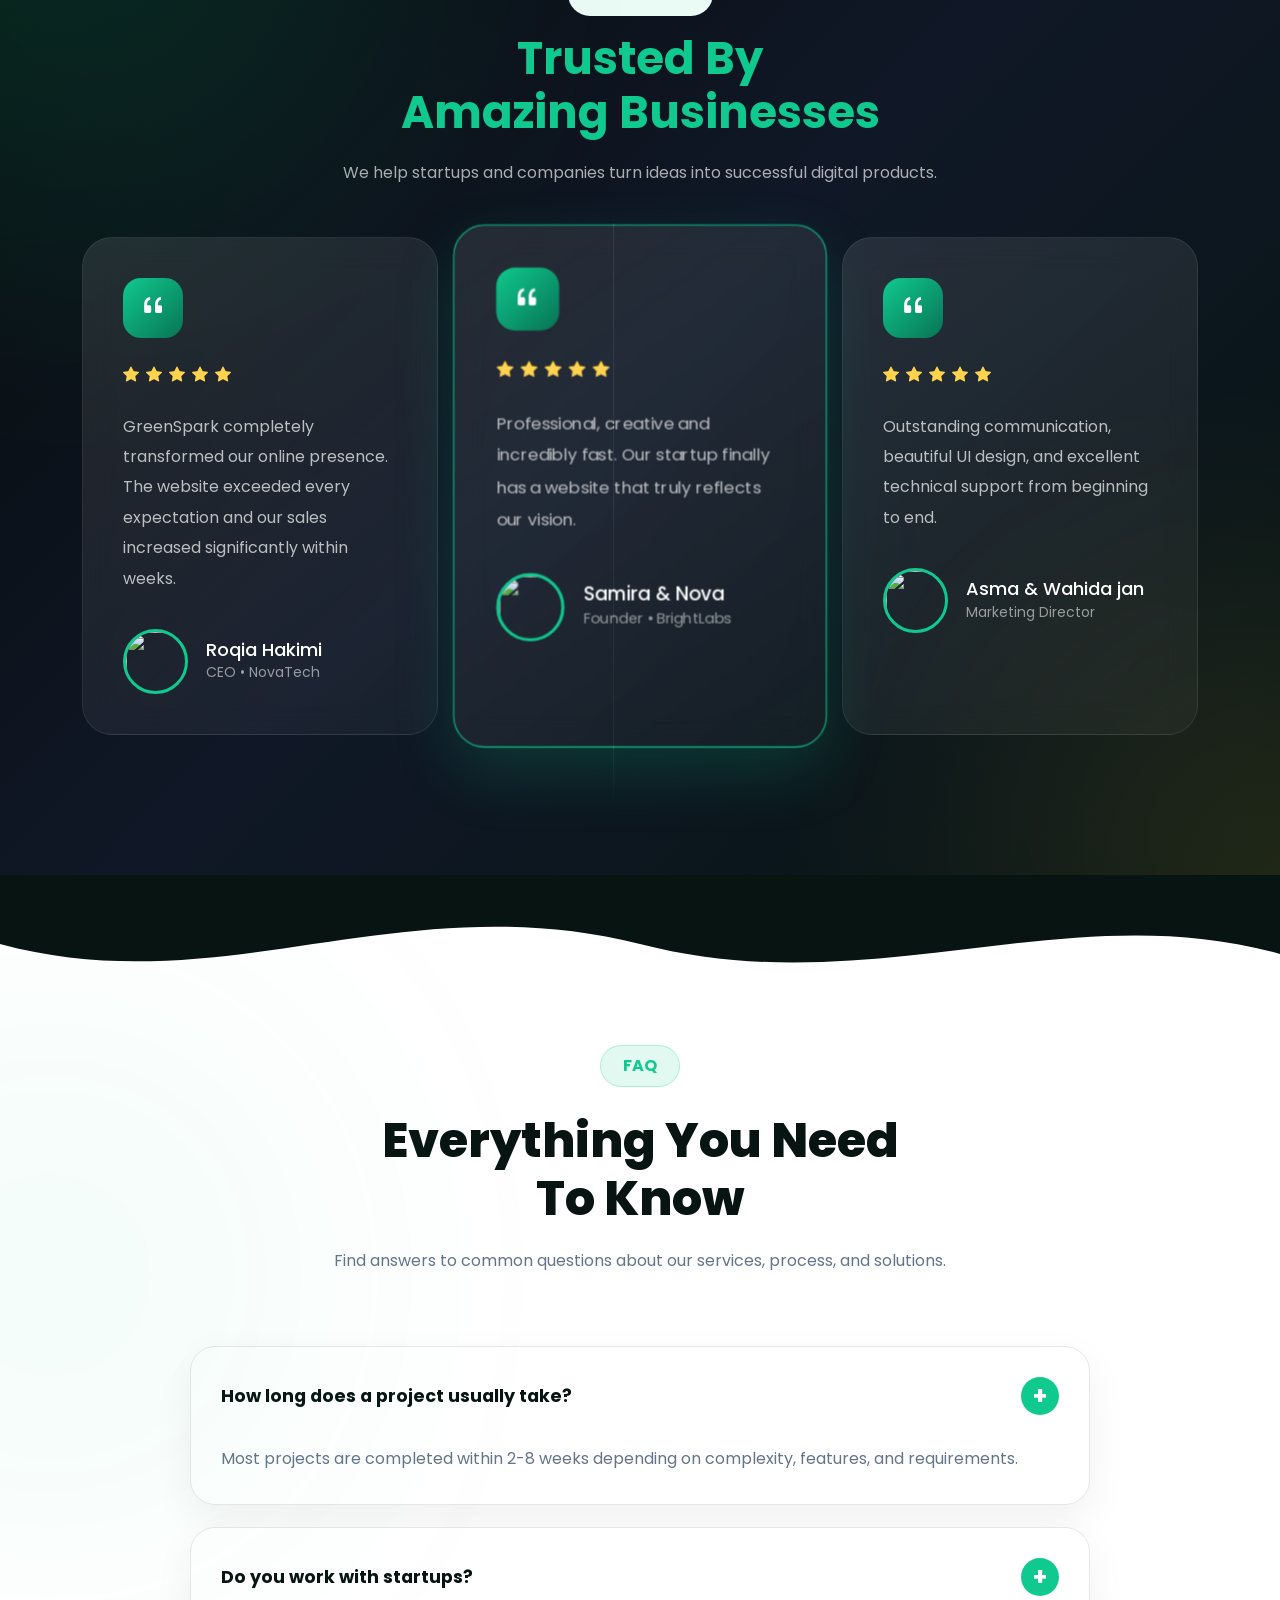
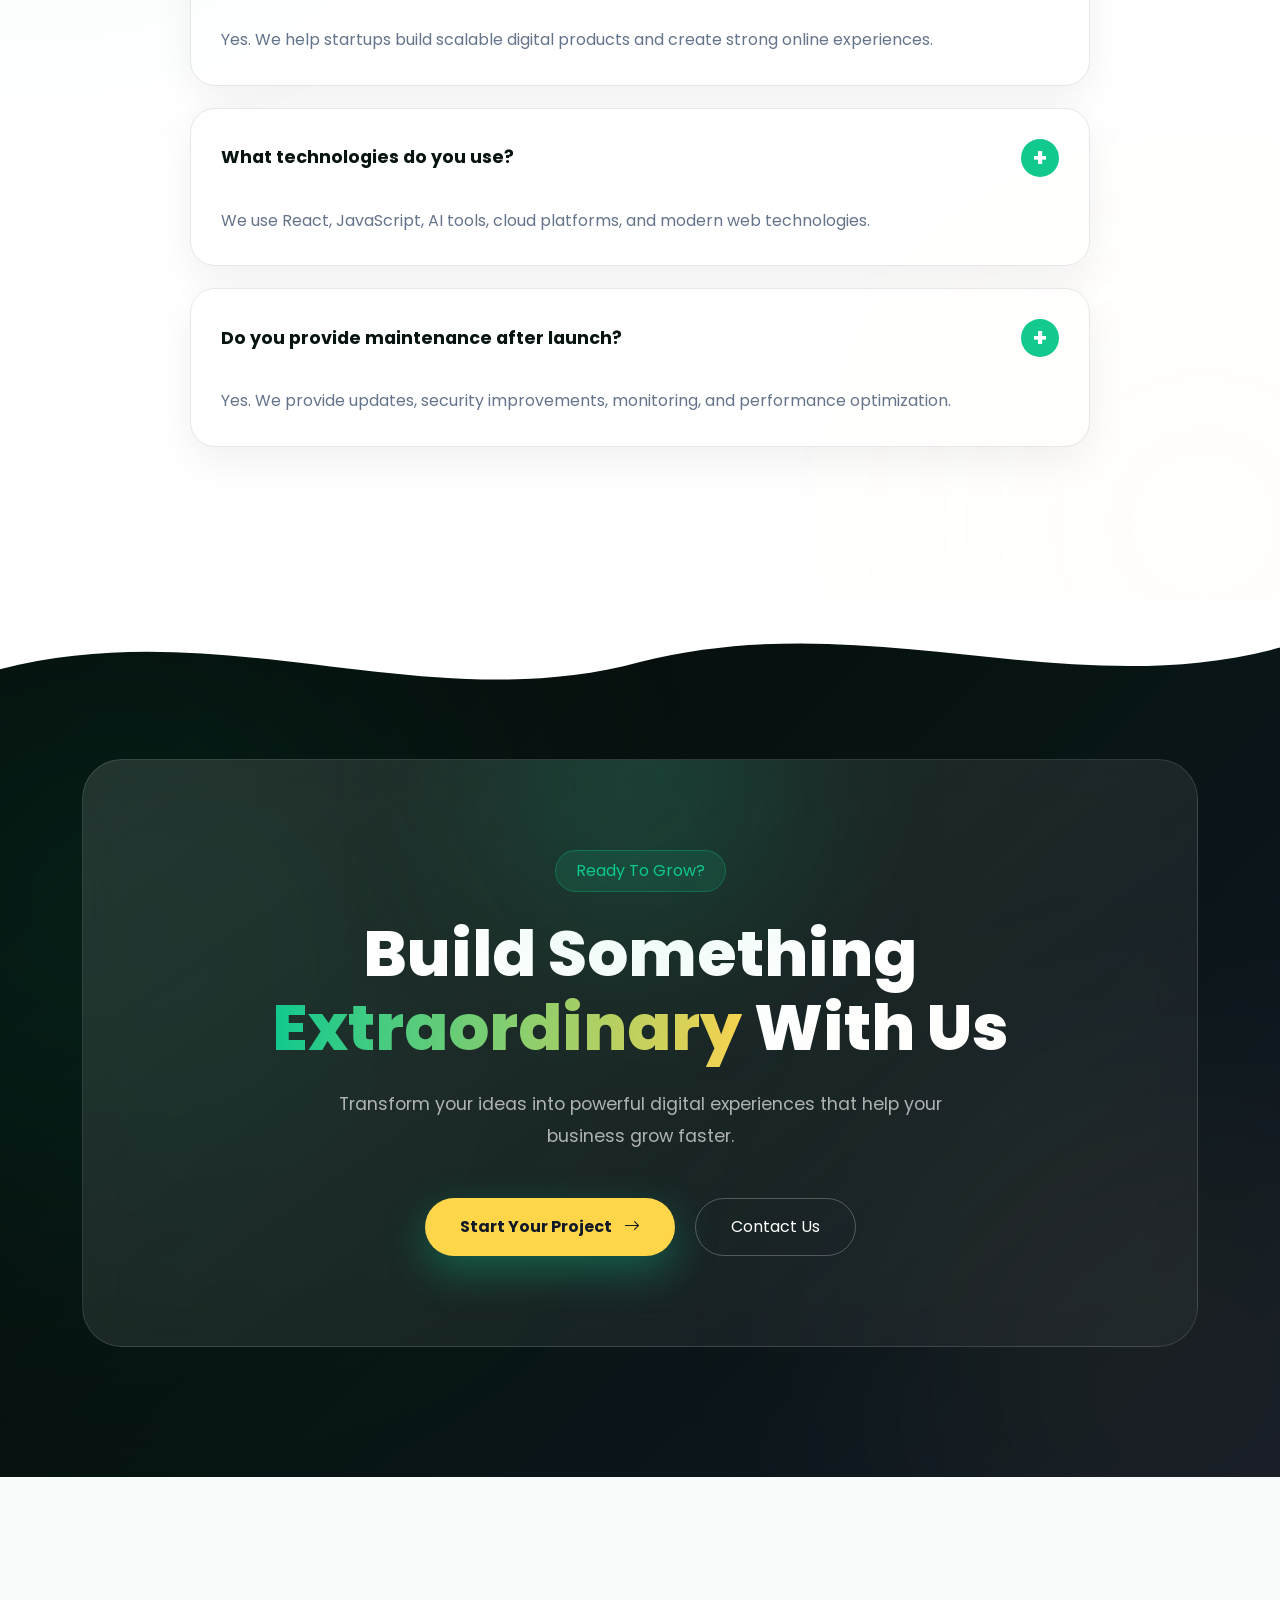
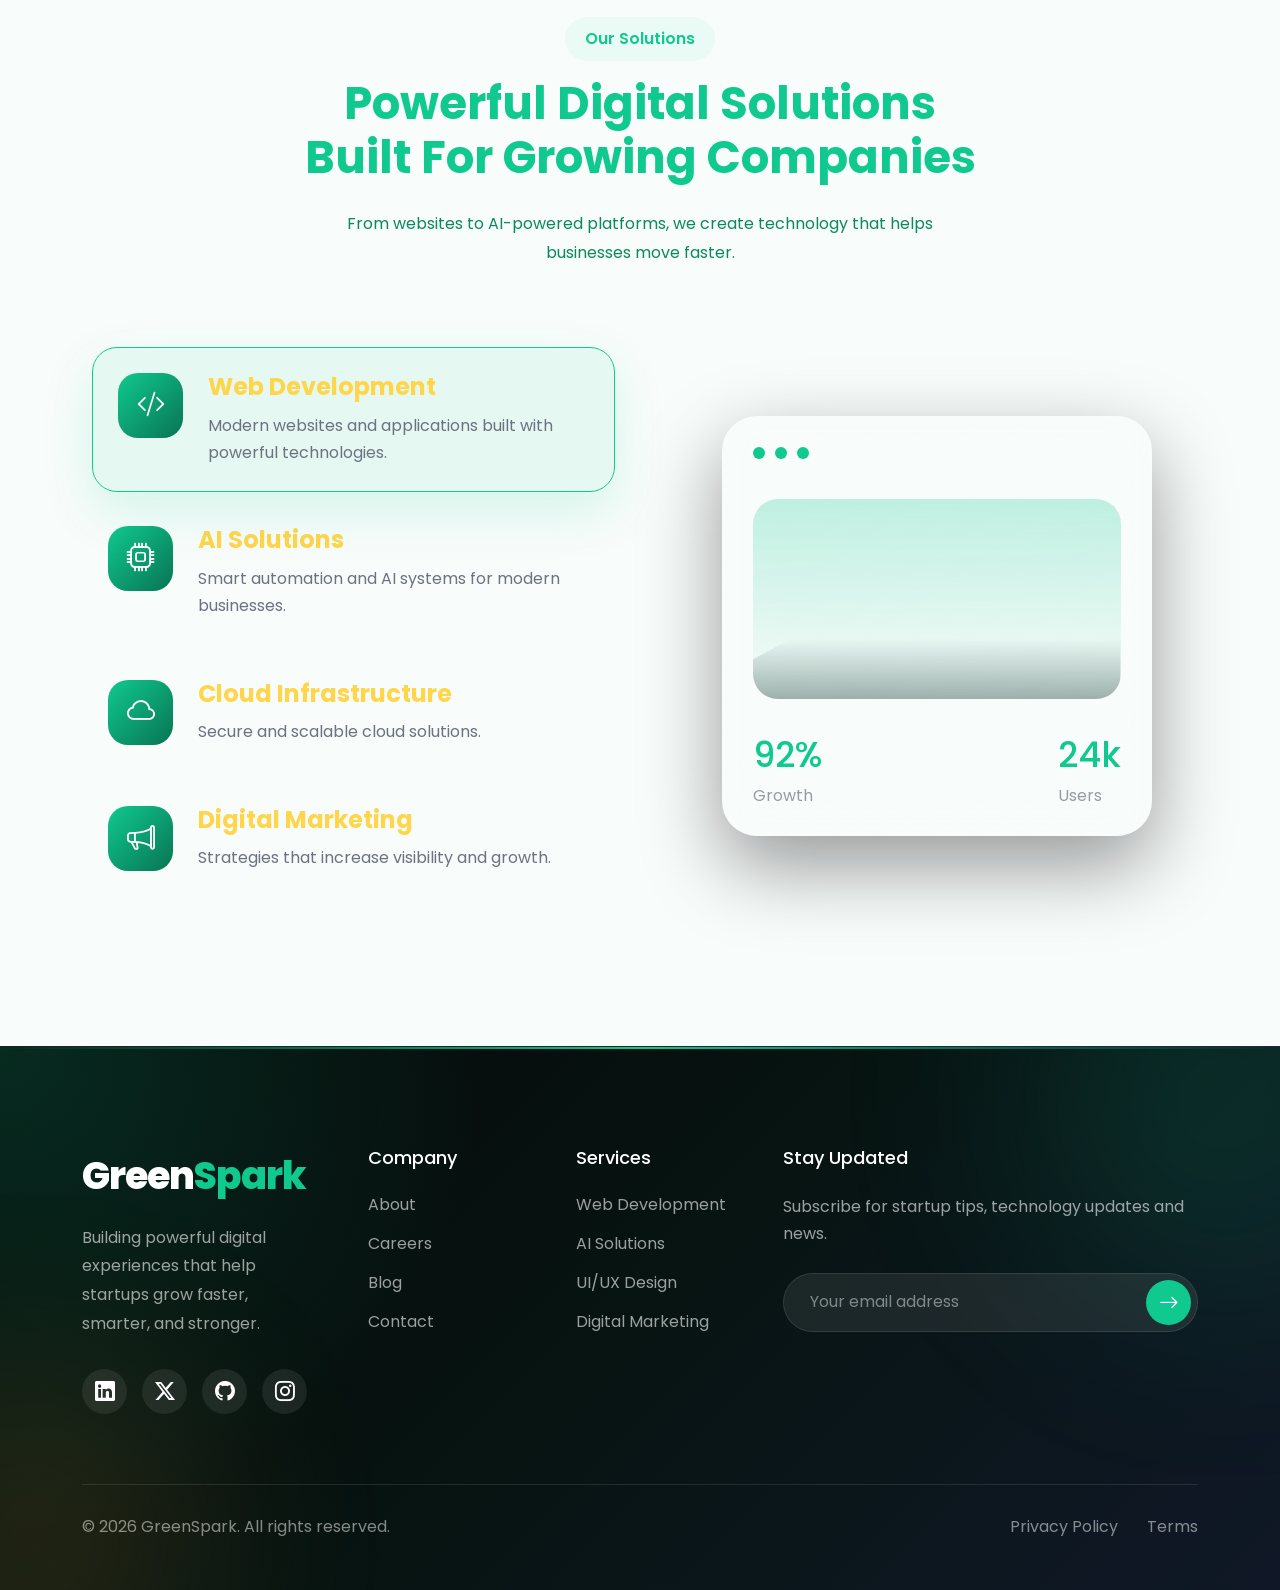
==== commit 1dacd716: "Update home page navigation and layout" ====
--- a/index.html
+++ b/index.html
@@ -82,7 +82,7 @@
     <!-- Hero -->
 
     <section class="hero">
-      <div class="container">
+      <div class="container pb-3">
         <div class="row align-items-center min-vh-100">
           <!-- LEFT -->
 
--- a/css/style.css
+++ b/css/style.css
@@ -132,7 +132,7 @@
 
 position:relative;
 
-padding-top:80px;
+padding-top:70px;
 
 }
 
